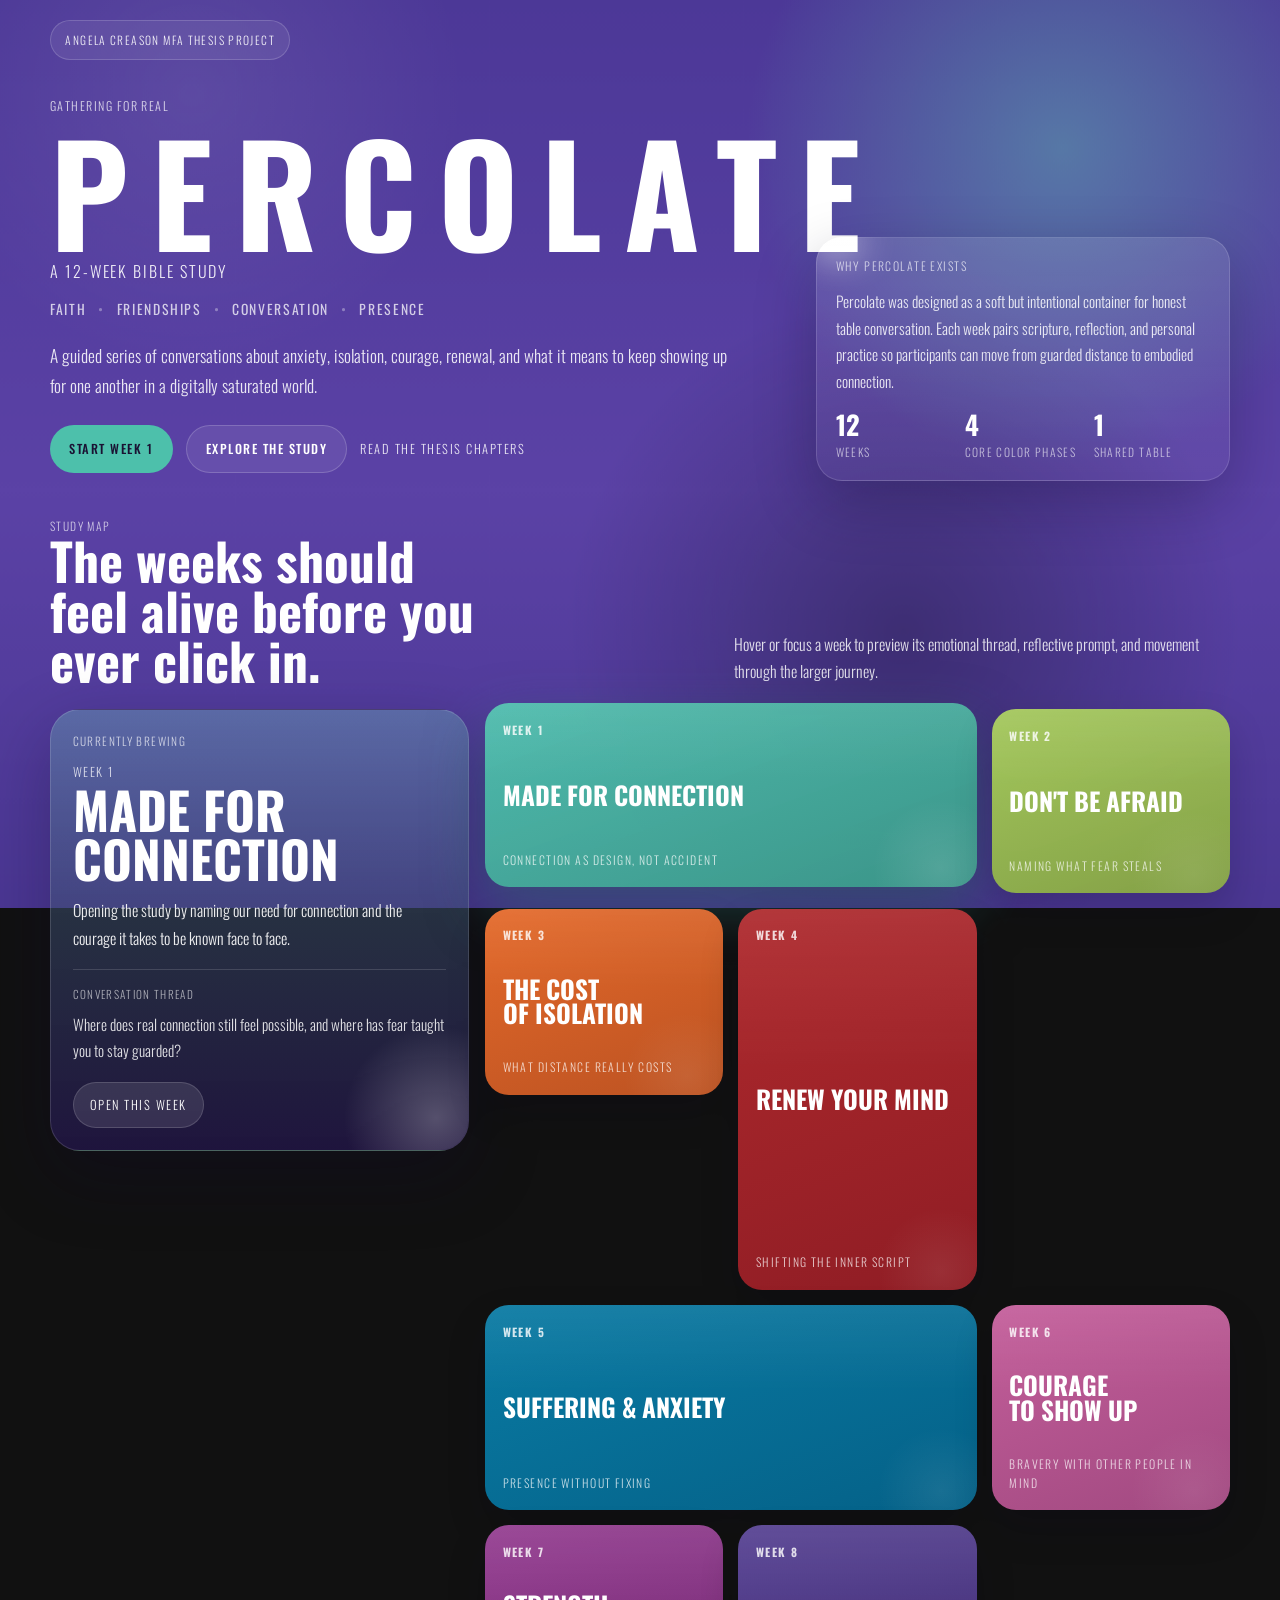
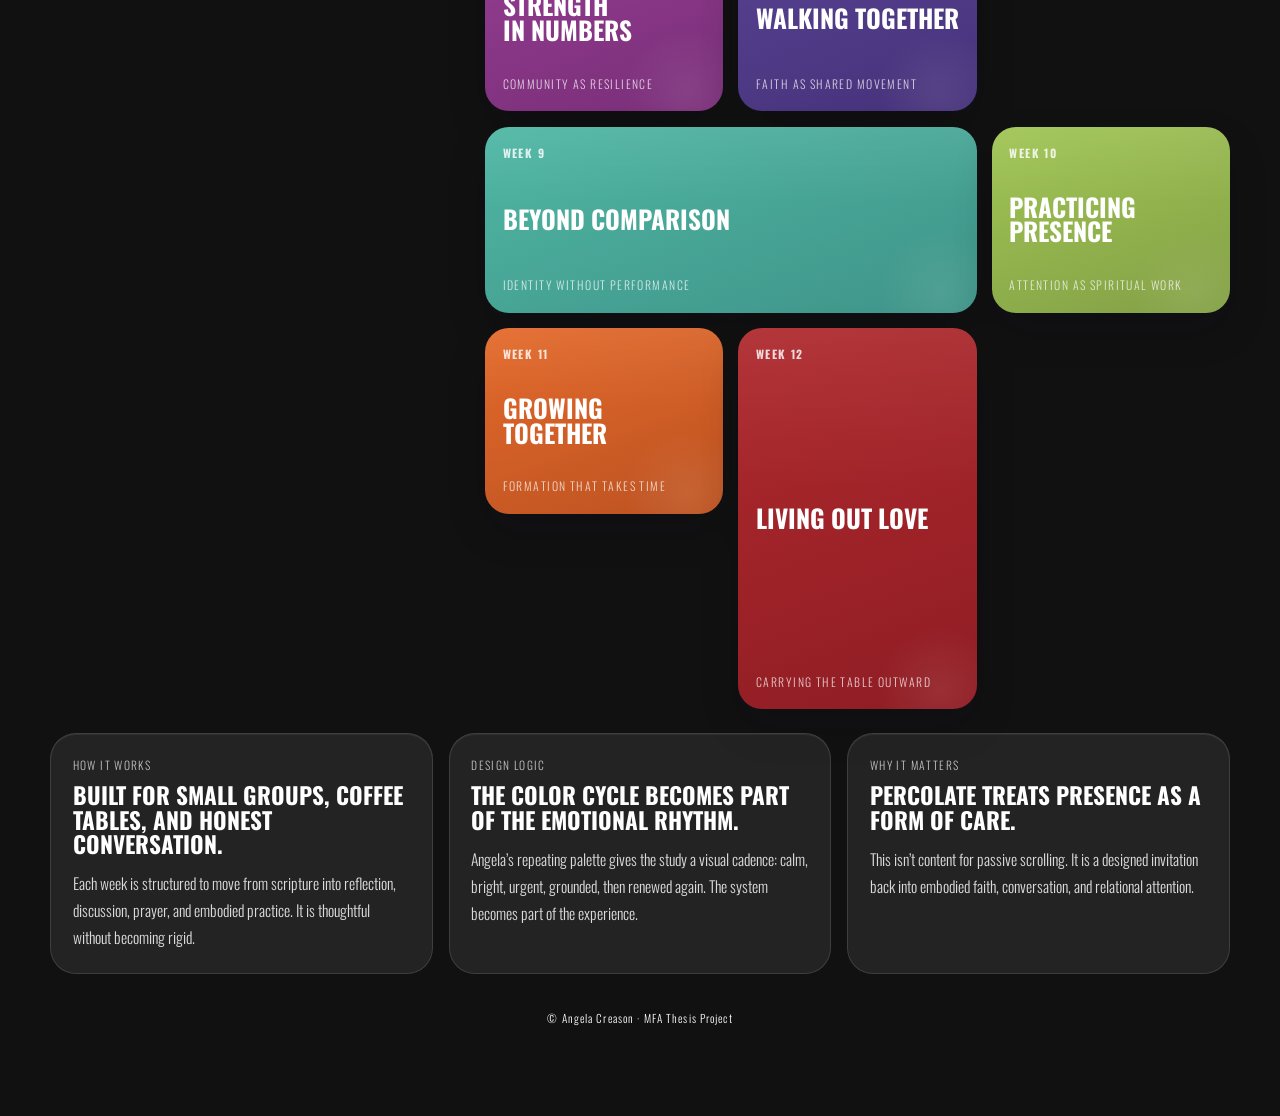
==== index.html @ 7681f669 "Visual upgrade: scroll reveals, radial gradient backgrounds, favicon, cleaner HTML - Replace stagger" ====
<!DOCTYPE html>
<html lang="en">
<head>
  <meta charset="UTF-8">
  <meta name="viewport" content="width=device-width, initial-scale=1.0">
  <title>Percolate — A 12-Week Bible Study</title>
  <link rel="preconnect" href="https://fonts.googleapis.com">
  <link rel="preconnect" href="https://fonts.gstatic.com" crossorigin>
  <link href="https://fonts.googleapis.com/css2?family=Oswald:wght@200..700&display=swap" rel="stylesheet">
  <link rel="icon" href="favicon.svg" type="image/svg+xml">
  <link rel="stylesheet" href="style.css">
  <style>
    .page-bg {
      background: #563f98;
    }
  </style>
</head>
<body class="home-page">

<div class="page-bg" role="presentation"></div>

<div class="content-wrap">

  <header class="home-hero">
    <div class="hero-badge">Angela Creason MFA Thesis Project</div>
    <div class="hero-layout">
      <div class="hero-copy">
        <p class="eyebrow">Gathering for Real</p>
        <h1 class="logo-title">Percolate</h1>
        <p class="subtitle">A 12-Week Bible Study</p>
        <p class="tagline">Faith <span>&bull;</span> Friendships <span>&bull;</span> Conversation <span>&bull;</span> Presence</p>
        <p class="hero-summary">
          A guided series of conversations about anxiety, isolation, courage,
          renewal, and what it means to keep showing up for one another in a
          digitally saturated world.
        </p>
        <div class="hero-actions">
          <a href="week1.html" class="hero-button hero-button--solid">Start Week 1</a>
          <a href="#study-map" class="hero-button hero-button--ghost">Explore the study</a>
          <a href="mfa-research.pdf" class="hero-link">Read the thesis chapters</a>
        </div>
      </div>

      <aside class="hero-sidekick">
        <p class="sidekick-label">Why Percolate exists</p>
        <p class="sidekick-copy">
          Percolate was designed as a soft but intentional container for honest
          table conversation. Each week pairs scripture, reflection, and
          personal practice so participants can move from guarded distance to
          embodied connection.
        </p>
        <div class="sidekick-stats">
          <div>
            <span class="stat-value">12</span>
            <span class="stat-label">weeks</span>
          </div>
          <div>
            <span class="stat-value">4</span>
            <span class="stat-label">core color phases</span>
          </div>
          <div>
            <span class="stat-value">1</span>
            <span class="stat-label">shared table</span>
          </div>
        </div>
      </aside>
    </div>
  </header>

  <main>
    <section class="home-board" id="study-map">
      <div class="board-heading">
        <div>
          <p class="board-kicker">Study map</p>
          <h2>The weeks should feel alive before you ever click in.</h2>
        </div>
        <p class="board-intro">
          Hover or focus a week to preview its emotional thread, reflective
          prompt, and movement through the larger journey.
        </p>
      </div>

      <div class="board-layout">
        <article class="preview-panel" id="preview-panel">
          <p class="preview-label">Currently brewing</p>
          <p class="preview-week" id="preview-week">Week 1</p>
          <h3 id="preview-title">Made for Connection</h3>
          <p class="preview-summary" id="preview-summary">
            Opening the study by naming our need for connection and the courage
            it takes to be known face to face.
          </p>
          <div class="preview-thread">
            <span class="thread-label">Conversation thread</span>
            <p id="preview-thread">
              Where does real connection still feel possible, and where has fear
              taught you to stay guarded?
            </p>
          </div>
          <a href="week1.html" class="preview-link" id="preview-link">Open this week</a>
        </article>

        <nav aria-label="Session navigation">
          <div class="session-grid">
            <a href="week1.html" class="session-card is-active session-card--wide" style="--week-color:#4dc0ab;" data-week="Week 1" data-title="Made for Connection" data-summary="Opening the study by naming our need for connection and the courage it takes to be known face to face." data-thread="Where does real connection still feel possible, and where has fear taught you to stay guarded?">
              <div class="card-inner">
                <span class="week-num">Week 1</span>
                <span class="card-title">Made for Connection</span>
                <span class="card-meta">Connection as design, not accident</span>
              </div>
            </a>
            <a href="week2.html" class="session-card" style="--week-color:#a7d053;" data-week="Week 2" data-title="Don't Be Afraid" data-summary="A study in courage, safety, and what fear keeps us from saying out loud." data-thread="What would shift if fear stopped setting the terms of your relationships?">
              <div class="card-inner">
                <span class="week-num">Week 2</span>
                <span class="card-title">Don't Be Afraid</span>
                <span class="card-meta">Naming what fear steals</span>
              </div>
            </a>
            <a href="week3.html" class="session-card" style="--week-color:#f26a24;" data-week="Week 3" data-title="The Cost of Isolation" data-summary="Looking honestly at loneliness, digital distance, and the habits that make retreat feel easier than trust." data-thread="How has isolation protected you, and how has it quietly diminished you?">
              <div class="card-inner">
                <span class="week-num">Week 3</span>
                <span class="card-title">The Cost of Isolation</span>
                <span class="card-meta">What distance really costs</span>
              </div>
            </a>
            <a href="week4.html" class="session-card session-card--tall" style="--week-color:#b72327;" data-week="Week 4" data-title="Renew Your Mind" data-summary="Turning toward transformation, not by force, but through attention, truth, and new patterns of thought." data-thread="What thought pattern most needs renewal in the way you see God, yourself, or others?">
              <div class="card-inner">
                <span class="week-num">Week 4</span>
                <span class="card-title">Renew Your Mind</span>
                <span class="card-meta">Shifting the inner script</span>
              </div>
            </a>
            <a href="week5.html" class="session-card session-card--wide" style="--week-color:#007daa;" data-week="Week 5" data-title="Suffering &amp; Anxiety" data-summary="Making room for pain, worry, and the need for a faith that can stay present in hard seasons." data-thread="What does compassionate presence look like when anxiety keeps returning?">
              <div class="card-inner">
                <span class="week-num">Week 5</span>
                <span class="card-title">Suffering &amp; Anxiety</span>
                <span class="card-meta">Presence without fixing</span>
              </div>
            </a>
            <a href="week6.html" class="session-card" style="--week-color:#cf5ea1;" data-week="Week 6" data-title="Courage to Show Up" data-summary="An invitation to practice visible courage, mutual care, and small acts of honest participation." data-thread="What changes when showing up becomes the brave thing, not the easy thing?">
              <div class="card-inner">
                <span class="week-num">Week 6</span>
                <span class="card-title">Courage to Show Up</span>
                <span class="card-meta">Bravery with other people in mind</span>
              </div>
            </a>
            <a href="week7.html" class="session-card" style="--week-color:#9a3a96;" data-week="Week 7" data-title="Strength in Numbers" data-summary="Exploring unity, interdependence, and how shared life can become a source of resilience." data-thread="Where have you experienced strength because someone stayed with you?">
              <div class="card-inner">
                <span class="week-num">Week 7</span>
                <span class="card-title">Strength in Numbers</span>
                <span class="card-meta">Community as resilience</span>
              </div>
            </a>
            <a href="week8.html" class="session-card" style="--week-color:#563f98;" data-week="Week 8" data-title="Walking Together" data-summary="Turning shared belief into lived companionship, rhythm, and movement through ordinary life." data-thread="What would it mean to walk with people, not just agree with them?">
              <div class="card-inner">
                <span class="week-num">Week 8</span>
                <span class="card-title">Walking Together</span>
                <span class="card-meta">Faith as shared movement</span>
              </div>
            </a>
            <a href="week9.html" class="session-card session-card--wide" style="--week-color:#4dc0ab;" data-week="Week 9" data-title="Beyond Comparison" data-summary="Returning to identity, worth, and freedom from the pressure to measure your life against everyone else." data-thread="How has comparison distorted the way you see your calling or your relationships?">
              <div class="card-inner">
                <span class="week-num">Week 9</span>
                <span class="card-title">Beyond Comparison</span>
                <span class="card-meta">Identity without performance</span>
              </div>
            </a>
            <a href="week10.html" class="session-card" style="--week-color:#a7d053;" data-week="Week 10" data-title="Practicing Presence" data-summary="Recovering attention, stillness, and awareness in a world trained to keep us scattered." data-thread="What practices help you notice God, yourself, and the people in front of you?">
              <div class="card-inner">
                <span class="week-num">Week 10</span>
                <span class="card-title">Practicing Presence</span>
                <span class="card-meta">Attention as spiritual work</span>
              </div>
            </a>
            <a href="week11.html" class="session-card" style="--week-color:#f26a24;" data-week="Week 11" data-title="Growing Together" data-summary="Letting formation unfold relationally, with enough patience for real change to take root." data-thread="What kind of growth only becomes visible when you stay in community long enough?">
              <div class="card-inner">
                <span class="week-num">Week 11</span>
                <span class="card-title">Growing Together</span>
                <span class="card-meta">Formation that takes time</span>
              </div>
            </a>
            <a href="week12.html" class="session-card session-card--tall" style="--week-color:#b72327;" data-week="Week 12" data-title="Living Out Love" data-summary="Closing the study by asking how love becomes public, embodied, and durable beyond the final session." data-thread="What might living out love require from you after the study ends?">
              <div class="card-inner">
                <span class="week-num">Week 12</span>
                <span class="card-title">Living Out Love</span>
                <span class="card-meta">Carrying the table outward</span>
              </div>
            </a>
          </div>
        </nav>
      </div>
    </section>

    <section class="home-rhythm">
      <article class="rhythm-card">
        <p class="rhythm-kicker">How it works</p>
        <h2>Built for small groups, coffee tables, and honest conversation.</h2>
        <p>
          Each week is structured to move from scripture into reflection,
          discussion, prayer, and embodied practice. It is thoughtful without
          becoming rigid.
        </p>
      </article>
      <article class="rhythm-card">
        <p class="rhythm-kicker">Design logic</p>
        <h2>The color cycle becomes part of the emotional rhythm.</h2>
        <p>
          Angela’s repeating palette gives the study a visual cadence: calm,
          bright, urgent, grounded, then renewed again. The system becomes part
          of the experience.
        </p>
      </article>
      <article class="rhythm-card">
        <p class="rhythm-kicker">Why it matters</p>
        <h2>Percolate treats presence as a form of care.</h2>
        <p>
          This isn’t content for passive scrolling. It is a designed invitation
          back into embodied faith, conversation, and relational attention.
        </p>
      </article>
    </section>
  </main>

  <footer class="site-footer">
    &copy; Angela Creason &middot; MFA Thesis Project
  </footer>

</div>

<script src="script.js"></script>
</body>
</html>
---- style.css ----
/* ============================================
   PERCOLATE BIBLE STUDY — Master Stylesheet
   Mobile-first, responsive design
   Font: Oswald (Google Fonts)
   ============================================ */

/* --- Reset & Base --- */
*, *::before, *::after {
  box-sizing: border-box;
  margin: 0;
  padding: 0;
}

html {
  font-size: 16px;
  scroll-behavior: smooth;
  -webkit-text-size-adjust: 100%;
}

body {
  font-family: 'Oswald', sans-serif;
  font-weight: 300;
  line-height: 1.6;
  color: #fff;
  min-height: 100vh;
  background-color: #111;
  -webkit-font-smoothing: antialiased;
  --active-week-color: #4dc0ab;
}

img {
  max-width: 100%;
  height: auto;
  display: block;
}

a {
  color: inherit;
  text-decoration: none;
}

ul {
  list-style: none;
}

/* --- Fixed Background Layer --- */
.page-bg {
  position: fixed;
  top: 0;
  left: 0;
  width: 100%;
  height: 100%;
  z-index: -1;
  background-size: cover;
  background-position: center;
  background-repeat: no-repeat;
  transition: filter 0.35s ease, transform 0.5s ease;
}

/* --- Content Wrapper (scrolls over bg) --- */
.content-wrap {
  position: relative;
  z-index: 1;
  min-height: 100vh;
}

/* --- Navigation --- */
.top-nav {
  display: flex;
  align-items: center;
  justify-content: space-between;
  padding: 1rem 1.25rem;
  background: rgba(0,0,0,0.35);
  backdrop-filter: blur(6px);
  -webkit-backdrop-filter: blur(6px);
  position: sticky;
  top: 0;
  z-index: 100;
}

.top-nav .nav-brand {
  font-weight: 700;
  font-size: 1.1rem;
  letter-spacing: 0.15em;
  text-transform: uppercase;
}

.top-nav .nav-links {
  display: flex;
  gap: 0.5rem;
  align-items: center;
}

.top-nav .nav-links a {
  font-size: 0.75rem;
  font-weight: 400;
  letter-spacing: 0.1em;
  text-transform: uppercase;
  padding: 0.35rem 0.7rem;
  border-radius: 4px;
  transition: background 0.2s;
}

.top-nav .nav-links a:hover {
  background: rgba(255,255,255,0.15);
}

.nav-arrow {
  display: inline-flex;
  align-items: center;
  justify-content: center;
  width: 32px;
  height: 32px;
  border-radius: 50%;
  background: rgba(255,255,255,0.12);
  font-size: 1rem;
  transition: background 0.2s;
}

.nav-arrow:hover {
  background: rgba(255,255,255,0.25);
}

/* ============================================
   HOME PAGE
   ============================================ */

.home-hero {
  max-width: 1220px;
  margin: 0 auto;
  padding: 1.25rem 1.25rem 0.75rem;
}

.home-page .content-wrap {
  padding-bottom: 4rem;
}

.home-page .page-bg {
  background:
    radial-gradient(circle at 16% 12%, rgba(255,255,255,0.08), transparent 20%),
    radial-gradient(circle at 82% 18%, color-mix(in srgb, var(--active-week-color) 38%, #ffffff 5%), transparent 24%),
    radial-gradient(circle at 70% 70%, rgba(0,0,0,0.28), transparent 30%),
    linear-gradient(180deg, #4c3993 0%, #5a43a2 55%, #4b388f 100%);
  filter: saturate(1.05);
}

.hero-badge,
.eyebrow,
.subtitle,
.tagline,
.hero-link,
.week-num,
.card-meta,
.board-kicker,
.preview-label,
.preview-week,
.thread-label,
.rhythm-kicker,
.hero-button {
  letter-spacing: 0.12em;
  text-transform: uppercase;
}

.hero-badge {
  display: inline-flex;
  align-items: center;
  padding: 0.6rem 0.9rem;
  border: 1px solid rgba(255,255,255,0.18);
  border-radius: 999px;
  background: rgba(255,255,255,0.08);
  font-size: 0.72rem;
  opacity: 0.92;
}

.hero-layout {
  display: grid;
  gap: 1rem;
  margin-top: 1rem;
}

.hero-copy,
.hero-sidekick,
.preview-panel,
.rhythm-card {
  backdrop-filter: blur(18px);
  -webkit-backdrop-filter: blur(18px);
}

.hero-copy {
  padding: 1.25rem 0 0.5rem;
}

.eyebrow {
  font-size: 0.76rem;
  opacity: 0.78;
  margin-bottom: 0.85rem;
}

.home-hero .logo-title {
  font-weight: 700;
  font-size: clamp(4rem, 13vw, 8.6rem);
  letter-spacing: 0.16em;
  text-transform: uppercase;
  line-height: 0.9;
  margin-bottom: 0.4rem;
  text-wrap: balance;
}

.home-hero .subtitle {
  font-weight: 300;
  font-size: 1rem;
  opacity: 0.9;
  margin-bottom: 0.85rem;
}

.home-hero .tagline {
  font-weight: 400;
  font-size: 0.86rem;
  opacity: 0.74;
}

.home-hero .tagline span {
  margin: 0 0.45rem;
  opacity: 0.45;
}

.hero-summary {
  max-width: 43rem;
  margin-top: 1.25rem;
  font-size: 1.08rem;
  line-height: 1.75;
  color: rgba(255,255,255,0.88);
}

.hero-actions {
  display: flex;
  flex-wrap: wrap;
  align-items: center;
  gap: 0.85rem;
  margin-top: 1.5rem;
}

.hero-button {
  display: inline-flex;
  align-items: center;
  justify-content: center;
  min-height: 48px;
  padding: 0.8rem 1.15rem;
  border-radius: 999px;
  border: 1px solid rgba(255,255,255,0.18);
  font-weight: 500;
  font-size: 0.78rem;
  transition: transform 0.22s ease, background-color 0.22s ease, border-color 0.22s ease;
}

.hero-button:hover,
.hero-button:focus-visible {
  transform: translateY(-2px);
}

.hero-button--solid {
  background: var(--active-week-color);
  color: #1a1233;
  border-color: transparent;
}

.hero-button--ghost {
  background: rgba(255,255,255,0.08);
}

.hero-link {
  font-size: 0.78rem;
  opacity: 0.88;
}

.hero-sidekick {
  align-self: end;
  padding: 1.15rem;
  border: 1px solid rgba(255,255,255,0.14);
  border-radius: 26px;
  background: linear-gradient(180deg, rgba(255,255,255,0.1), rgba(255,255,255,0.04));
  box-shadow: 0 22px 60px rgba(15, 10, 38, 0.28);
}

.sidekick-label {
  font-size: 0.74rem;
  letter-spacing: 0.12em;
  text-transform: uppercase;
  opacity: 0.7;
}

.sidekick-copy {
  margin-top: 0.8rem;
  font-size: 0.96rem;
  line-height: 1.72;
  color: rgba(255,255,255,0.86);
}

.sidekick-stats {
  display: grid;
  grid-template-columns: repeat(3, minmax(0, 1fr));
  gap: 0.75rem;
  margin-top: 1.15rem;
}

.stat-value,
.stat-label {
  display: block;
}

.stat-value {
  font-size: 1.65rem;
  font-weight: 700;
  line-height: 1;
}

.stat-label {
  margin-top: 0.25rem;
  font-size: 0.72rem;
  letter-spacing: 0.12em;
  text-transform: uppercase;
  opacity: 0.65;
}

.home-board {
  max-width: 1220px;
  margin: 0 auto;
  padding: 1.5rem 1.25rem 0;
}

.board-heading {
  display: grid;
  gap: 0.8rem;
  align-items: end;
}

.board-kicker,
.rhythm-kicker {
  font-size: 0.72rem;
  opacity: 0.72;
}

.board-heading h2 {
  font-size: clamp(2rem, 5vw, 3.2rem);
  line-height: 0.98;
  max-width: 16ch;
}

.board-intro {
  max-width: 36rem;
  font-size: 1rem;
  line-height: 1.7;
  color: rgba(255,255,255,0.84);
}

.board-layout {
  display: grid;
  gap: 1rem;
  margin-top: 1.5rem;
}

.preview-panel {
  position: relative;
  padding: 1.35rem;
  border: 1px solid rgba(255,255,255,0.14);
  border-radius: 30px;
  background:
    linear-gradient(180deg, color-mix(in srgb, var(--active-week-color) 26%, rgba(255,255,255,0.08)) 0%, rgba(35,22,74,0.78) 100%);
  box-shadow: 0 26px 70px rgba(18, 10, 44, 0.3);
  overflow: hidden;
}

.preview-panel::after {
  content: "";
  position: absolute;
  inset: auto -4rem -4rem auto;
  width: 12rem;
  height: 12rem;
  border-radius: 50%;
  background: radial-gradient(circle, rgba(255,255,255,0.24), transparent 68%);
  pointer-events: none;
}

.preview-label {
  font-size: 0.72rem;
  opacity: 0.72;
}

.preview-week {
  margin-top: 0.75rem;
  font-size: 0.78rem;
  opacity: 0.78;
}

.preview-panel h3 {
  margin-top: 0.18rem;
  font-size: clamp(2rem, 6vw, 3.2rem);
  line-height: 0.95;
  text-transform: uppercase;
}

.preview-summary {
  margin-top: 0.9rem;
  font-size: 1rem;
  line-height: 1.74;
  color: rgba(255,255,255,0.92);
}

.preview-thread {
  margin-top: 1rem;
  padding-top: 1rem;
  border-top: 1px solid rgba(255,255,255,0.14);
}

.thread-label {
  display: block;
  font-size: 0.7rem;
  opacity: 0.62;
}

.preview-thread p {
  margin-top: 0.45rem;
  font-size: 0.95rem;
  line-height: 1.72;
  color: rgba(255,255,255,0.86);
}

.preview-link {
  display: inline-flex;
  align-items: center;
  justify-content: center;
  min-height: 46px;
  margin-top: 1.2rem;
  padding: 0.75rem 1rem;
  border-radius: 999px;
  background: rgba(255,255,255,0.11);
  border: 1px solid rgba(255,255,255,0.15);
  font-size: 0.78rem;
  letter-spacing: 0.12em;
  text-transform: uppercase;
  transition: transform 0.22s ease, background-color 0.22s ease;
}

.preview-link:hover,
.preview-link:focus-visible {
  transform: translateY(-2px);
  background: rgba(255,255,255,0.18);
}

.session-grid {
  display: grid;
  grid-template-columns: 1fr;
  gap: 0.95rem;
}

.session-card {
  position: relative;
  display: flex;
  min-height: 184px;
  overflow: hidden;
  border-radius: 24px;
  color: #fff;
  isolation: isolate;
  box-shadow: 0 18px 38px rgba(12, 8, 30, 0.18);
  transition: transform 0.24s ease, box-shadow 0.24s ease, filter 0.24s ease;
}

.session-card::before {
  content: "";
  position: absolute;
  inset: 0;
  background:
    linear-gradient(180deg, rgba(255,255,255,0.06), transparent 42%),
    linear-gradient(160deg, color-mix(in srgb, var(--week-color) 90%, #ffffff 4%) 0%, color-mix(in srgb, var(--week-color) 76%, #12081b 24%) 100%);
  z-index: -2;
}

.session-card::after {
  content: "";
  position: absolute;
  inset: auto -1.75rem -2.8rem auto;
  width: 8rem;
  height: 8rem;
  border-radius: 50%;
  background: radial-gradient(circle, rgba(255,255,255,0.24), transparent 70%);
  opacity: 0.32;
  transition: transform 0.24s ease, opacity 0.24s ease;
  z-index: -1;
}

.session-card:hover,
.session-card:focus-visible,
.session-card.is-active {
  transform: translateY(-6px);
  box-shadow: 0 24px 56px color-mix(in srgb, var(--week-color) 24%, rgba(12,8,30,0.4));
  filter: saturate(1.06);
}

.session-card:hover::after,
.session-card:focus-visible::after,
.session-card.is-active::after {
  transform: scale(1.08);
  opacity: 0.48;
}

.session-card .card-inner {
  display: flex;
  flex-direction: column;
  justify-content: space-between;
  gap: 2rem;
  width: 100%;
  padding: 1.1rem;
}

.session-card .week-num {
  font-weight: 700;
  font-size: 0.72rem;
  opacity: 0.82;
}

.session-card .card-title {
  font-weight: 700;
  font-size: 1.58rem;
  line-height: 0.98;
  text-transform: uppercase;
  text-wrap: balance;
}

.card-meta {
  font-size: 0.74rem;
  opacity: 0.76;
}

.home-rhythm {
  max-width: 1220px;
  margin: 0 auto;
  padding: 1.5rem 1.25rem 0;
  display: grid;
  gap: 1rem;
}

.rhythm-card {
  padding: 1.35rem;
  border-radius: 26px;
  border: 1px solid rgba(255,255,255,0.12);
  background: rgba(255,255,255,0.08);
  box-shadow: inset 0 1px 0 rgba(255,255,255,0.06);
}

.rhythm-card h2 {
  margin-top: 0.55rem;
  font-size: 1.45rem;
  line-height: 1.06;
  text-transform: uppercase;
}

.rhythm-card p:last-child {
  margin-top: 0.85rem;
  font-size: 0.98rem;
  line-height: 1.72;
  color: rgba(255,255,255,0.84);
}

.home-page .site-footer {
  max-width: 1220px;
  margin: 0 auto;
  padding-top: 2.25rem;
  opacity: 0.58;
}

.home-hero,
.home-board,
.home-rhythm,
.home-page .site-footer {
  opacity: 0;
  transform: translateY(24px);
  animation: homeRise 0.7s ease forwards;
}

.home-board {
  animation-delay: 0.08s;
}

.home-rhythm {
  animation-delay: 0.16s;
}

.home-page .site-footer {
  animation-delay: 0.24s;
}

@keyframes homeRise {
  to {
    opacity: 1;
    transform: translateY(0);
  }
}

/* ============================================
   SESSION PAGES
   ============================================ */

/* Session page nav accent */
.session-page .top-nav {
  border-bottom: 2px solid var(--week-accent, rgba(255,255,255,0.1));
}

/* Session page background — rich radial gradient depth */
.session-page .page-bg {
  background:
    radial-gradient(circle at 20% 15%, rgba(255,255,255,0.1), transparent 25%),
    radial-gradient(circle at 80% 20%, color-mix(in srgb, var(--week-bg) 50%, #ffffff 8%), transparent 28%),
    radial-gradient(circle at 65% 75%, rgba(0,0,0,0.22), transparent 30%),
    radial-gradient(circle at 30% 85%, color-mix(in srgb, var(--week-bg) 40%, #000000 15%), transparent 35%),
    var(--week-bg);
  filter: saturate(1.08);
}

/* Session page shared inline styles (moved from per-page <style>) */
.session-progress {
  height: 3px;
  background: rgba(0,0,0,0.2);
  position: relative;
}

.progress-bar {
  height: 100%;
  border-radius: 0 2px 2px 0;
  transition: width 0.5s ease;
}

.week-badge {
  display: inline-block;
  padding: 0.4rem 1rem;
  border-radius: 50px;
  font-size: 0.7rem;
  font-weight: 500;
  letter-spacing: 0.15em;
  text-transform: uppercase;
  margin-bottom: 0.75rem;
  opacity: 0.9;
}

/* Key verse & reading link accent from custom property */
.session-page .key-verse {
  border-left-color: var(--week-accent);
}

.session-page .reading-link:hover {
  border-color: var(--week-accent);
}

/* Scroll-triggered reveal animation */
.session-page .section-card,
.session-page .key-verse-wrap,
.session-page .dual-section,
.session-page .next-week-cta,
.session-page .esv-copyright {
  opacity: 0;
  transform: translateY(28px);
  transition: opacity 0.55s ease, transform 0.55s ease;
}

.session-page .section-card.is-visible,
.session-page .key-verse-wrap.is-visible,
.session-page .dual-section.is-visible,
.session-page .next-week-cta.is-visible,
.session-page .esv-copyright.is-visible {
  opacity: 1;
  transform: translateY(0);
}

/* Hero still uses initial animation (above fold) */
.session-page .session-hero {
  opacity: 0;
  transform: translateY(20px);
  animation: sectionRise 0.6s ease forwards;
}

@keyframes sectionRise {
  to {
    opacity: 1;
    transform: translateY(0);
  }
}

/* Next Week CTA */
.next-week-cta {
  max-width: 720px;
  margin: 1.5rem auto 0;
  padding: 0 1rem;
}

.next-week-link {
  display: block;
  padding: 1.25rem 1.5rem;
  border: 1px solid rgba(255,255,255,0.2);
  border-radius: 16px;
  background: rgba(0,0,0,0.25);
  backdrop-filter: blur(8px);
  -webkit-backdrop-filter: blur(8px);
  text-align: center;
  transition: transform 0.2s, background 0.2s, border-color 0.2s;
}

.next-week-link:hover {
  transform: translateY(-4px);
  background: rgba(0,0,0,0.4);
  border-color: rgba(255,255,255,0.4);
  box-shadow: 0 12px 36px rgba(0,0,0,0.25);
}

.next-week-label {
  display: block;
  font-size: 0.7rem;
  font-weight: 400;
  letter-spacing: 0.2em;
  text-transform: uppercase;
  opacity: 0.6;
  margin-bottom: 0.3rem;
}

.next-week-title {
  display: block;
  font-size: 1.2rem;
  font-weight: 600;
  letter-spacing: 0.06em;
  text-transform: uppercase;
}

/* Session Hero */
.session-hero {
  padding: 4rem 1.5rem 2.5rem;
  text-align: center;
  position: relative;
}

.session-hero::after {
  content: '';
  position: absolute;
  bottom: 0;
  left: 50%;
  transform: translateX(-50%);
  width: 60px;
  height: 3px;
  border-radius: 2px;
  background: rgba(255,255,255,0.25);
}

.session-hero .week-label {
  font-weight: 400;
  font-size: 0.8rem;
  letter-spacing: 0.25em;
  text-transform: uppercase;
  opacity: 0.75;
  margin-bottom: 0.5rem;
}

.session-hero .session-title {
  font-weight: 700;
  font-size: clamp(2.8rem, 10vw, 5rem);
  line-height: 1.0;
  letter-spacing: 0.06em;
  text-transform: uppercase;
  text-shadow: 0 4px 24px rgba(0,0,0,0.18);
}

/* Card-style sections */
.section-card {
  background: linear-gradient(180deg, rgba(0,0,0,0.35) 0%, rgba(0,0,0,0.45) 100%);
  backdrop-filter: blur(12px);
  -webkit-backdrop-filter: blur(12px);
  border: 1px solid rgba(255,255,255,0.06);
  border-radius: 20px;
  padding: 1.75rem 1.5rem;
  margin: 0 1rem 1rem;
  max-width: 720px;
  margin-left: auto;
  margin-right: auto;
  margin-bottom: 1rem;
  box-shadow: 0 12px 40px rgba(0,0,0,0.12);
}

.section-card h2 {
  font-weight: 600;
  font-size: 0.8rem;
  letter-spacing: 0.2em;
  text-transform: uppercase;
  margin-bottom: 1rem;
  opacity: 0.7;
}

/* Coffee Moment */
.coffee-moment {
  display: flex;
  align-items: flex-start;
  gap: 1rem;
}

.coffee-icon {
  font-size: 2rem;
  flex-shrink: 0;
  line-height: 1;
  animation: steamPulse 3s ease-in-out infinite;
}

@keyframes steamPulse {
  0%, 100% { opacity: 0.85; transform: translateY(0); }
  50% { opacity: 1; transform: translateY(-2px); }
}

.coffee-moment p {
  font-weight: 300;
  font-size: 0.95rem;
  line-height: 1.6;
}

/* Key Verse — speech bubble (matching Angela's green bubble design) */
.key-verse-wrap {
  display: flex;
  justify-content: flex-end;
  margin: 0 1rem 1.5rem;
  max-width: 720px;
  margin-left: auto;
  margin-right: auto;
  padding-right: 0.5rem;
}

.key-verse {
  background: linear-gradient(145deg, rgba(255,255,255,0.18) 0%, rgba(255,255,255,0.08) 100%);
  border: 1px solid rgba(255,255,255,0.15);
  border-radius: 24px 24px 24px 4px;
  padding: 1.5rem 1.75rem;
  position: relative;
  max-width: 85%;
  text-align: left;
  box-shadow: 0 8px 32px rgba(0,0,0,0.15);
}

.key-verse::after {
  content: '';
  position: absolute;
  bottom: -14px;
  left: 1.5rem;
  width: 0;
  height: 0;
  border-left: 16px solid transparent;
  border-right: 4px solid transparent;
  border-top: 16px solid rgba(255,255,255,0.14);
}

.key-verse blockquote {
  font-weight: 300;
  font-size: 1.1rem;
  font-style: italic;
  line-height: 1.5;
  margin-bottom: 0.5rem;
}

.key-verse cite {
  display: block;
  font-weight: 500;
  font-size: 0.8rem;
  letter-spacing: 0.1em;
  opacity: 0.75;
  font-style: normal;
}

/* Reflection */
.reflection-text {
  font-weight: 300;
  font-size: 0.95rem;
  line-height: 1.75;
}

/* Discussion Questions */
.discussion-list {
  list-style: none;
  padding: 0;
}

.discussion-list li {
  font-weight: 300;
  font-size: 0.95rem;
  line-height: 1.6;
  padding: 0.6rem 0;
  border-bottom: 1px solid rgba(255,255,255,0.1);
  padding-left: 1.5rem;
  position: relative;
}

.discussion-list li:last-child {
  border-bottom: none;
}

.discussion-list li::before {
  content: '';
  position: absolute;
  left: 0;
  top: 0.8rem;
  width: 6px;
  height: 6px;
  border-radius: 50%;
  background: rgba(255,255,255,0.4);
}

/* Prayer & Practice — side by side */
.dual-section {
  display: flex;
  flex-direction: column;
  gap: 1rem;
  margin: 0 1rem 1rem;
  max-width: 720px;
  margin-left: auto;
  margin-right: auto;
}

.dual-card {
  background: linear-gradient(180deg, rgba(0,0,0,0.3) 0%, rgba(0,0,0,0.42) 100%);
  backdrop-filter: blur(12px);
  -webkit-backdrop-filter: blur(12px);
  border: 1px solid rgba(255,255,255,0.06);
  border-radius: 20px;
  padding: 1.5rem;
  flex: 1;
  box-shadow: 0 8px 28px rgba(0,0,0,0.1);
}

.dual-card h2 {
  font-weight: 600;
  font-size: 0.8rem;
  letter-spacing: 0.2em;
  text-transform: uppercase;
  margin-bottom: 0.75rem;
  opacity: 0.7;
}

.dual-card p {
  font-weight: 300;
  font-size: 0.95rem;
  line-height: 1.6;
}

/* Additional Reading */
.reading-links {
  display: flex;
  flex-wrap: wrap;
  gap: 0.5rem;
}

.reading-link {
  display: inline-block;
  background: rgba(255,255,255,0.08);
  border: 1px solid rgba(255,255,255,0.15);
  border-radius: 50px;
  padding: 0.5rem 1rem;
  font-weight: 400;
  font-size: 0.8rem;
  letter-spacing: 0.03em;
  cursor: pointer;
  transition: all 0.25s ease;
  color: #fff;
  font-family: 'Oswald', sans-serif;
}

.reading-link:hover {
  background: rgba(255,255,255,0.18);
  border-color: rgba(255,255,255,0.35);
  transform: translateY(-2px);
  box-shadow: 0 4px 12px rgba(0,0,0,0.15);
}

/* ESV Copyright */
.esv-copyright {
  text-align: center;
  padding: 2rem 1.5rem 3rem;
  max-width: 600px;
  margin: 0 auto;
}

.esv-copyright p {
  font-weight: 300;
  font-size: 0.65rem;
  line-height: 1.6;
  opacity: 0.45;
}

/* Footer */
.site-footer {
  text-align: center;
  padding: 1.5rem;
  opacity: 0.4;
  font-size: 0.7rem;
  font-weight: 300;
  letter-spacing: 0.1em;
}

/* ============================================
   SCRIPTURE MODAL
   ============================================ */

.modal-overlay {
  display: none;
  position: fixed;
  top: 0;
  left: 0;
  width: 100%;
  height: 100%;
  background: rgba(0,0,0,0.7);
  backdrop-filter: blur(4px);
  -webkit-backdrop-filter: blur(4px);
  z-index: 1000;
  align-items: center;
  justify-content: center;
  padding: 1rem;
}

.modal-overlay.active {
  display: flex;
}

.modal-content {
  background: #1a1a2e;
  border-radius: 16px;
  padding: 2rem 1.5rem;
  max-width: 500px;
  width: 100%;
  max-height: 80vh;
  overflow-y: auto;
  position: relative;
  animation: modalIn 0.25s ease-out;
}

@keyframes modalIn {
  from {
    opacity: 0;
    transform: translateY(20px) scale(0.97);
  }
  to {
    opacity: 1;
    transform: translateY(0) scale(1);
  }
}

.modal-close {
  position: absolute;
  top: 0.75rem;
  right: 0.75rem;
  width: 32px;
  height: 32px;
  border-radius: 50%;
  border: none;
  background: rgba(255,255,255,0.1);
  color: #fff;
  font-size: 1.1rem;
  cursor: pointer;
  display: flex;
  align-items: center;
  justify-content: center;
  transition: background 0.2s;
}

.modal-close:hover {
  background: rgba(255,255,255,0.25);
}

.modal-reference {
  font-weight: 600;
  font-size: 1.2rem;
  margin-bottom: 1rem;
  padding-right: 2rem;
}

.modal-body {
  font-weight: 300;
  font-size: 0.95rem;
  line-height: 1.7;
  opacity: 0.8;
  margin-bottom: 1.5rem;
}

.modal-esv-link {
  display: inline-block;
  background: rgba(255,255,255,0.12);
  border: 1px solid rgba(255,255,255,0.25);
  border-radius: 8px;
  padding: 0.6rem 1.2rem;
  font-weight: 500;
  font-size: 0.85rem;
  letter-spacing: 0.05em;
  transition: background 0.2s;
}

.modal-esv-link:hover {
  background: rgba(255,255,255,0.22);
}

/* ============================================
   RESPONSIVE — Tablet & Desktop
   ============================================ */

@media (min-width: 600px) {
  .dual-section {
    flex-direction: row;
  }

  .session-hero .session-title {
    font-size: 3.5rem;
  }

  .session-grid {
    grid-template-columns: repeat(2, minmax(0, 1fr));
  }

  .hero-layout {
    grid-template-columns: minmax(0, 1.45fr) minmax(280px, 0.8fr);
    align-items: end;
  }

  .board-heading {
    grid-template-columns: minmax(0, 1.15fr) minmax(260px, 0.85fr);
  }

  .home-rhythm {
    grid-template-columns: repeat(3, minmax(0, 1fr));
  }
}

@media (min-width: 900px) {
  .session-hero .session-title {
    font-size: 4.2rem;
  }

  .section-card {
    padding: 2rem 2.5rem;
  }

  .board-layout {
    grid-template-columns: minmax(280px, 0.72fr) minmax(0, 1.28fr);
    align-items: start;
  }

  .preview-panel {
    position: sticky;
    top: 1.5rem;
  }

  .session-grid {
    grid-template-columns: repeat(3, minmax(0, 1fr));
    grid-auto-rows: minmax(180px, auto);
  }

  .session-card--wide {
    grid-column: span 2;
  }

  .session-card--tall {
    grid-row: span 2;
    min-height: 100%;
  }
}

@media (prefers-reduced-motion: reduce) {
  .page-bg,
  .session-card,
  .session-card::after,
  .hero-button,
  .preview-link,
  .home-hero,
  .home-board,
  .home-rhythm,
  .home-page .site-footer,
  .session-page .session-hero,
  .session-page .section-card,
  .session-page .key-verse-wrap,
  .session-page .dual-section,
  .session-page .next-week-cta,
  .session-page .esv-copyright {
    transition: none;
    animation: none;
    transform: none;
  }

  .home-hero,
  .home-board,
  .home-rhythm,
  .home-page .site-footer,
  .session-page .section-card,
  .session-page .key-verse-wrap,
  .session-page .dual-section,
  .session-page .next-week-cta,
  .session-page .esv-copyright {
    opacity: 1;
  }
}

/* ============================================
   UTILITY CLASSES
   ============================================ */

.sr-only {
  position: absolute;
  width: 1px;
  height: 1px;
  padding: 0;
  margin: -1px;
  overflow: hidden;
  clip: rect(0,0,0,0);
  white-space: nowrap;
  border: 0;
}

/* Polka dot pattern overlay for Week 3 */
.bg-polka::before {
  content: '';
  position: fixed;
  top: 0;
  left: 0;
  width: 100%;
  height: 100%;
  z-index: -1;
  background-image: radial-gradient(circle, rgba(255,255,255,0.08) 8px, transparent 8px);
  background-size: 40px 40px;
  pointer-events: none;
}
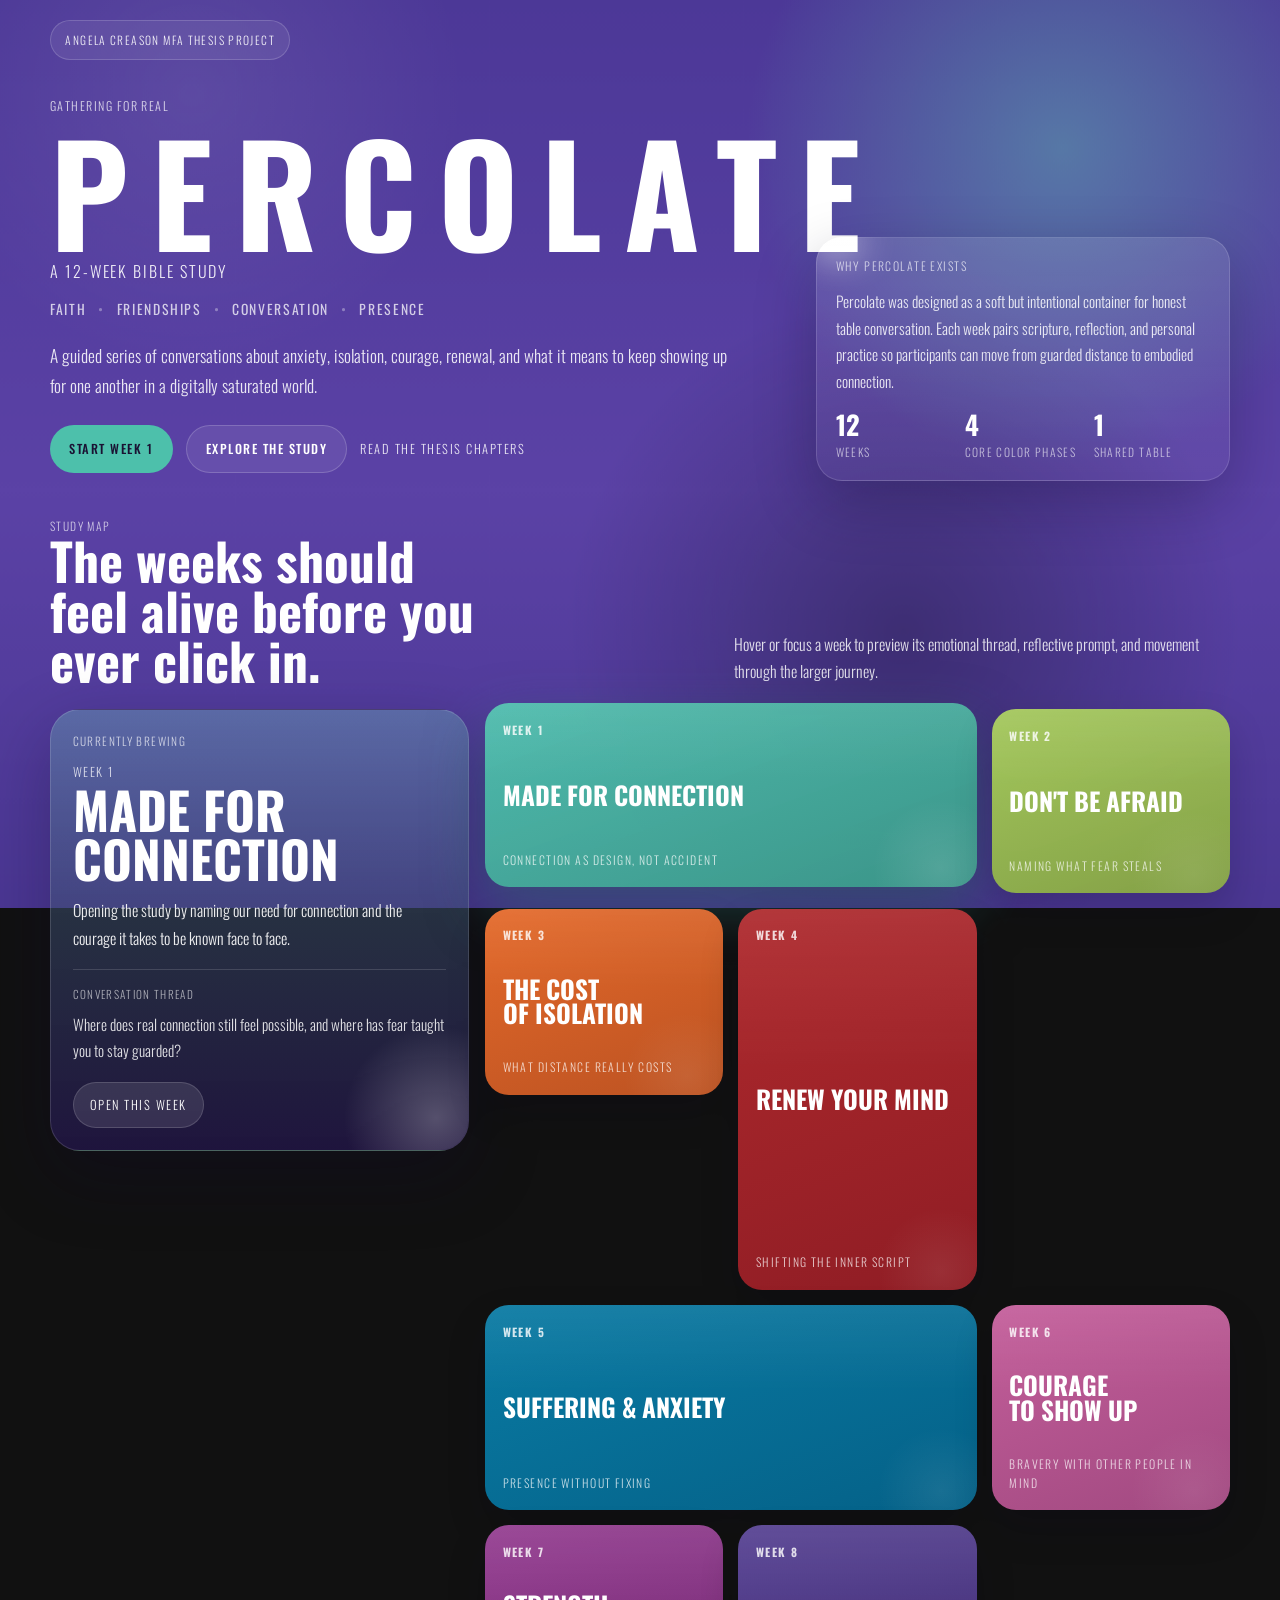
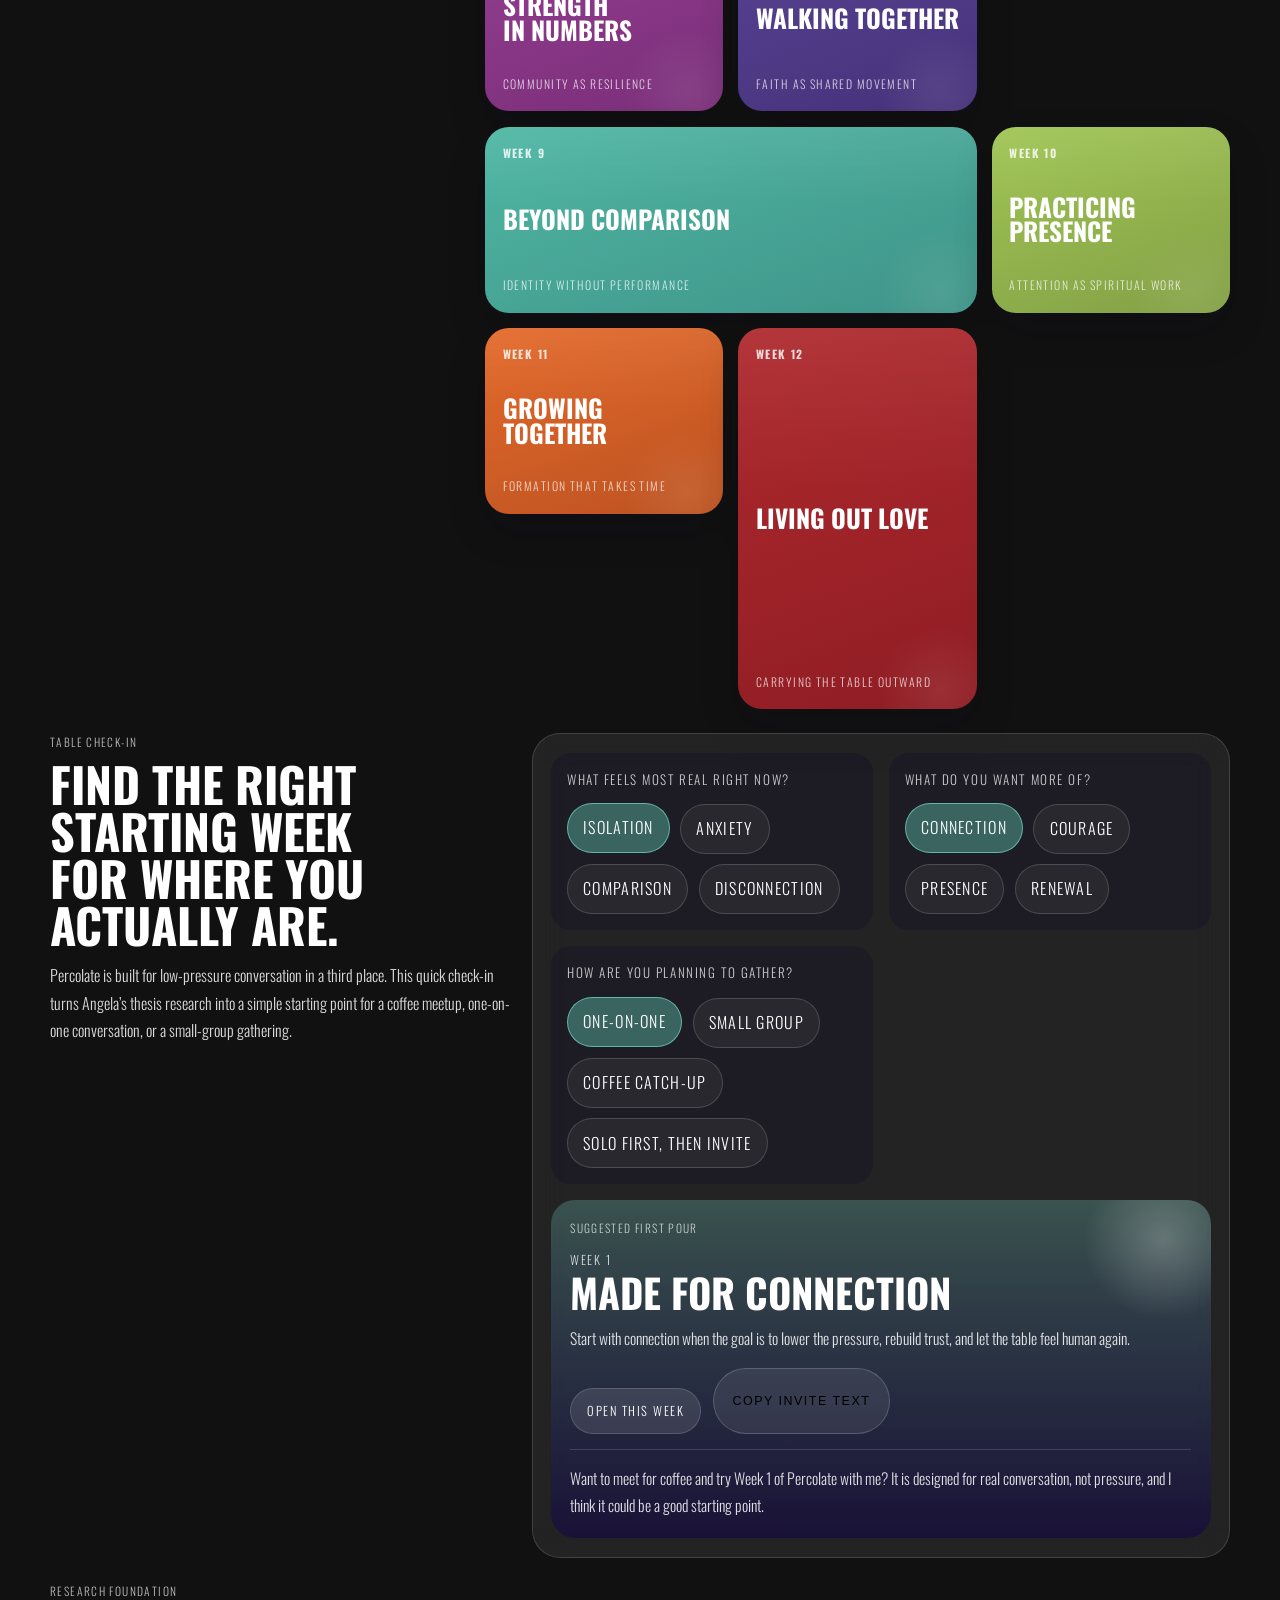
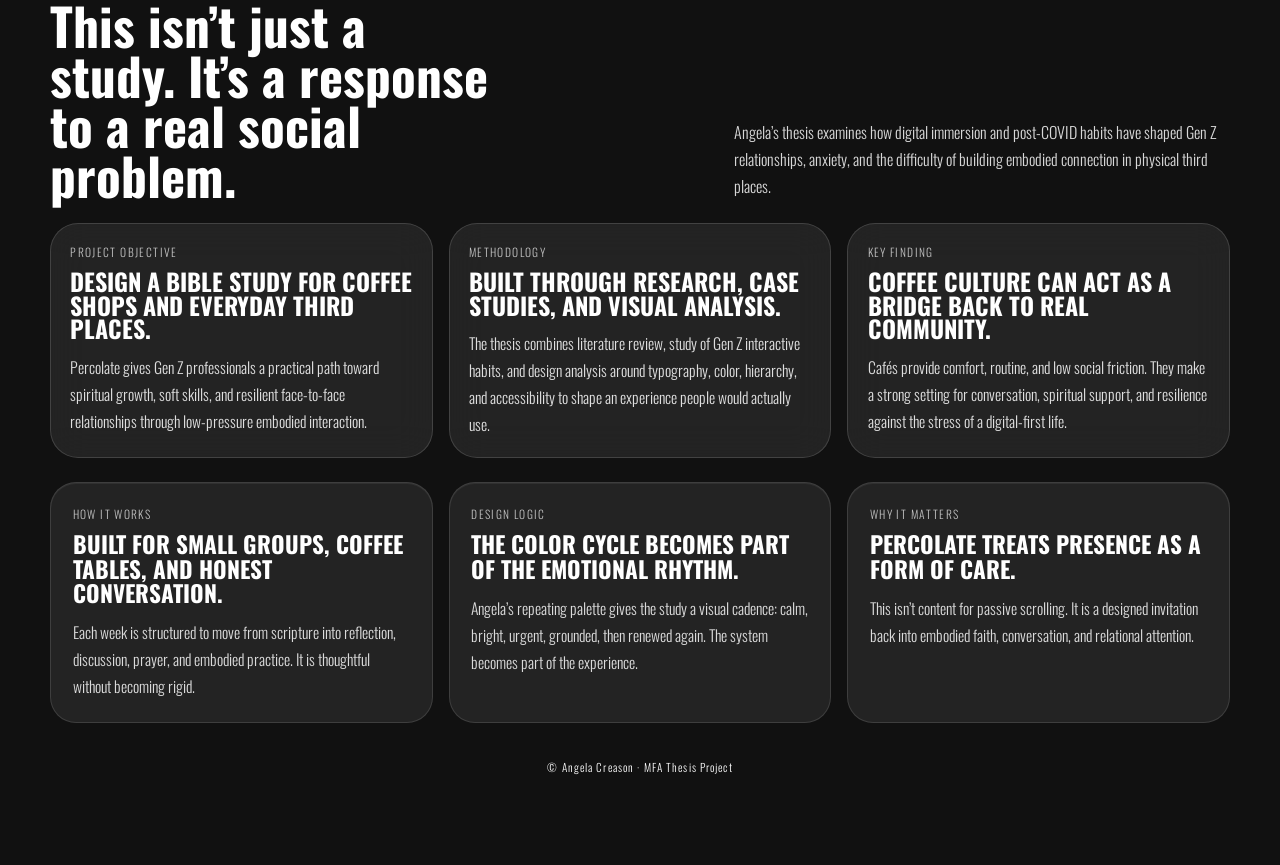
==== commit 1de618a7: "Add thesis-guided homepage check-in experience" ====
--- a/index.html
+++ b/index.html
@@ -190,6 +190,112 @@
       </div>
     </section>
 
+    <section class="table-checkin" id="table-checkin">
+      <div class="checkin-copy">
+        <p class="rhythm-kicker">Table check-in</p>
+        <h2>Find the right starting week for where you actually are.</h2>
+        <p>
+          Percolate is built for low-pressure conversation in a third place.
+          This quick check-in turns Angela’s thesis research into a simple
+          starting point for a coffee meetup, one-on-one conversation, or a
+          small-group gathering.
+        </p>
+      </div>
+
+      <div class="checkin-panel" id="checkin-panel">
+        <div class="checkin-question" data-question="friction">
+          <p class="checkin-label">What feels most real right now?</p>
+          <div class="checkin-options">
+            <button type="button" class="checkin-option" data-value="isolation">Isolation</button>
+            <button type="button" class="checkin-option" data-value="anxiety">Anxiety</button>
+            <button type="button" class="checkin-option" data-value="comparison">Comparison</button>
+            <button type="button" class="checkin-option" data-value="disconnection">Disconnection</button>
+          </div>
+        </div>
+
+        <div class="checkin-question" data-question="desire">
+          <p class="checkin-label">What do you want more of?</p>
+          <div class="checkin-options">
+            <button type="button" class="checkin-option" data-value="connection">Connection</button>
+            <button type="button" class="checkin-option" data-value="courage">Courage</button>
+            <button type="button" class="checkin-option" data-value="presence">Presence</button>
+            <button type="button" class="checkin-option" data-value="renewal">Renewal</button>
+          </div>
+        </div>
+
+        <div class="checkin-question" data-question="format">
+          <p class="checkin-label">How are you planning to gather?</p>
+          <div class="checkin-options">
+            <button type="button" class="checkin-option" data-value="one-on-one">One-on-one</button>
+            <button type="button" class="checkin-option" data-value="small-group">Small group</button>
+            <button type="button" class="checkin-option" data-value="coffee-catchup">Coffee catch-up</button>
+            <button type="button" class="checkin-option" data-value="solo-prep">Solo first, then invite</button>
+          </div>
+        </div>
+
+        <article class="checkin-result" id="checkin-result" aria-live="polite">
+          <p class="checkin-result-kicker">Suggested first pour</p>
+          <p class="checkin-result-week" id="checkin-week">Week 1</p>
+          <h3 id="checkin-title">Made for Connection</h3>
+          <p class="checkin-result-body" id="checkin-body">
+            Start with connection when the goal is to rebuild trust, lower the
+            pressure, and let the table feel human again.
+          </p>
+          <div class="checkin-result-actions">
+            <a href="week1.html" class="preview-link" id="checkin-link">Open this week</a>
+            <button type="button" class="hero-button hero-button--ghost" id="copy-invite">Copy invite text</button>
+          </div>
+          <p class="invite-preview" id="invite-preview">
+            Want to grab coffee and try the first Percolate session with me this week? It’s built for honest conversation, not pressure.
+          </p>
+        </article>
+      </div>
+    </section>
+
+    <section class="thesis-foundation">
+      <div class="board-heading">
+        <div>
+          <p class="board-kicker">Research foundation</p>
+          <h2>This isn’t just a study. It’s a response to a real social problem.</h2>
+        </div>
+        <p class="board-intro">
+          Angela’s thesis examines how digital immersion and post-COVID habits
+          have shaped Gen Z relationships, anxiety, and the difficulty of
+          building embodied connection in physical third places.
+        </p>
+      </div>
+
+      <div class="foundation-grid">
+        <article class="foundation-card">
+          <p class="rhythm-kicker">Project objective</p>
+          <h3>Design a Bible study for coffee shops and everyday third places.</h3>
+          <p>
+            Percolate gives Gen Z professionals a practical path toward
+            spiritual growth, soft skills, and resilient face-to-face
+            relationships through low-pressure embodied interaction.
+          </p>
+        </article>
+        <article class="foundation-card">
+          <p class="rhythm-kicker">Methodology</p>
+          <h3>Built through research, case studies, and visual analysis.</h3>
+          <p>
+            The thesis combines literature review, study of Gen Z interactive
+            habits, and design analysis around typography, color, hierarchy,
+            and accessibility to shape an experience people would actually use.
+          </p>
+        </article>
+        <article class="foundation-card">
+          <p class="rhythm-kicker">Key finding</p>
+          <h3>Coffee culture can act as a bridge back to real community.</h3>
+          <p>
+            Cafés provide comfort, routine, and low social friction. They make
+            a strong setting for conversation, spiritual support, and
+            resilience against the stress of a digital-first life.
+          </p>
+        </article>
+      </div>
+    </section>
+
     <section class="home-rhythm">
       <article class="rhythm-card">
         <p class="rhythm-kicker">How it works</p>
--- a/style.css
+++ b/style.css
@@ -539,6 +539,184 @@
   gap: 1rem;
 }
 
+.table-checkin,
+.thesis-foundation {
+  max-width: 1220px;
+  margin: 0 auto;
+  padding: 1.5rem 1.25rem 0;
+}
+
+.table-checkin {
+  display: grid;
+  gap: 1rem;
+}
+
+.checkin-copy h2,
+.foundation-card h3 {
+  line-height: 0.98;
+  text-transform: uppercase;
+}
+
+.checkin-copy h2 {
+  margin-top: 0.5rem;
+  font-size: clamp(2rem, 5vw, 3rem);
+  max-width: 14ch;
+}
+
+.checkin-copy p:last-child {
+  max-width: 44rem;
+  margin-top: 0.9rem;
+  font-size: 1rem;
+  line-height: 1.72;
+  color: rgba(255,255,255,0.84);
+}
+
+.checkin-panel,
+.foundation-card {
+  border: 1px solid rgba(255,255,255,0.14);
+  border-radius: 28px;
+  background: rgba(255,255,255,0.08);
+  backdrop-filter: blur(18px);
+  -webkit-backdrop-filter: blur(18px);
+}
+
+.checkin-panel {
+  display: grid;
+  gap: 1rem;
+  padding: 1.15rem;
+}
+
+.checkin-question {
+  padding: 1rem;
+  border-radius: 20px;
+  background: rgba(16, 10, 39, 0.28);
+}
+
+.checkin-label {
+  font-size: 0.82rem;
+  letter-spacing: 0.12em;
+  text-transform: uppercase;
+  opacity: 0.76;
+}
+
+.checkin-options {
+  display: flex;
+  flex-wrap: wrap;
+  gap: 0.65rem;
+  margin-top: 0.9rem;
+}
+
+.checkin-option {
+  min-height: 44px;
+  padding: 0.7rem 0.95rem;
+  border: 1px solid rgba(255,255,255,0.16);
+  border-radius: 999px;
+  background: rgba(255,255,255,0.06);
+  color: #fff;
+  font: inherit;
+  letter-spacing: 0.08em;
+  text-transform: uppercase;
+  cursor: pointer;
+  transition: transform 0.22s ease, border-color 0.22s ease, background-color 0.22s ease;
+}
+
+.checkin-option:hover,
+.checkin-option:focus-visible,
+.checkin-option.is-selected {
+  transform: translateY(-1px);
+  border-color: color-mix(in srgb, var(--active-week-color) 65%, #ffffff 15%);
+  background: color-mix(in srgb, var(--active-week-color) 38%, rgba(255,255,255,0.08));
+}
+
+.checkin-result {
+  position: relative;
+  overflow: hidden;
+  padding: 1.2rem;
+  border-radius: 24px;
+  background:
+    linear-gradient(180deg, color-mix(in srgb, var(--active-week-color) 22%, rgba(255,255,255,0.08)) 0%, rgba(24,15,58,0.88) 100%);
+}
+
+.checkin-result::after {
+  content: "";
+  position: absolute;
+  top: -2.5rem;
+  right: -2rem;
+  width: 10rem;
+  height: 10rem;
+  border-radius: 50%;
+  background: radial-gradient(circle, rgba(255,255,255,0.24), transparent 70%);
+  pointer-events: none;
+}
+
+.checkin-result-kicker,
+.checkin-result-week {
+  letter-spacing: 0.12em;
+  text-transform: uppercase;
+}
+
+.checkin-result-kicker {
+  font-size: 0.72rem;
+  opacity: 0.72;
+}
+
+.checkin-result-week {
+  margin-top: 0.75rem;
+  font-size: 0.78rem;
+  opacity: 0.8;
+}
+
+.checkin-result h3 {
+  margin-top: 0.2rem;
+  font-size: clamp(1.8rem, 4vw, 2.5rem);
+  line-height: 0.95;
+  text-transform: uppercase;
+}
+
+.checkin-result-body,
+.invite-preview,
+.foundation-card p:last-child {
+  font-size: 0.98rem;
+  line-height: 1.72;
+  color: rgba(255,255,255,0.86);
+}
+
+.checkin-result-body {
+  margin-top: 0.9rem;
+}
+
+.checkin-result-actions {
+  display: flex;
+  flex-wrap: wrap;
+  gap: 0.75rem;
+  margin-top: 1rem;
+}
+
+.invite-preview {
+  margin-top: 0.95rem;
+  padding-top: 0.95rem;
+  border-top: 1px solid rgba(255,255,255,0.14);
+}
+
+.foundation-grid {
+  display: grid;
+  gap: 1rem;
+  margin-top: 1.4rem;
+}
+
+.foundation-card {
+  padding: 1.2rem;
+}
+
+.foundation-card h3 {
+  margin-top: 0.55rem;
+  font-size: 1.5rem;
+}
+
+.foundation-card p:last-child {
+  margin-top: 0.8rem;
+}
+
 .rhythm-card {
   padding: 1.35rem;
   border-radius: 26px;
@@ -1020,8 +1198,9 @@
 }
 
 .modal-content {
-  background: #1a1a2e;
-  border-radius: 16px;
+  background: linear-gradient(180deg, #1e1a36 0%, #1a1a2e 100%);
+  border: 1px solid rgba(255,255,255,0.1);
+  border-radius: 20px;
   padding: 2rem 1.5rem;
   max-width: 500px;
   width: 100%;
@@ -1029,6 +1208,7 @@
   overflow-y: auto;
   position: relative;
   animation: modalIn 0.25s ease-out;
+  box-shadow: 0 24px 64px rgba(0,0,0,0.5);
 }
 
 @keyframes modalIn {
@@ -1104,10 +1284,6 @@
     flex-direction: row;
   }
 
-  .session-hero .session-title {
-    font-size: 3.5rem;
-  }
-
   .session-grid {
     grid-template-columns: repeat(2, minmax(0, 1fr));
   }
@@ -1121,16 +1297,18 @@
     grid-template-columns: minmax(0, 1.15fr) minmax(260px, 0.85fr);
   }
 
+  .checkin-panel,
+  .foundation-grid,
   .home-rhythm {
     grid-template-columns: repeat(3, minmax(0, 1fr));
   }
+
+  .checkin-copy {
+    max-width: 52rem;
+  }
 }
 
 @media (min-width: 900px) {
-  .session-hero .session-title {
-    font-size: 4.2rem;
-  }
-
   .section-card {
     padding: 2rem 2.5rem;
   }
@@ -1138,6 +1316,20 @@
   .board-layout {
     grid-template-columns: minmax(280px, 0.72fr) minmax(0, 1.28fr);
     align-items: start;
+  }
+
+  .table-checkin {
+    grid-template-columns: minmax(320px, 0.8fr) minmax(0, 1.2fr);
+    align-items: start;
+  }
+
+  .checkin-panel {
+    grid-template-columns: repeat(2, minmax(0, 1fr));
+    align-items: start;
+  }
+
+  .checkin-result {
+    grid-column: span 2;
   }
 
   .preview-panel {
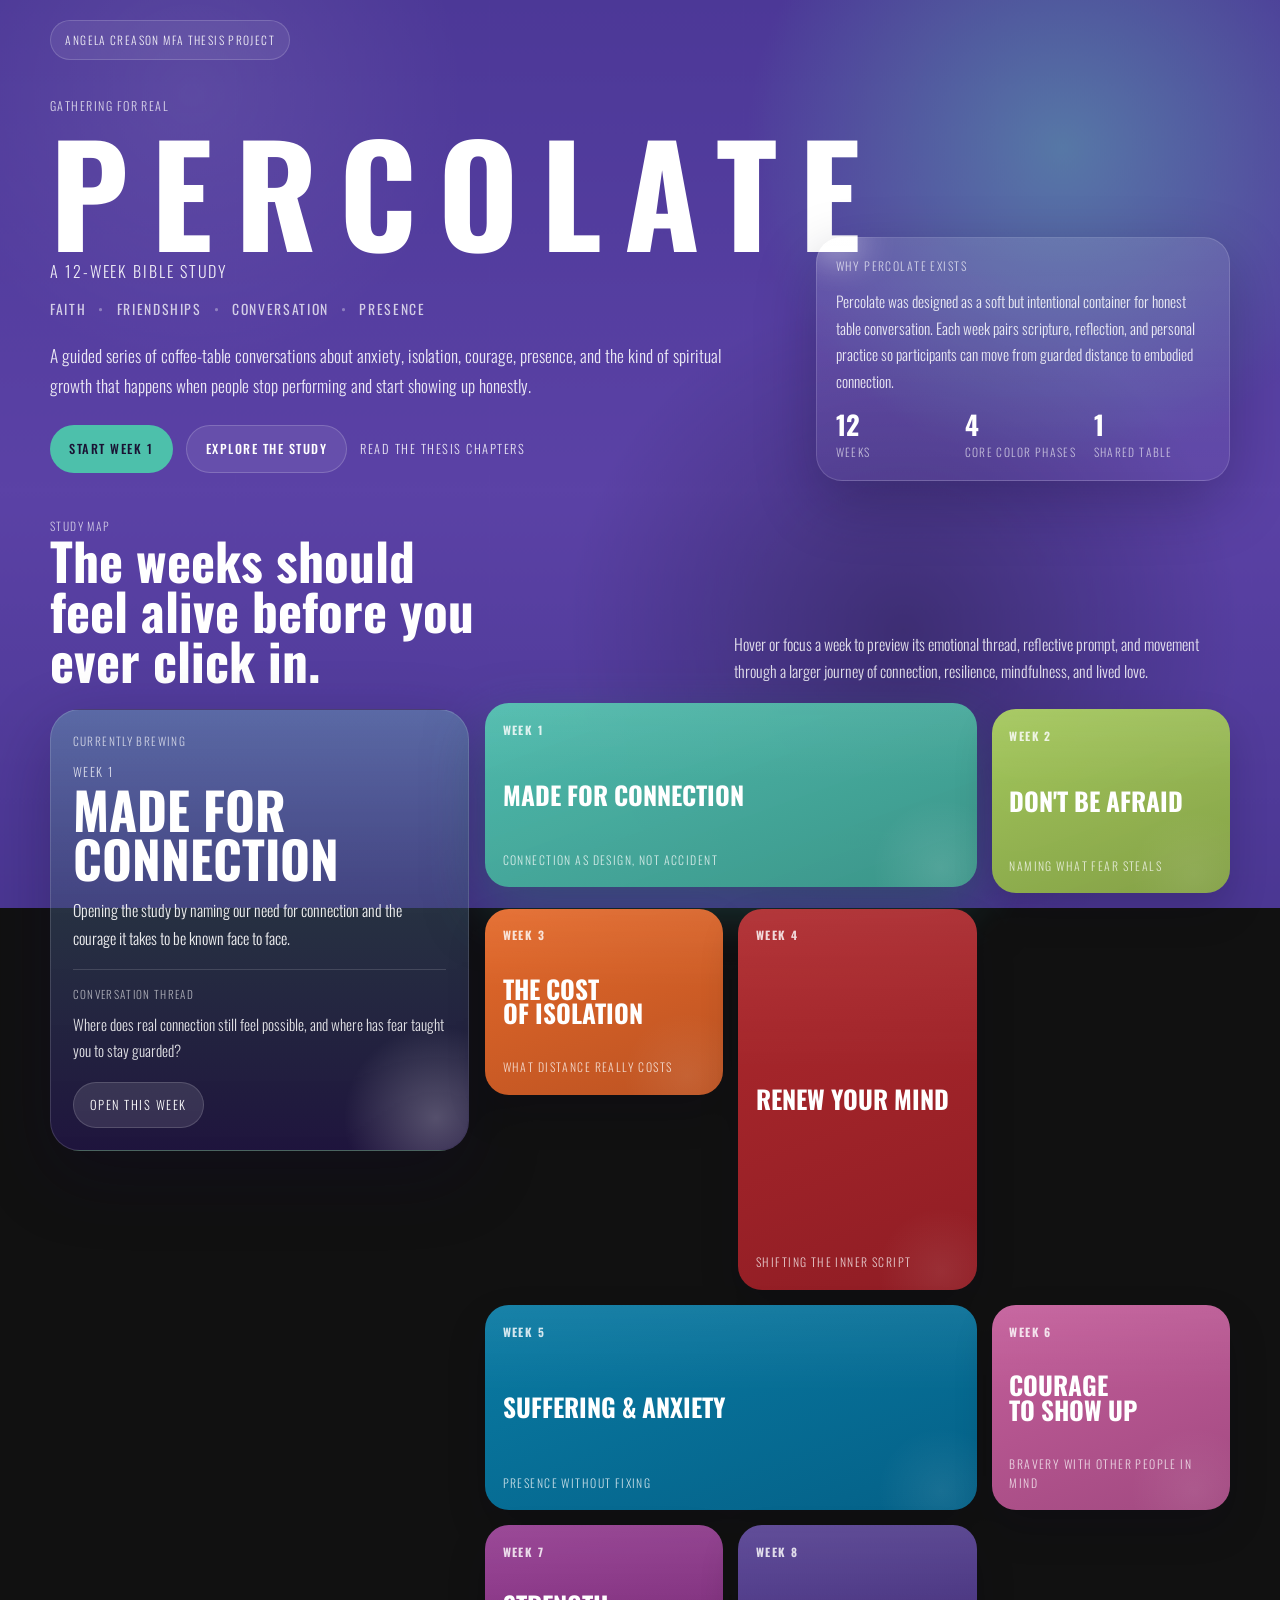
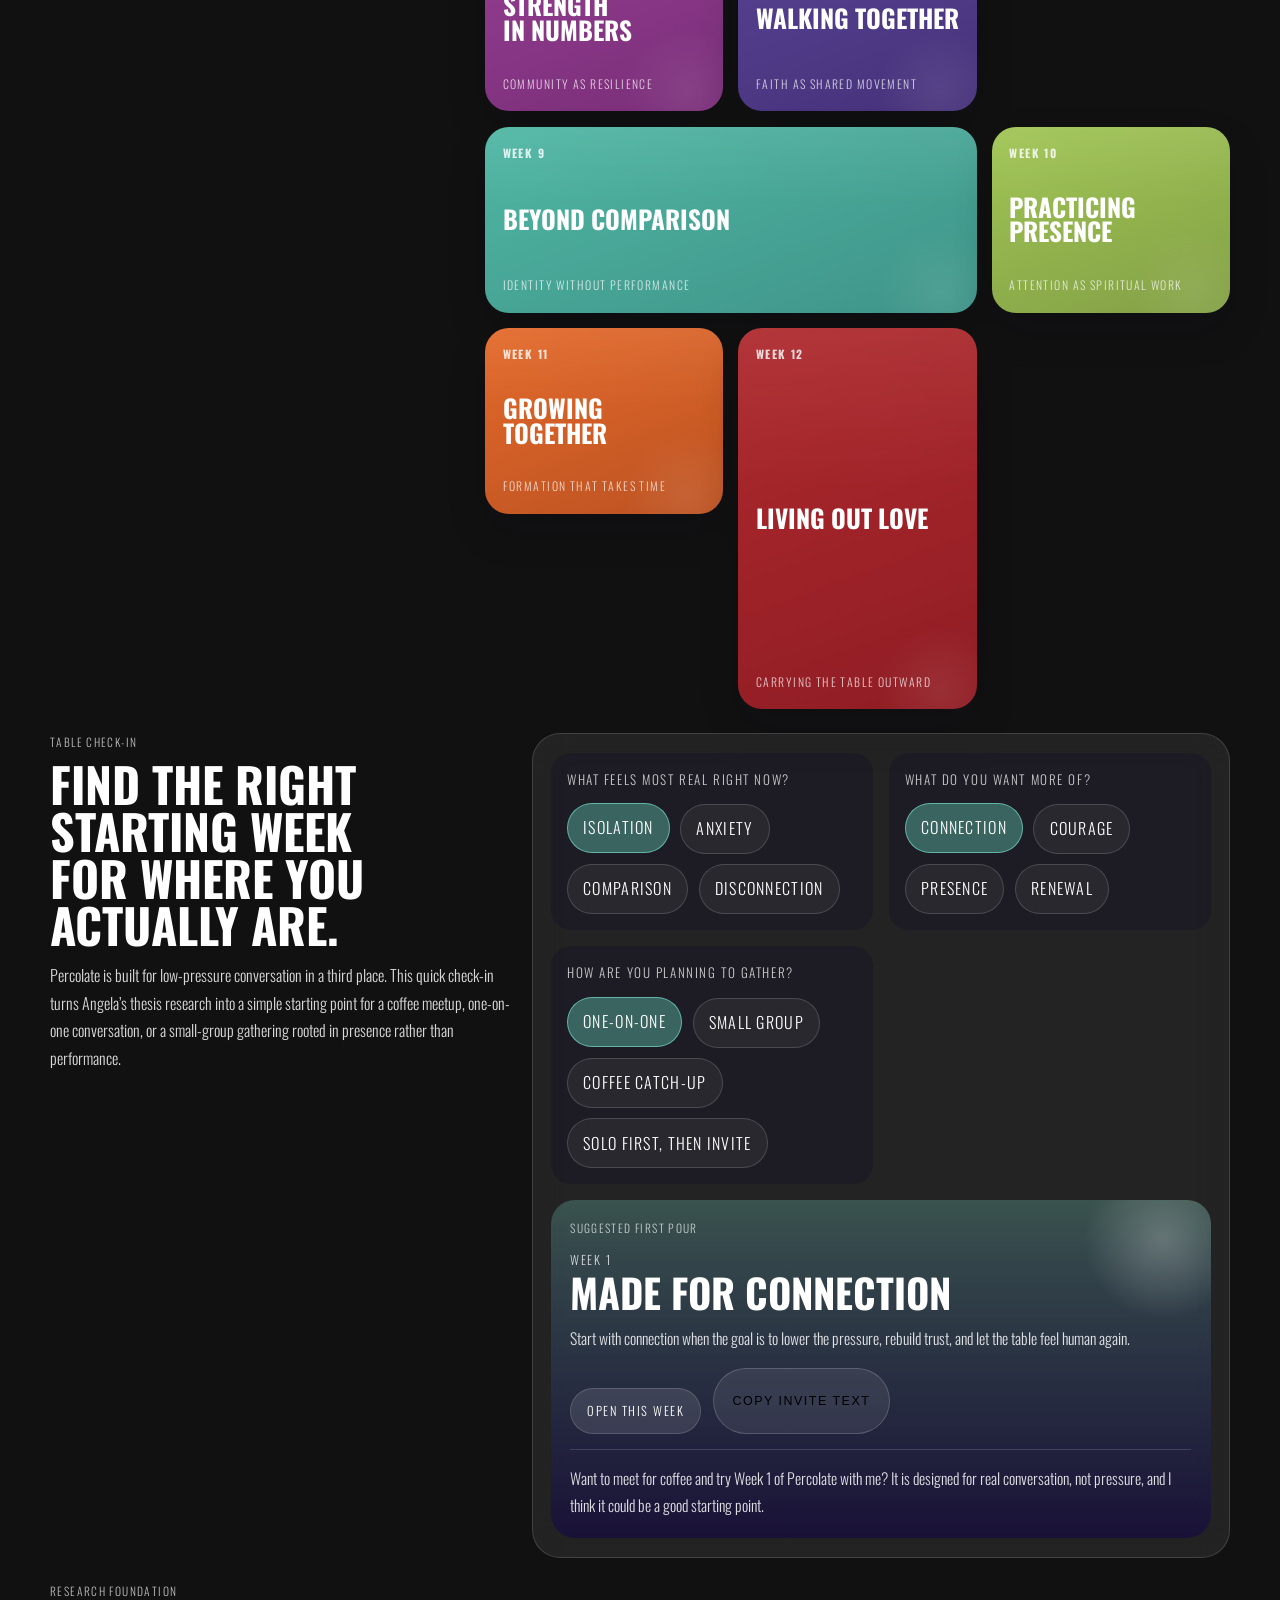
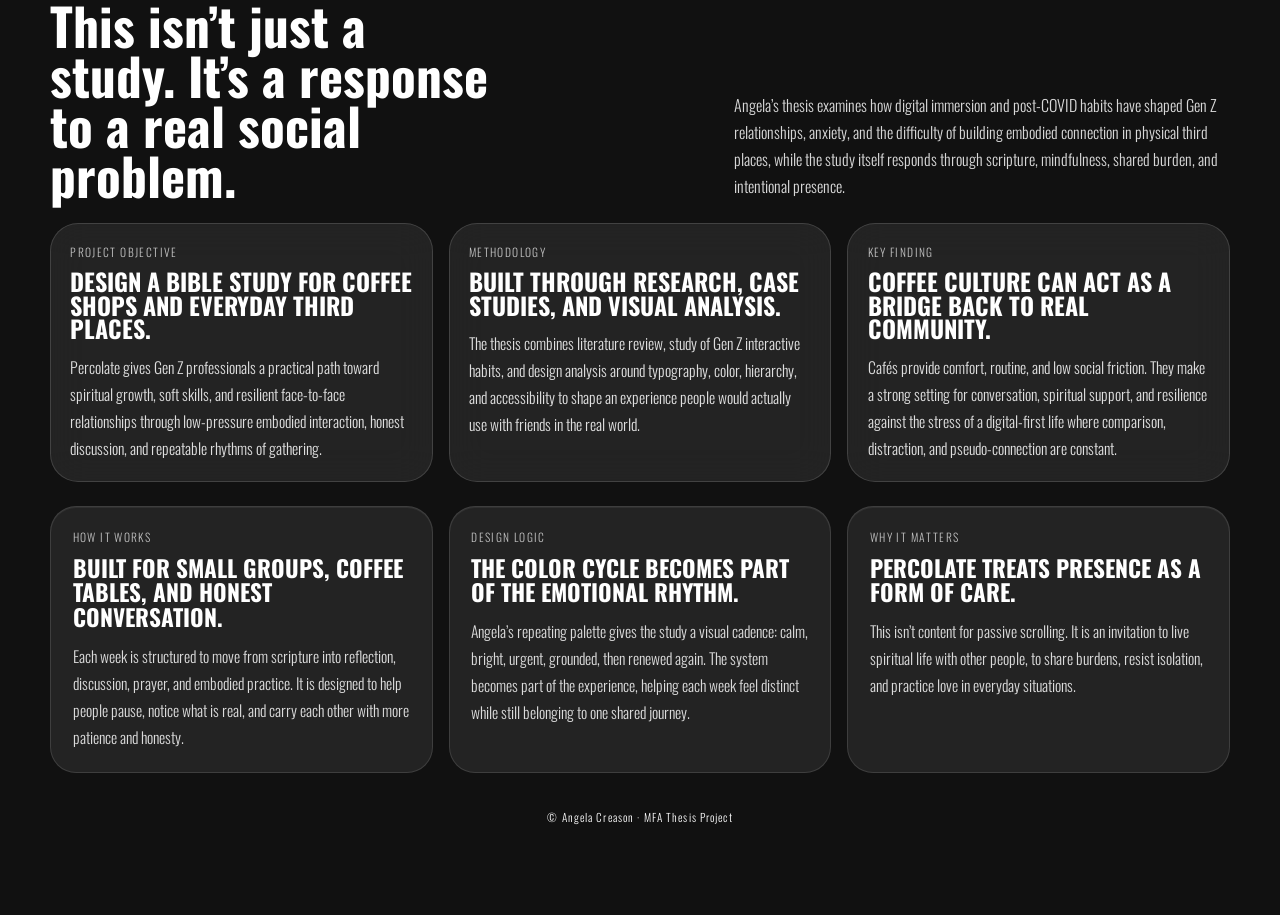
==== commit d30377cd: "Strengthen homepage story with study themes" ====
--- a/index.html
+++ b/index.html
@@ -30,9 +30,9 @@
         <p class="subtitle">A 12-Week Bible Study</p>
         <p class="tagline">Faith <span>&bull;</span> Friendships <span>&bull;</span> Conversation <span>&bull;</span> Presence</p>
         <p class="hero-summary">
-          A guided series of conversations about anxiety, isolation, courage,
-          renewal, and what it means to keep showing up for one another in a
-          digitally saturated world.
+          A guided series of coffee-table conversations about anxiety,
+          isolation, courage, presence, and the kind of spiritual growth that
+          happens when people stop performing and start showing up honestly.
         </p>
         <div class="hero-actions">
           <a href="week1.html" class="hero-button hero-button--solid">Start Week 1</a>
@@ -76,7 +76,8 @@
         </div>
         <p class="board-intro">
           Hover or focus a week to preview its emotional thread, reflective
-          prompt, and movement through the larger journey.
+          prompt, and movement through a larger journey of connection,
+          resilience, mindfulness, and lived love.
         </p>
       </div>
 
@@ -86,8 +87,8 @@
           <p class="preview-week" id="preview-week">Week 1</p>
           <h3 id="preview-title">Made for Connection</h3>
           <p class="preview-summary" id="preview-summary">
-            Opening the study by naming our need for connection and the courage
-            it takes to be known face to face.
+            Opening the study by naming our need for connection, the ache of
+            isolation, and the courage it takes to be known face to face.
           </p>
           <div class="preview-thread">
             <span class="thread-label">Conversation thread</span>
@@ -198,7 +199,7 @@
           Percolate is built for low-pressure conversation in a third place.
           This quick check-in turns Angela’s thesis research into a simple
           starting point for a coffee meetup, one-on-one conversation, or a
-          small-group gathering.
+          small-group gathering rooted in presence rather than performance.
         </p>
       </div>
 
@@ -239,7 +240,7 @@
           <h3 id="checkin-title">Made for Connection</h3>
           <p class="checkin-result-body" id="checkin-body">
             Start with connection when the goal is to rebuild trust, lower the
-            pressure, and let the table feel human again.
+            pressure, and help people feel seen instead of managed.
           </p>
           <div class="checkin-result-actions">
             <a href="week1.html" class="preview-link" id="checkin-link">Open this week</a>
@@ -261,7 +262,9 @@
         <p class="board-intro">
           Angela’s thesis examines how digital immersion and post-COVID habits
           have shaped Gen Z relationships, anxiety, and the difficulty of
-          building embodied connection in physical third places.
+          building embodied connection in physical third places, while the
+          study itself responds through scripture, mindfulness, shared burden,
+          and intentional presence.
         </p>
       </div>
 
@@ -272,7 +275,8 @@
           <p>
             Percolate gives Gen Z professionals a practical path toward
             spiritual growth, soft skills, and resilient face-to-face
-            relationships through low-pressure embodied interaction.
+            relationships through low-pressure embodied interaction, honest
+            discussion, and repeatable rhythms of gathering.
           </p>
         </article>
         <article class="foundation-card">
@@ -281,7 +285,8 @@
           <p>
             The thesis combines literature review, study of Gen Z interactive
             habits, and design analysis around typography, color, hierarchy,
-            and accessibility to shape an experience people would actually use.
+            and accessibility to shape an experience people would actually use
+            with friends in the real world.
           </p>
         </article>
         <article class="foundation-card">
@@ -290,7 +295,8 @@
           <p>
             Cafés provide comfort, routine, and low social friction. They make
             a strong setting for conversation, spiritual support, and
-            resilience against the stress of a digital-first life.
+            resilience against the stress of a digital-first life where
+            comparison, distraction, and pseudo-connection are constant.
           </p>
         </article>
       </div>
@@ -302,8 +308,9 @@
         <h2>Built for small groups, coffee tables, and honest conversation.</h2>
         <p>
           Each week is structured to move from scripture into reflection,
-          discussion, prayer, and embodied practice. It is thoughtful without
-          becoming rigid.
+          discussion, prayer, and embodied practice. It is designed to help
+          people pause, notice what is real, and carry each other with more
+          patience and honesty.
         </p>
       </article>
       <article class="rhythm-card">
@@ -312,15 +319,17 @@
         <p>
           Angela’s repeating palette gives the study a visual cadence: calm,
           bright, urgent, grounded, then renewed again. The system becomes part
-          of the experience.
+          of the experience, helping each week feel distinct while still
+          belonging to one shared journey.
         </p>
       </article>
       <article class="rhythm-card">
         <p class="rhythm-kicker">Why it matters</p>
         <h2>Percolate treats presence as a form of care.</h2>
         <p>
-          This isn’t content for passive scrolling. It is a designed invitation
-          back into embodied faith, conversation, and relational attention.
+          This isn’t content for passive scrolling. It is an invitation to live
+          spiritual life with other people, to share burdens, resist isolation,
+          and practice love in everyday situations.
         </p>
       </article>
     </section>
--- a/style.css
+++ b/style.css
@@ -948,7 +948,7 @@
   background: linear-gradient(180deg, rgba(0,0,0,0.35) 0%, rgba(0,0,0,0.45) 100%);
   backdrop-filter: blur(12px);
   -webkit-backdrop-filter: blur(12px);
-  border: 1px solid rgba(255,255,255,0.06);
+  border: 1px solid rgba(255,255,255,0.08);
   border-radius: 20px;
   padding: 1.75rem 1.5rem;
   margin: 0 1rem 1rem;
@@ -957,6 +957,11 @@
   margin-right: auto;
   margin-bottom: 1rem;
   box-shadow: 0 12px 40px rgba(0,0,0,0.12);
+  transition: opacity 0.55s ease, transform 0.55s ease, border-color 0.3s ease;
+}
+
+.section-card:hover {
+  border-color: rgba(255,255,255,0.14);
 }
 
 .section-card h2 {
@@ -1075,11 +1080,12 @@
   content: '';
   position: absolute;
   left: 0;
-  top: 0.8rem;
+  top: 0.85rem;
   width: 6px;
   height: 6px;
   border-radius: 50%;
-  background: rgba(255,255,255,0.4);
+  background: var(--week-accent, rgba(255,255,255,0.4));
+  box-shadow: 0 0 8px var(--week-accent, transparent);
 }
 
 /* Prayer & Practice — side by side */
@@ -1097,11 +1103,18 @@
   background: linear-gradient(180deg, rgba(0,0,0,0.3) 0%, rgba(0,0,0,0.42) 100%);
   backdrop-filter: blur(12px);
   -webkit-backdrop-filter: blur(12px);
-  border: 1px solid rgba(255,255,255,0.06);
+  border: 1px solid rgba(255,255,255,0.08);
   border-radius: 20px;
   padding: 1.5rem;
   flex: 1;
   box-shadow: 0 8px 28px rgba(0,0,0,0.1);
+  transition: transform 0.25s ease, border-color 0.25s ease, box-shadow 0.25s ease;
+}
+
+.dual-card:hover {
+  transform: translateY(-3px);
+  border-color: rgba(255,255,255,0.16);
+  box-shadow: 0 14px 40px rgba(0,0,0,0.18);
 }
 
 .dual-card h2 {
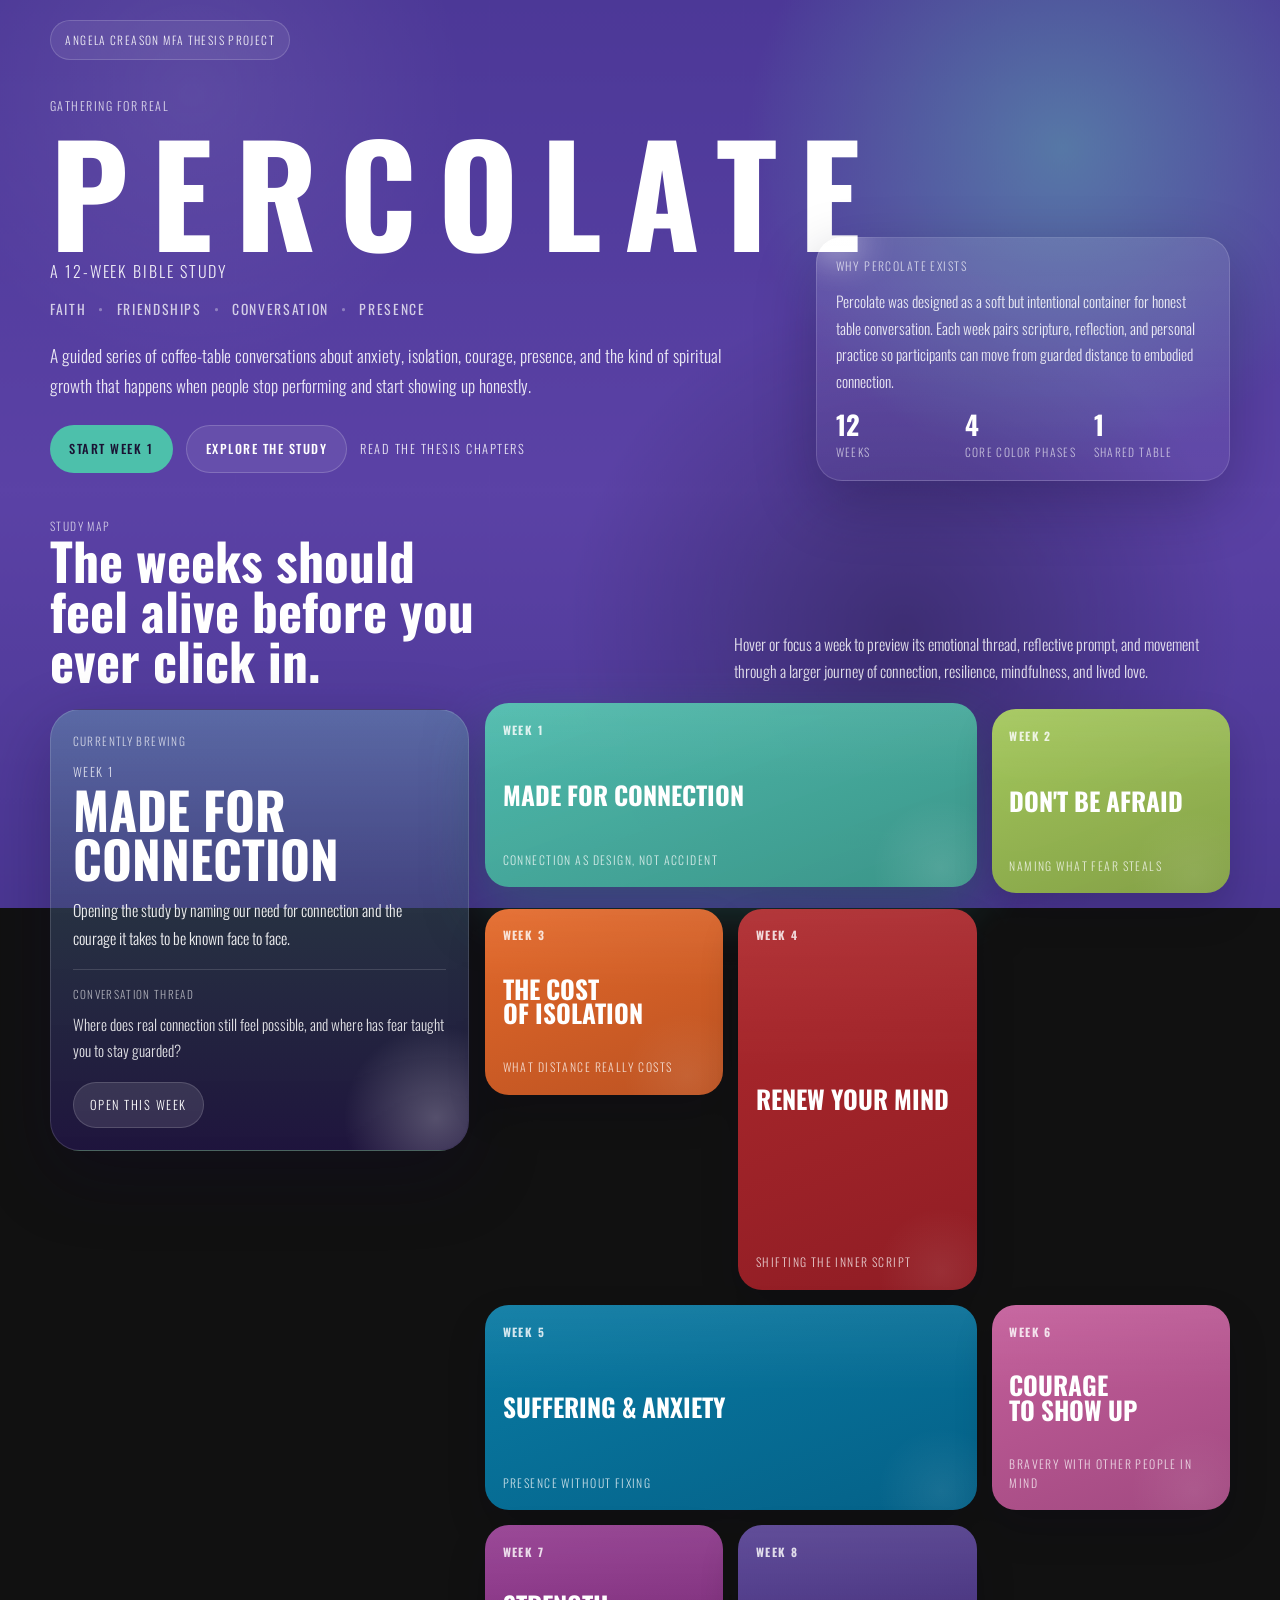
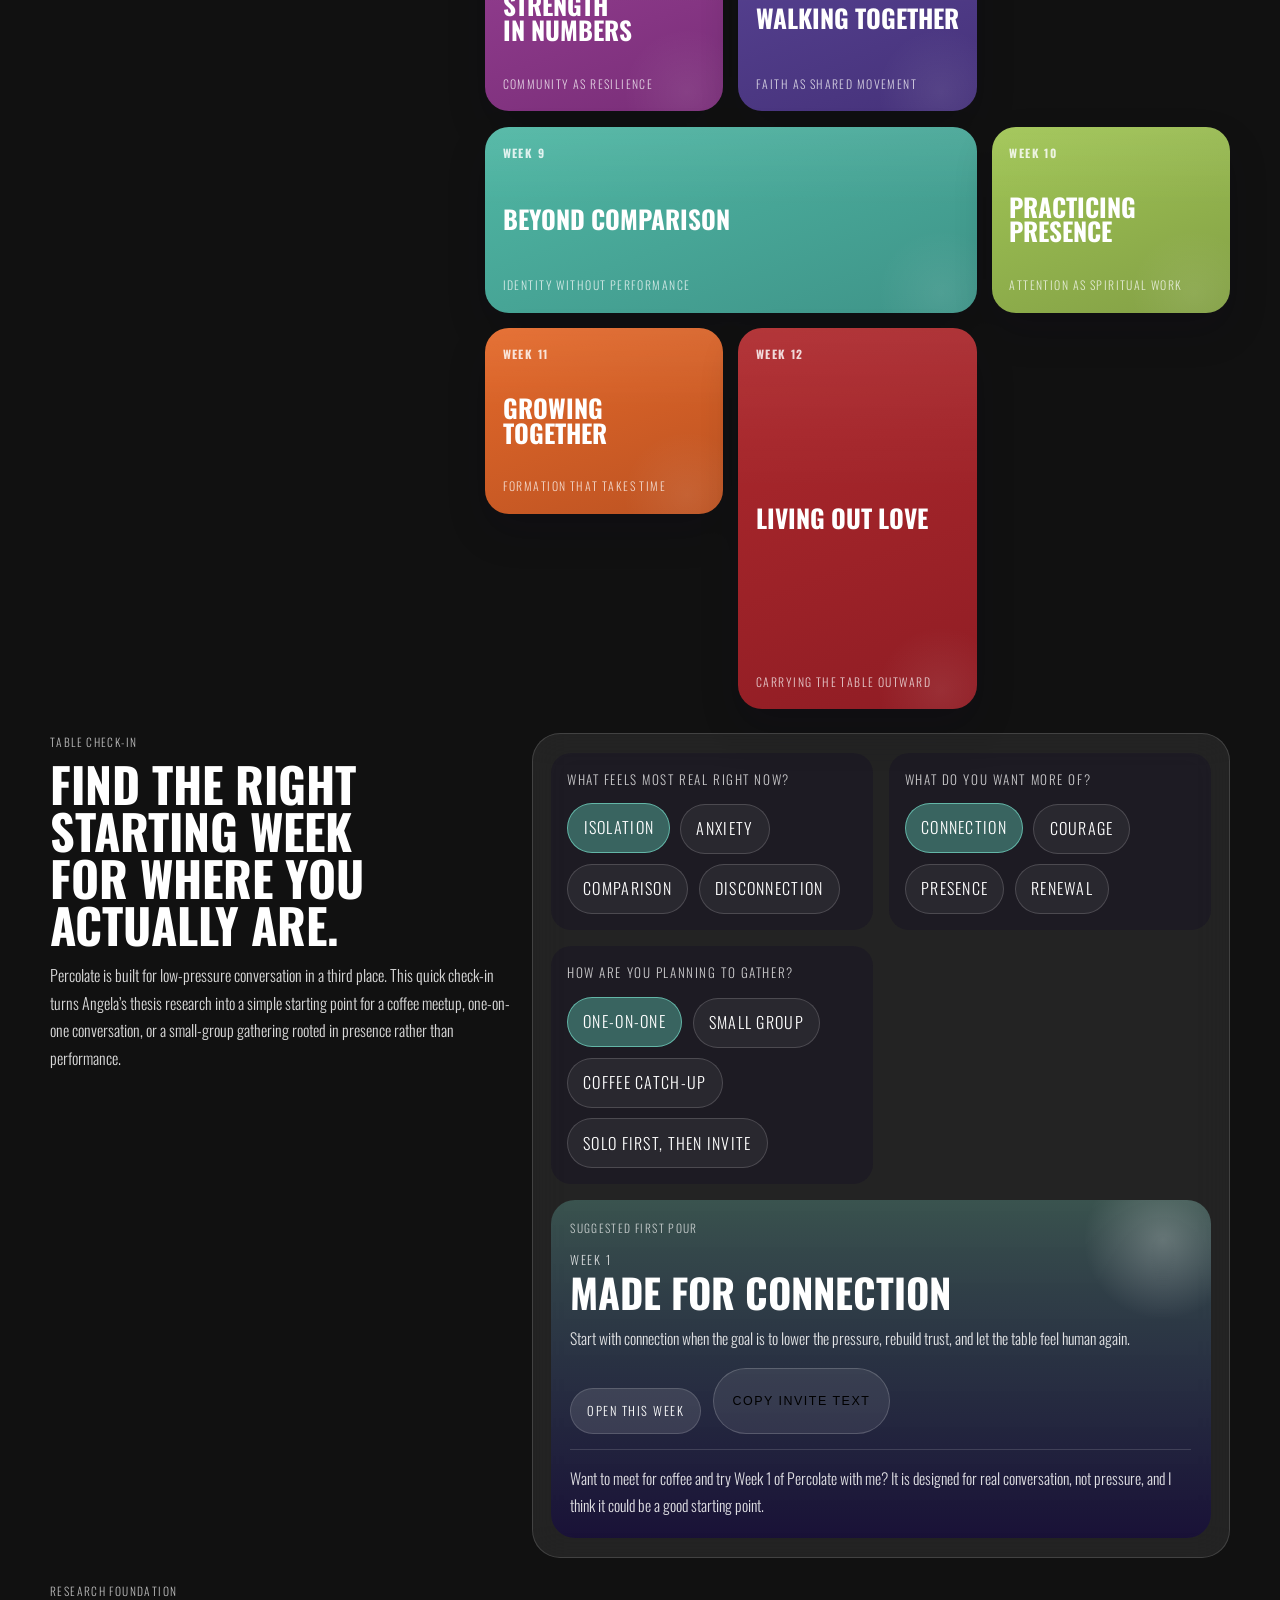
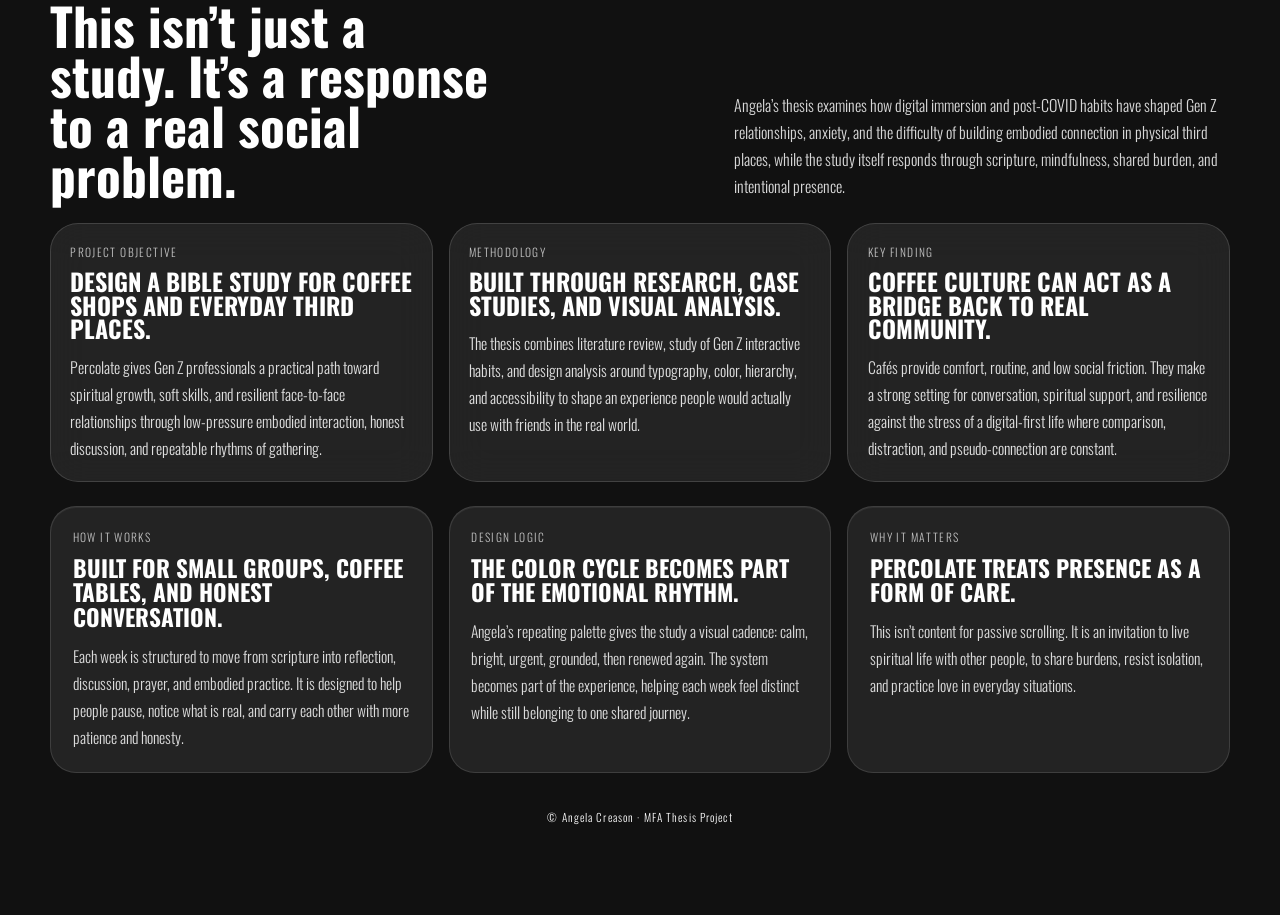
==== commit 97dd36ca: "Hand-lettered titles, polka dots, PDF-matched section treatments - Add Caveat (Google Fonts) for han" ====
--- a/index.html
+++ b/index.html
@@ -6,7 +6,7 @@
   <title>Percolate — A 12-Week Bible Study</title>
   <link rel="preconnect" href="https://fonts.googleapis.com">
   <link rel="preconnect" href="https://fonts.gstatic.com" crossorigin>
-  <link href="https://fonts.googleapis.com/css2?family=Oswald:wght@200..700&display=swap" rel="stylesheet">
+  <link href="https://fonts.googleapis.com/css2?family=Caveat:wght@400..700&family=Oswald:wght@200..700&display=swap" rel="stylesheet">
   <link rel="icon" href="favicon.svg" type="image/svg+xml">
   <link rel="stylesheet" href="style.css">
   <style>
--- a/style.css
+++ b/style.css
@@ -799,12 +799,19 @@
   height: 3px;
   background: rgba(0,0,0,0.2);
   position: relative;
+  overflow: hidden;
 }
 
 .progress-bar {
   height: 100%;
   border-radius: 0 2px 2px 0;
-  transition: width 0.5s ease;
+  transform-origin: left;
+  animation: progressFill 0.8s ease-out forwards;
+}
+
+@keyframes progressFill {
+  from { transform: scaleX(0); }
+  to { transform: scaleX(1); }
 }
 
 .week-badge {
@@ -935,11 +942,12 @@
 }
 
 .session-hero .session-title {
+  font-family: 'Caveat', cursive;
   font-weight: 700;
-  font-size: clamp(2.8rem, 10vw, 5rem);
-  line-height: 1.0;
-  letter-spacing: 0.06em;
-  text-transform: uppercase;
+  font-size: clamp(3.2rem, 12vw, 6rem);
+  line-height: 0.95;
+  letter-spacing: 0.02em;
+  text-transform: none;
   text-shadow: 0 4px 24px rgba(0,0,0,0.18);
 }
 
@@ -973,7 +981,12 @@
   opacity: 0.7;
 }
 
-/* Coffee Moment */
+/* Coffee Moment — warm treatment matching Angela's PDF */
+.section-card[aria-label="Coffee Moment"] {
+  background: linear-gradient(180deg, rgba(255,245,230,0.08) 0%, rgba(0,0,0,0.35) 100%);
+  border-color: rgba(255,235,200,0.1);
+}
+
 .coffee-moment {
   display: flex;
   align-items: flex-start;
@@ -998,7 +1011,7 @@
   line-height: 1.6;
 }
 
-/* Key Verse — speech bubble (matching Angela's green bubble design) */
+/* Key Verse — speech bubble */
 .key-verse-wrap {
   display: flex;
   justify-content: flex-end;
@@ -1010,14 +1023,24 @@
 }
 
 .key-verse {
-  background: linear-gradient(145deg, rgba(255,255,255,0.18) 0%, rgba(255,255,255,0.08) 100%);
+  background: linear-gradient(145deg, rgba(255,255,255,0.18) 0%, rgba(255,255,255,0.06) 100%);
   border: 1px solid rgba(255,255,255,0.15);
   border-radius: 24px 24px 24px 4px;
   padding: 1.5rem 1.75rem;
   position: relative;
   max-width: 85%;
   text-align: left;
-  box-shadow: 0 8px 32px rgba(0,0,0,0.15);
+  box-shadow:
+    0 8px 32px rgba(0,0,0,0.15),
+    inset 0 1px 0 rgba(255,255,255,0.12);
+  transition: transform 0.3s ease, box-shadow 0.3s ease;
+}
+
+.key-verse:hover {
+  transform: translateY(-2px);
+  box-shadow:
+    0 14px 40px rgba(0,0,0,0.2),
+    inset 0 1px 0 rgba(255,255,255,0.12);
 }
 
 .key-verse::after {
@@ -1056,7 +1079,12 @@
   line-height: 1.75;
 }
 
-/* Discussion Questions */
+/* Discussion Questions — darker treatment matching Angela's PDF */
+.section-card[aria-label="Discussion Questions"] {
+  background: linear-gradient(180deg, rgba(0,0,0,0.5) 0%, rgba(0,0,0,0.6) 100%);
+  border-color: rgba(255,255,255,0.1);
+}
+
 .discussion-list {
   list-style: none;
   padding: 0;
@@ -1154,11 +1182,17 @@
   font-family: 'Oswald', sans-serif;
 }
 
-.reading-link:hover {
+.reading-link:hover,
+.reading-link:focus-visible {
   background: rgba(255,255,255,0.18);
   border-color: rgba(255,255,255,0.35);
   transform: translateY(-2px);
   box-shadow: 0 4px 12px rgba(0,0,0,0.15);
+}
+
+.reading-link:focus-visible {
+  outline: 2px solid var(--week-accent, rgba(255,255,255,0.5));
+  outline-offset: 2px;
 }
 
 /* ESV Copyright */
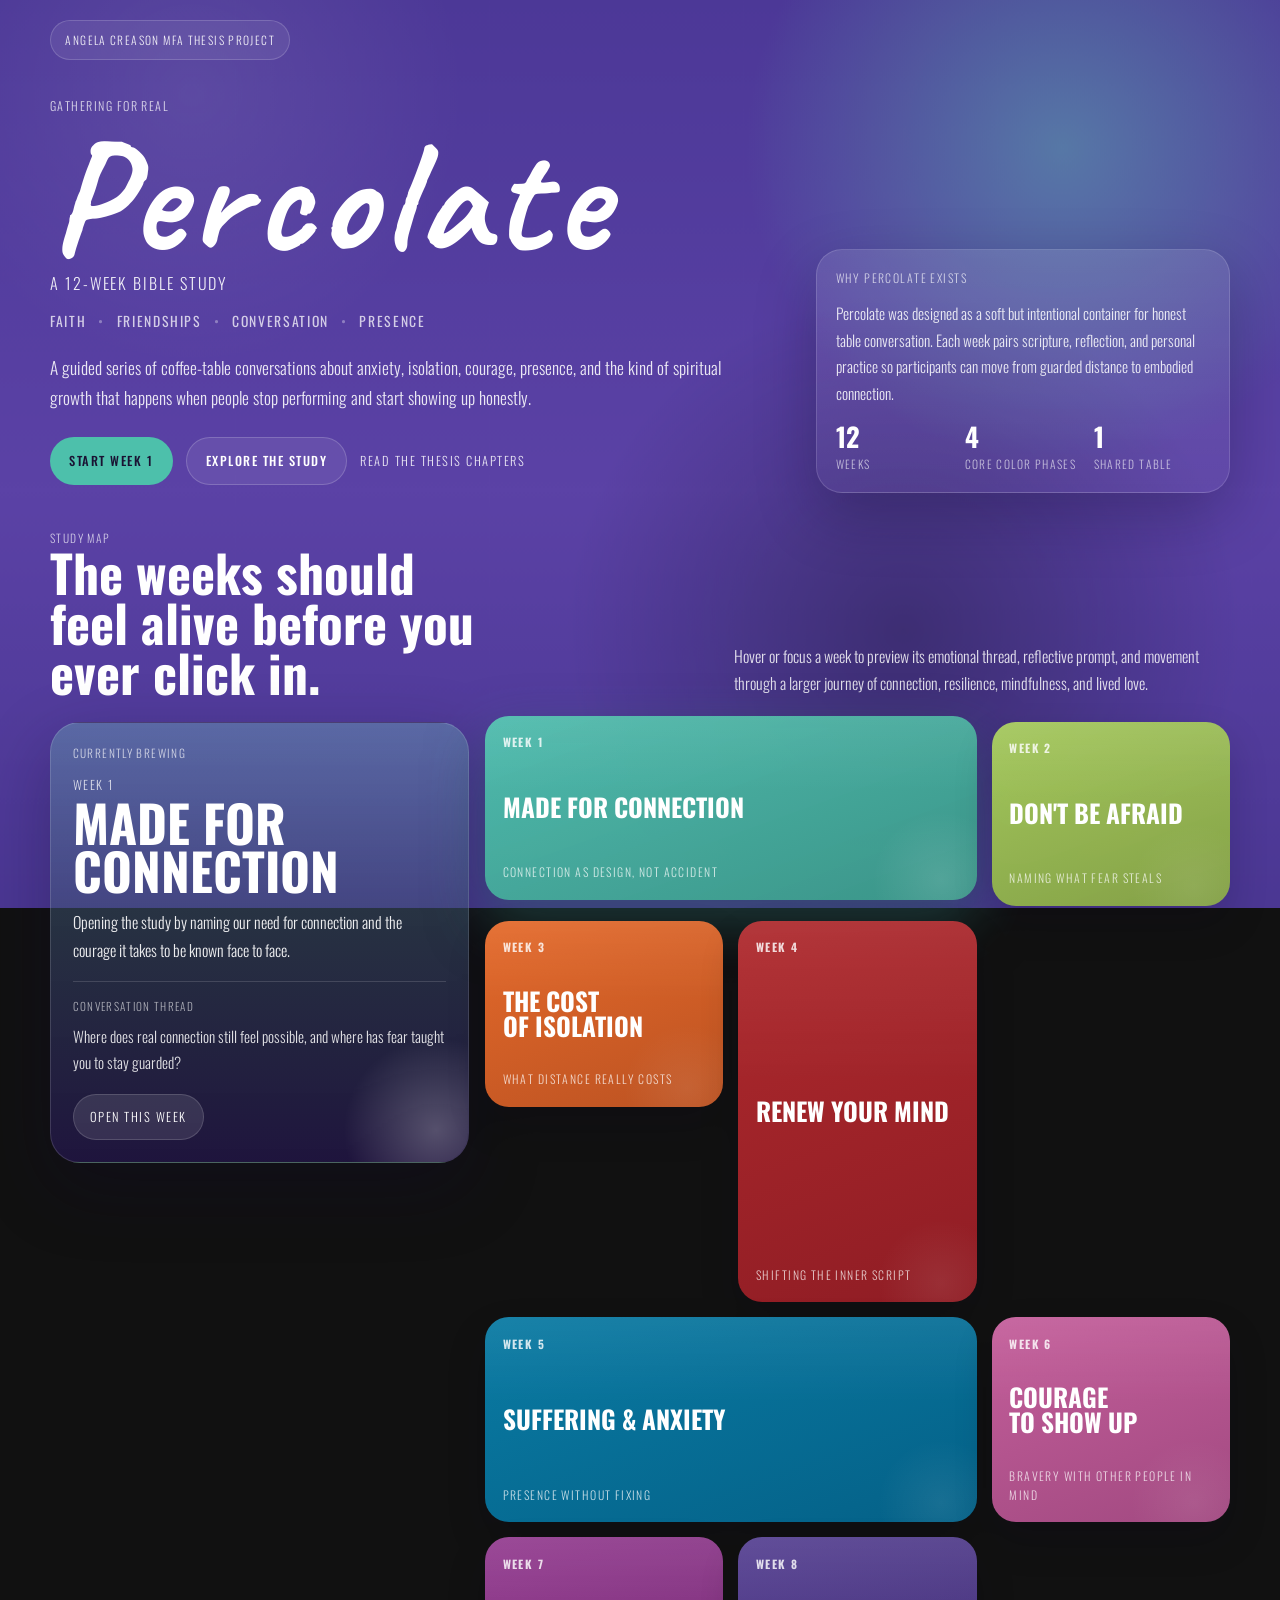
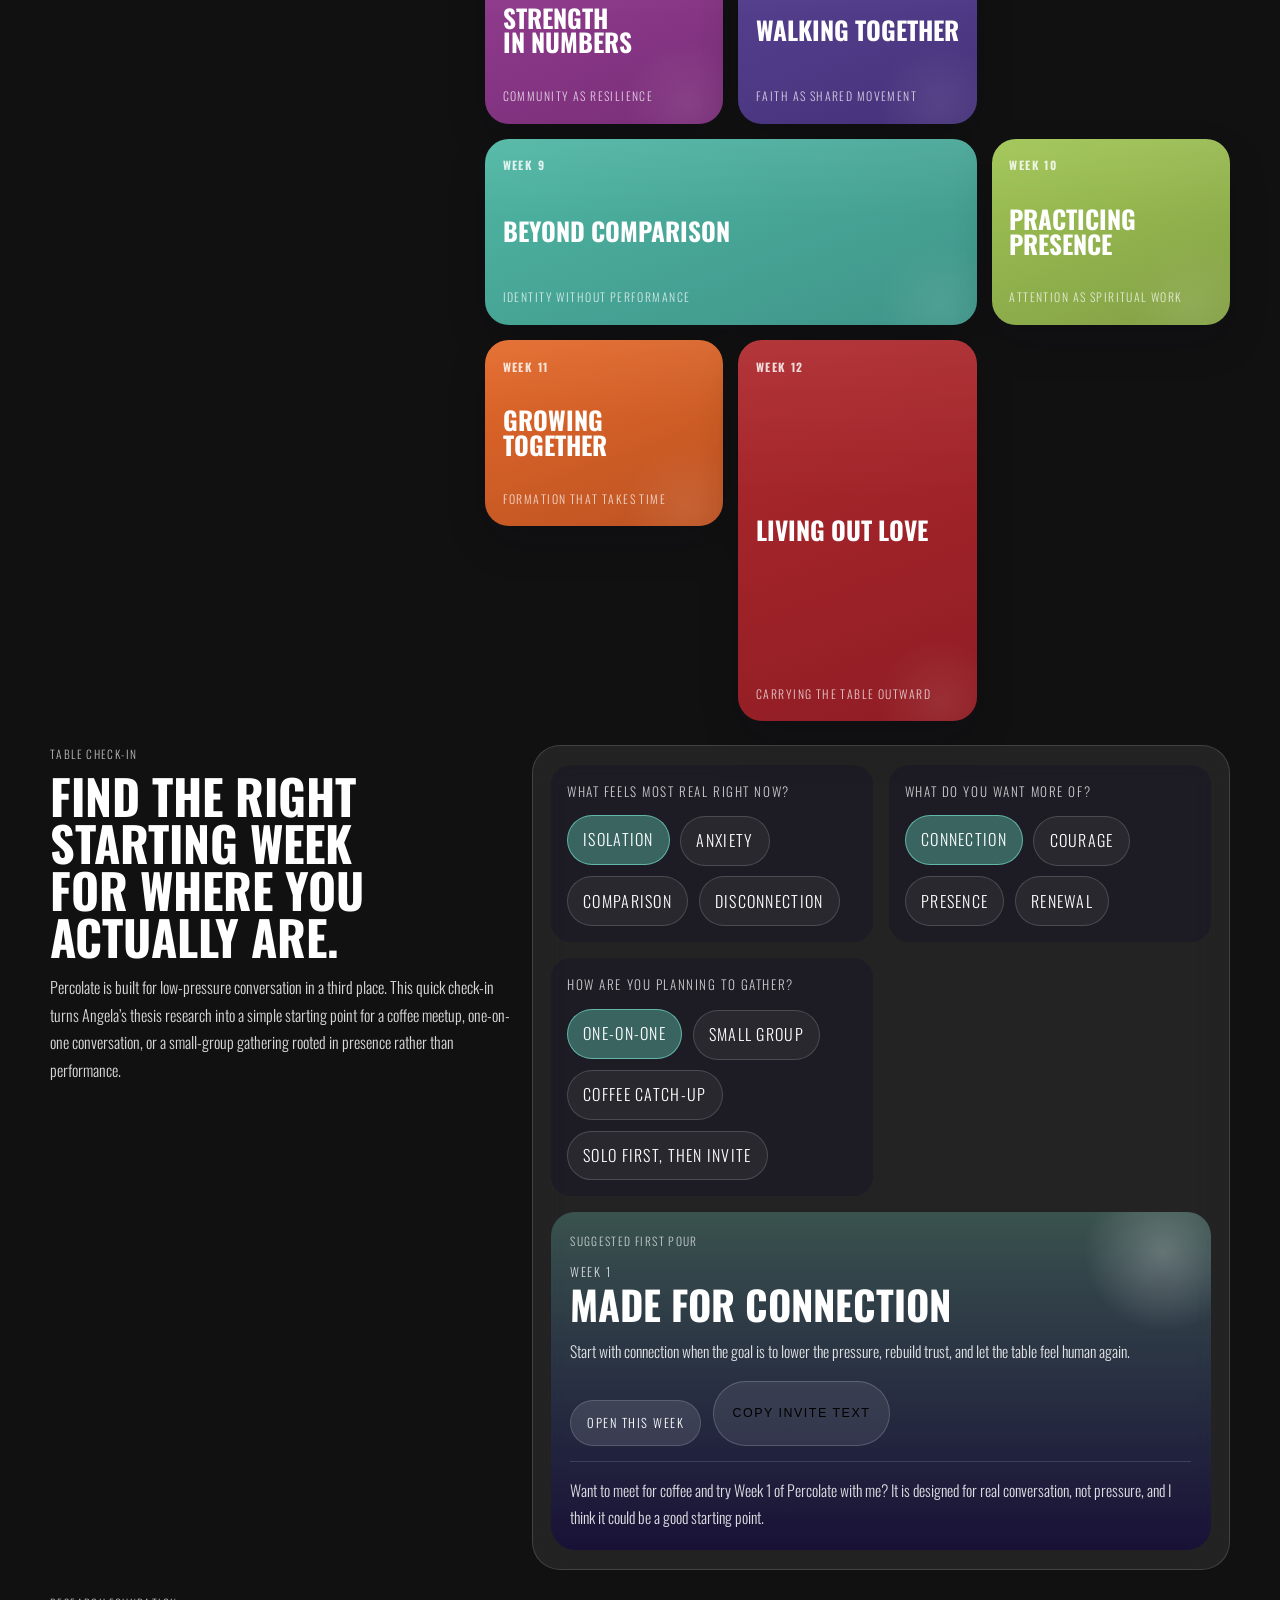
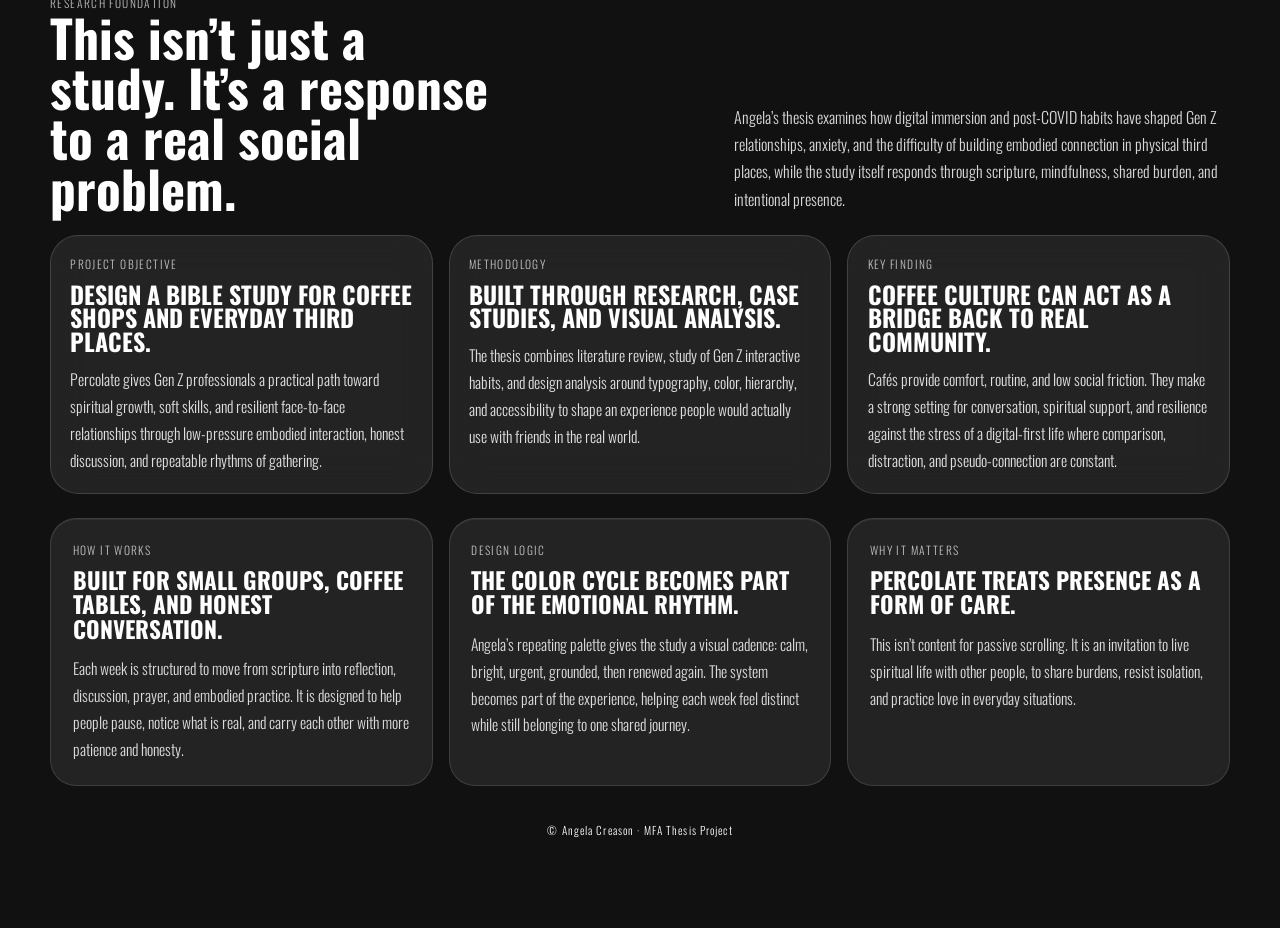
==== commit b19846e1: "Polish: view transitions, print stylesheet, meta descriptions, mobile spacing - Add View Transitions" ====
--- a/index.html
+++ b/index.html
@@ -3,6 +3,7 @@
 <head>
   <meta charset="UTF-8">
   <meta name="viewport" content="width=device-width, initial-scale=1.0">
+  <meta name="description" content="Percolate is a 12-week Bible study designed for coffee tables, small groups, and honest conversation about anxiety, isolation, courage, and presence.">
   <title>Percolate — A 12-Week Bible Study</title>
   <link rel="preconnect" href="https://fonts.googleapis.com">
   <link rel="preconnect" href="https://fonts.gstatic.com" crossorigin>
--- a/style.css
+++ b/style.css
@@ -15,6 +15,17 @@
   font-size: 16px;
   scroll-behavior: smooth;
   -webkit-text-size-adjust: 100%;
+}
+
+/* View Transitions API — smooth cross-page fade (Chrome/Edge 111+) */
+@view-transition {
+  navigation: auto;
+}
+
+::view-transition-old(root),
+::view-transition-new(root) {
+  animation-duration: 0.25s;
+  animation-timing-function: ease-in-out;
 }
 
 body {
@@ -197,11 +208,12 @@
 }
 
 .home-hero .logo-title {
+  font-family: 'Caveat', cursive;
   font-weight: 700;
-  font-size: clamp(4rem, 13vw, 8.6rem);
-  letter-spacing: 0.16em;
-  text-transform: uppercase;
-  line-height: 0.9;
+  font-size: clamp(4.5rem, 15vw, 10rem);
+  letter-spacing: 0.04em;
+  text-transform: none;
+  line-height: 0.85;
   margin-bottom: 0.4rem;
   text-wrap: balance;
 }
@@ -1056,10 +1068,11 @@
 }
 
 .key-verse blockquote {
-  font-weight: 300;
-  font-size: 1.1rem;
-  font-style: italic;
-  line-height: 1.5;
+  font-family: 'Caveat', cursive;
+  font-weight: 500;
+  font-size: 1.35rem;
+  font-style: normal;
+  line-height: 1.45;
   margin-bottom: 0.5rem;
 }
 
@@ -1323,9 +1336,42 @@
 }
 
 /* ============================================
-   RESPONSIVE — Tablet & Desktop
+   RESPONSIVE
    ============================================ */
 
+/* Small phones */
+@media (max-width: 380px) {
+  .session-hero {
+    padding: 2.5rem 1rem 2rem;
+  }
+
+  .section-card {
+    margin-left: 0.5rem;
+    margin-right: 0.5rem;
+    padding: 1.25rem 1rem;
+  }
+
+  .dual-section {
+    margin-left: 0.5rem;
+    margin-right: 0.5rem;
+  }
+
+  .key-verse-wrap {
+    margin-left: 0.5rem;
+    margin-right: 0.5rem;
+  }
+
+  .key-verse {
+    max-width: 95%;
+    padding: 1.25rem;
+  }
+
+  .next-week-cta {
+    padding: 0 0.5rem;
+  }
+}
+
+/* Tablet & Desktop */
 @media (min-width: 600px) {
   .dual-section {
     flex-direction: row;
@@ -1434,6 +1480,96 @@
 }
 
 /* ============================================
+   PRINT
+   ============================================ */
+
+@media print {
+  .page-bg,
+  .top-nav,
+  .session-progress,
+  .next-week-cta,
+  .modal-overlay,
+  .esv-copyright,
+  .site-footer {
+    display: none !important;
+  }
+
+  body,
+  .session-page {
+    background: #fff !important;
+    color: #222 !important;
+  }
+
+  .session-page::before {
+    display: none !important;
+  }
+
+  .content-wrap {
+    max-width: 100%;
+  }
+
+  .session-hero {
+    padding-top: 1rem;
+  }
+
+  .session-hero .session-title {
+    color: #222;
+    text-shadow: none;
+    font-size: 2.4rem;
+  }
+
+  .session-hero::after {
+    background: #ccc;
+  }
+
+  .section-card,
+  .dual-card {
+    background: #f8f8f8 !important;
+    border: 1px solid #ddd !important;
+    box-shadow: none !important;
+    color: #222 !important;
+    backdrop-filter: none !important;
+    -webkit-backdrop-filter: none !important;
+    break-inside: avoid;
+  }
+
+  .key-verse {
+    background: #f0f0f0 !important;
+    border: 1px solid #ccc !important;
+    box-shadow: none !important;
+    color: #222 !important;
+  }
+
+  .key-verse::after {
+    display: none !important;
+  }
+
+  .reading-link {
+    color: #222 !important;
+    border-color: #aaa !important;
+    background: transparent !important;
+  }
+
+  .week-badge {
+    color: #fff;
+  }
+
+  a {
+    color: #222 !important;
+  }
+
+  .section-card h2,
+  .dual-card h2 {
+    color: #444 !important;
+  }
+
+  .discussion-list li::before {
+    background: #666 !important;
+    box-shadow: none !important;
+  }
+}
+
+/* ============================================
    UTILITY CLASSES
    ============================================ */
 
@@ -1447,6 +1583,22 @@
   clip: rect(0,0,0,0);
   white-space: nowrap;
   border: 0;
+}
+
+/* Grain texture overlay — print-quality feel */
+.session-page::before {
+  content: '';
+  position: fixed;
+  top: 0;
+  left: 0;
+  width: 100%;
+  height: 100%;
+  z-index: 0;
+  pointer-events: none;
+  opacity: 0.035;
+  background-image: url("data:image/svg+xml,%3Csvg viewBox='0 0 256 256' xmlns='http://www.w3.org/2000/svg'%3E%3Cfilter id='n'%3E%3CfeTurbulence type='fractalNoise' baseFrequency='0.85' numOctaves='4' stitchTiles='stitch'/%3E%3C/filter%3E%3Crect width='100%25' height='100%25' filter='url(%23n)'/%3E%3C/svg%3E");
+  background-repeat: repeat;
+  background-size: 256px 256px;
 }
 
 /* Polka dot pattern overlay for Week 3 */
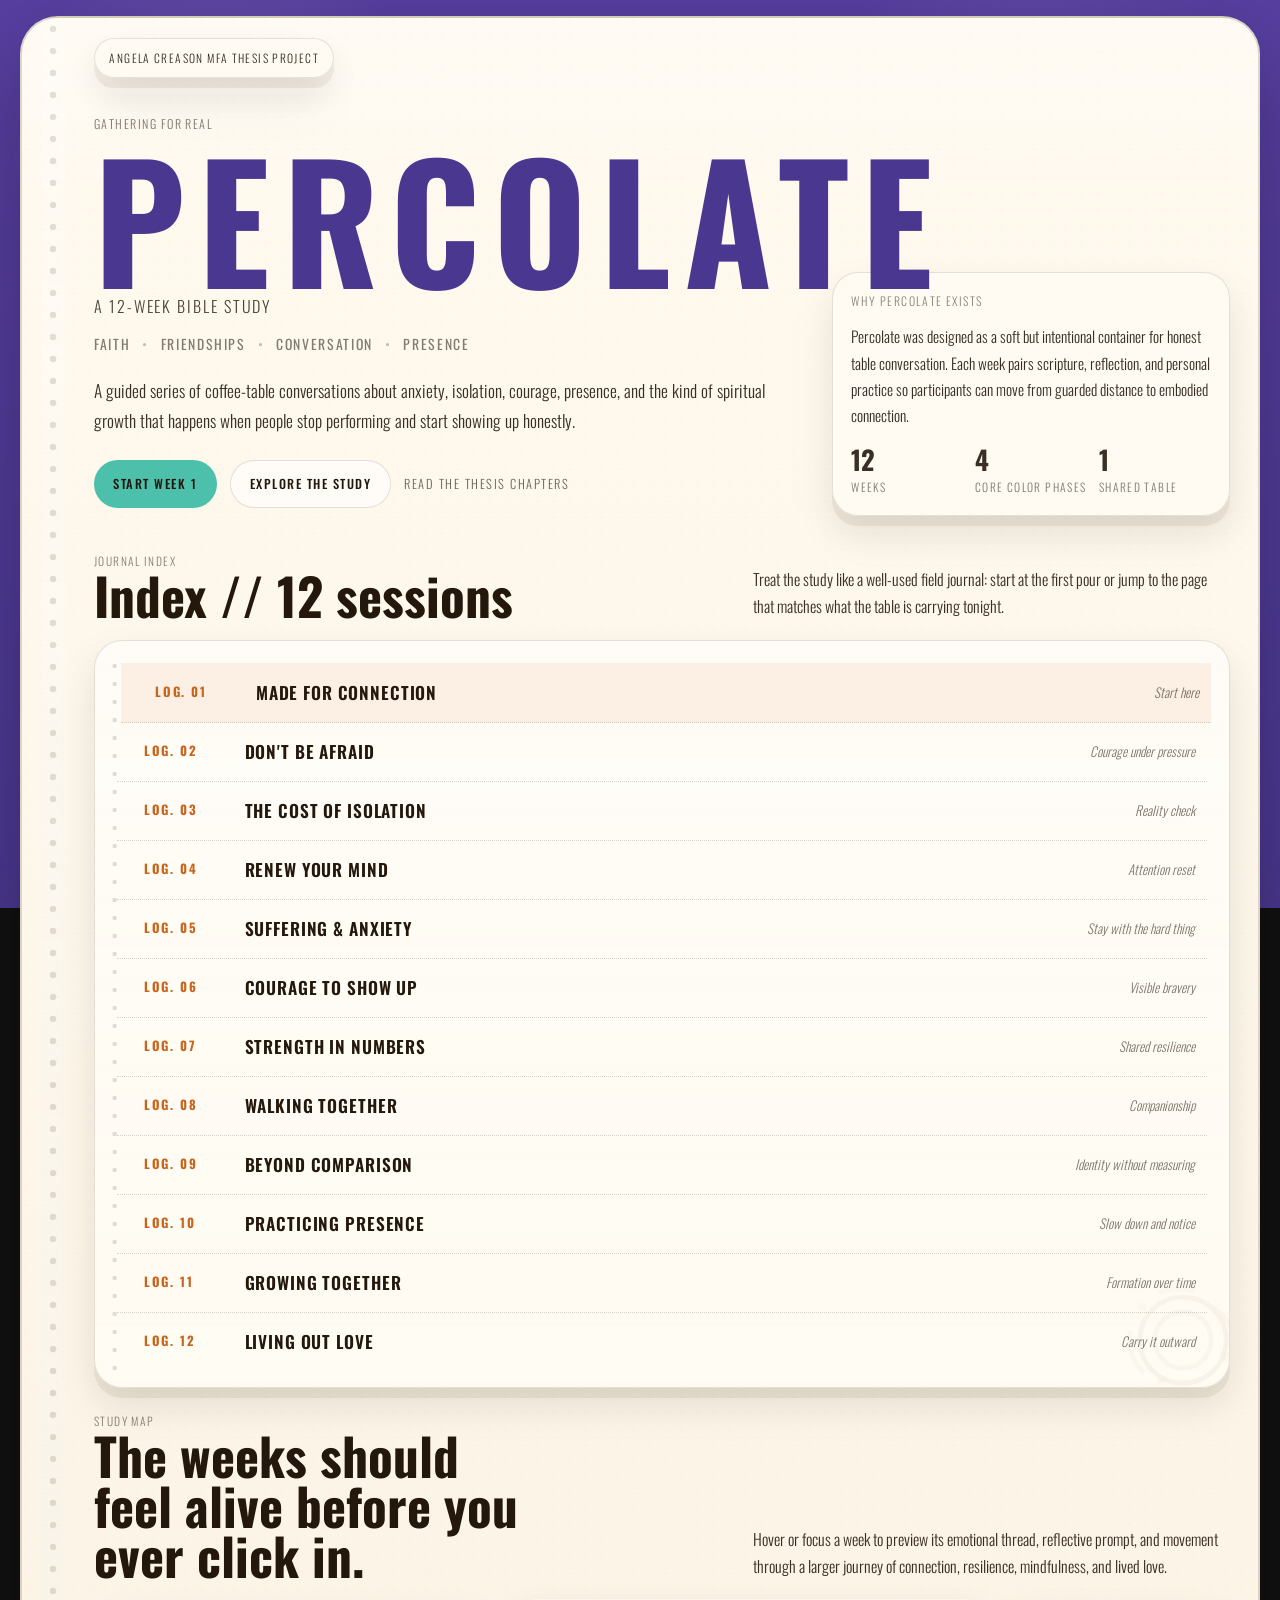
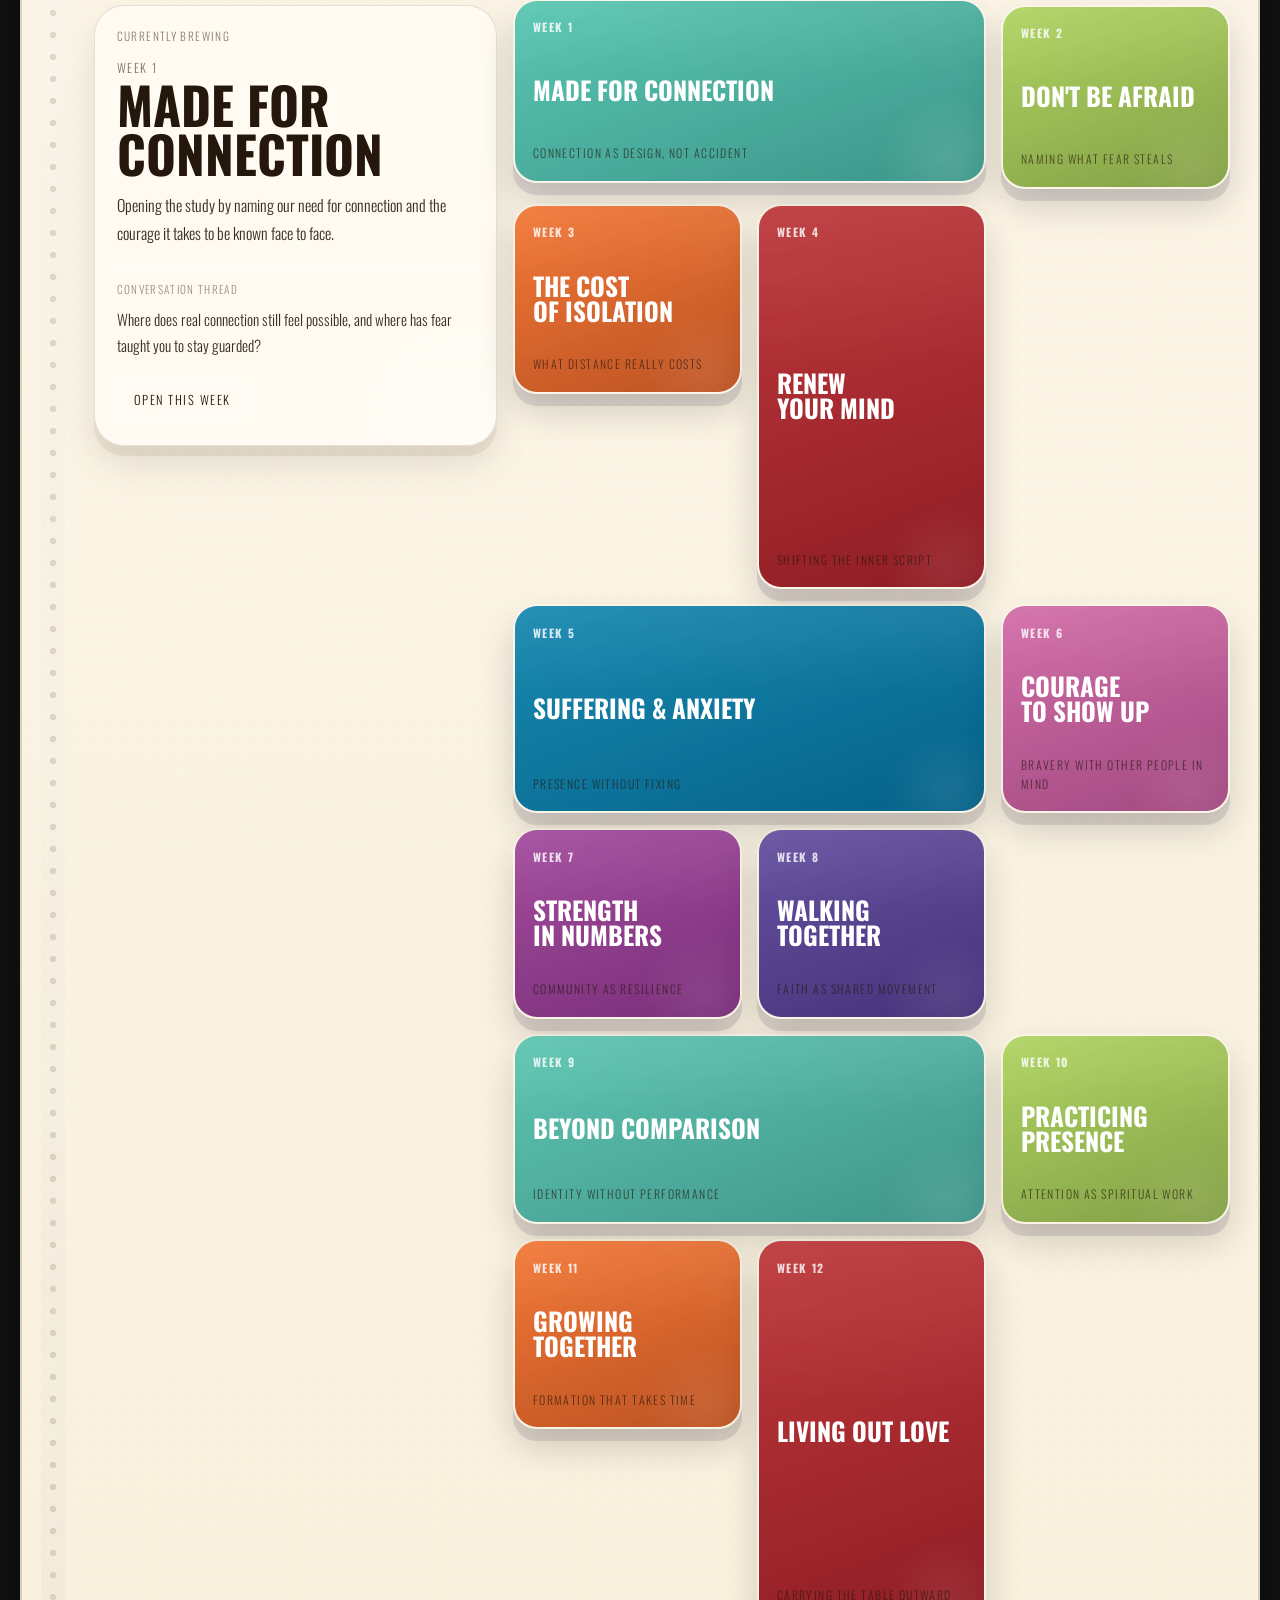
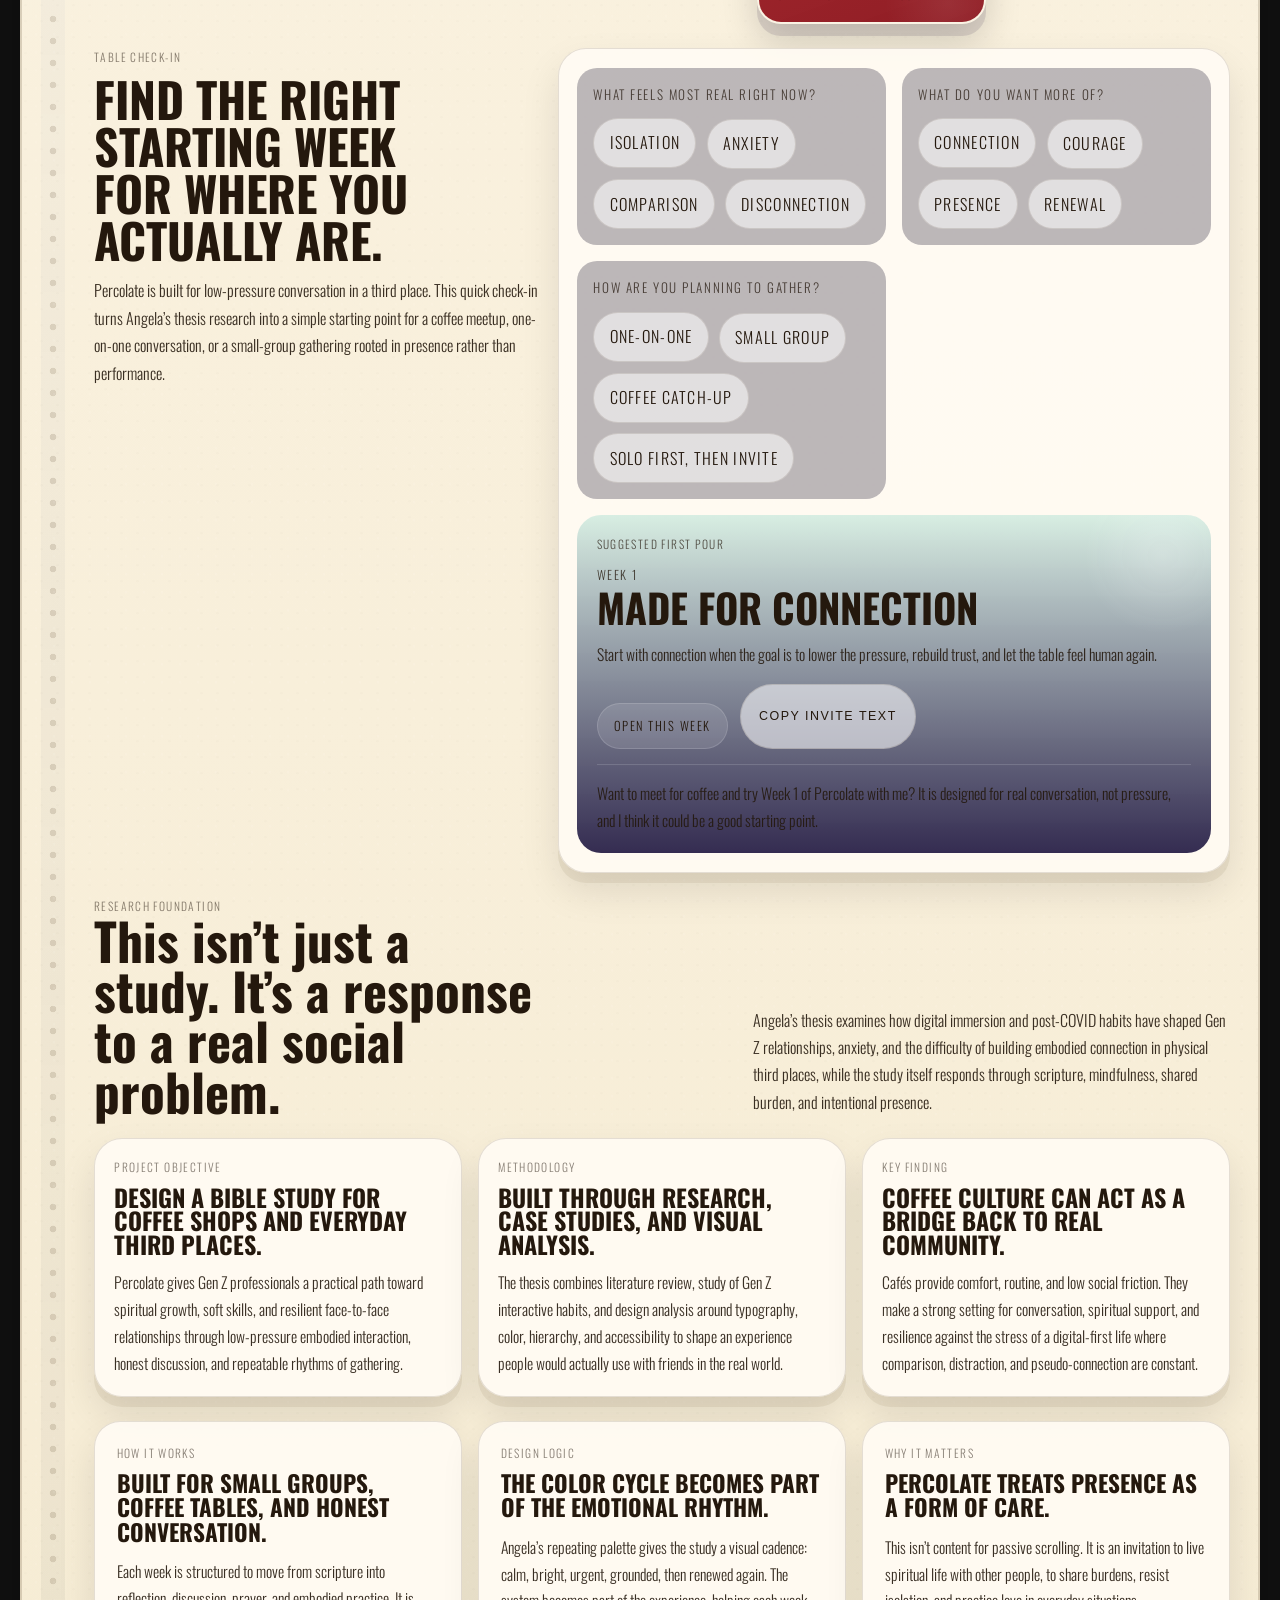
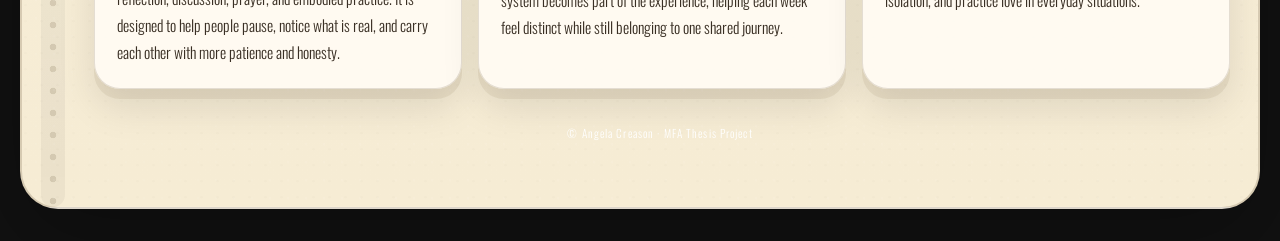
==== commit bc12afbd: "Add card images, coffee stain SVG, homepage enhancements, and readability polish Co-Authored-By: Cla" ====
--- a/index.html
+++ b/index.html
@@ -5,6 +5,10 @@
   <meta name="viewport" content="width=device-width, initial-scale=1.0">
   <meta name="description" content="Percolate is a 12-week Bible study designed for coffee tables, small groups, and honest conversation about anxiety, isolation, courage, and presence.">
   <title>Percolate — A 12-Week Bible Study</title>
+  <meta property="og:title" content="Percolate — A 12-Week Bible Study">
+  <meta property="og:description" content="A guided series of conversations about anxiety, isolation, courage, and what it means to keep showing up for one another.">
+  <meta property="og:type" content="website">
+  <meta name="theme-color" content="#563f98">
   <link rel="preconnect" href="https://fonts.googleapis.com">
   <link rel="preconnect" href="https://fonts.gstatic.com" crossorigin>
   <link href="https://fonts.googleapis.com/css2?family=Caveat:wght@400..700&family=Oswald:wght@200..700&display=swap" rel="stylesheet">
@@ -69,6 +73,83 @@
   </header>
 
   <main>
+    <section class="notebook-index" id="journal-index">
+      <div class="board-heading">
+        <div>
+          <p class="board-kicker">Journal index</p>
+          <h2>Index // 12 sessions</h2>
+        </div>
+        <p class="board-intro">
+          Treat the study like a well-used field journal: start at the first
+          pour or jump to the page that matches what the table is carrying
+          tonight.
+        </p>
+      </div>
+
+      <div class="index-list" aria-label="Percolate session index">
+        <a href="week1.html" class="index-item index-item--active">
+          <span class="log-no">Log. 01</span>
+          <span class="log-title">Made for Connection</span>
+          <span class="log-note">Start here</span>
+        </a>
+        <a href="week2.html" class="index-item">
+          <span class="log-no">Log. 02</span>
+          <span class="log-title">Don't Be Afraid</span>
+          <span class="log-note">Courage under pressure</span>
+        </a>
+        <a href="week3.html" class="index-item">
+          <span class="log-no">Log. 03</span>
+          <span class="log-title">The Cost of Isolation</span>
+          <span class="log-note">Reality check</span>
+        </a>
+        <a href="week4.html" class="index-item">
+          <span class="log-no">Log. 04</span>
+          <span class="log-title">Renew Your Mind</span>
+          <span class="log-note">Attention reset</span>
+        </a>
+        <a href="week5.html" class="index-item">
+          <span class="log-no">Log. 05</span>
+          <span class="log-title">Suffering &amp; Anxiety</span>
+          <span class="log-note">Stay with the hard thing</span>
+        </a>
+        <a href="week6.html" class="index-item">
+          <span class="log-no">Log. 06</span>
+          <span class="log-title">Courage to Show Up</span>
+          <span class="log-note">Visible bravery</span>
+        </a>
+        <a href="week7.html" class="index-item">
+          <span class="log-no">Log. 07</span>
+          <span class="log-title">Strength in Numbers</span>
+          <span class="log-note">Shared resilience</span>
+        </a>
+        <a href="week8.html" class="index-item">
+          <span class="log-no">Log. 08</span>
+          <span class="log-title">Walking Together</span>
+          <span class="log-note">Companionship</span>
+        </a>
+        <a href="week9.html" class="index-item">
+          <span class="log-no">Log. 09</span>
+          <span class="log-title">Beyond Comparison</span>
+          <span class="log-note">Identity without measuring</span>
+        </a>
+        <a href="week10.html" class="index-item">
+          <span class="log-no">Log. 10</span>
+          <span class="log-title">Practicing Presence</span>
+          <span class="log-note">Slow down and notice</span>
+        </a>
+        <a href="week11.html" class="index-item">
+          <span class="log-no">Log. 11</span>
+          <span class="log-title">Growing Together</span>
+          <span class="log-note">Formation over time</span>
+        </a>
+        <a href="week12.html" class="index-item">
+          <span class="log-no">Log. 12</span>
+          <span class="log-title">Living Out Love</span>
+          <span class="log-note">Carry it outward</span>
+        </a>
+      </div>
+    </section>
+
     <section class="home-board" id="study-map">
       <div class="board-heading">
         <div>
--- a/style.css
+++ b/style.css
@@ -90,10 +90,10 @@
 }
 
 .top-nav .nav-brand {
+  font-family: 'Caveat', cursive;
   font-weight: 700;
-  font-size: 1.1rem;
-  letter-spacing: 0.15em;
-  text-transform: uppercase;
+  font-size: 1.4rem;
+  letter-spacing: 0.04em;
 }
 
 .top-nav .nav-links {
@@ -1231,6 +1231,1056 @@
   font-size: 0.7rem;
   font-weight: 300;
   letter-spacing: 0.1em;
+}
+
+/* ============================================
+   SESSION PAGES — POSTER NOTEBOOK OVERRIDE
+   ============================================ */
+
+.session-page {
+  --paper: #f6ecd4;
+  --paper-bright: #fff9ef;
+  --paper-shadow: #d8c08b;
+  --ink: #23170c;
+  --ink-soft: rgba(35, 23, 12, 0.72);
+  --paper-line: rgba(70, 48, 24, 0.18);
+  --cream-ink: #f8ef9d;
+  --page-shift: 0px;
+  color: var(--ink);
+  background:
+    radial-gradient(circle at top, rgba(255,255,255,0.08), transparent 45%),
+    color-mix(in srgb, var(--week-bg) 84%, #120c13 16%);
+}
+
+.session-page .page-bg {
+  transform: scale(1.04) translate3d(0, calc(var(--page-shift) * -1), 0);
+  transition: transform 0.45s ease;
+  filter: saturate(1.12) contrast(1.04);
+}
+
+.session-page .page-bg::before,
+.session-page .page-bg::after {
+  content: "";
+  position: absolute;
+  inset: 0;
+  pointer-events: none;
+}
+
+.session-page .page-bg::before {
+  background:
+    linear-gradient(180deg, rgba(255,255,255,0.05), rgba(0,0,0,0.08)),
+    radial-gradient(circle at 18% 20%, rgba(255,255,255,0.14), transparent 24%),
+    radial-gradient(circle at 82% 18%, rgba(255,255,255,0.11), transparent 20%);
+}
+
+.session-page .page-bg::after {
+  opacity: 0.28;
+  background:
+    radial-gradient(circle at 12% 16%, rgba(255,255,255,0.28) 0 2px, transparent 2.4px),
+    radial-gradient(circle at 74% 68%, rgba(0,0,0,0.22) 0 1.4px, transparent 1.8px);
+  background-size: 18px 18px, 22px 22px;
+}
+
+.session-page.pattern-dots .page-bg {
+  background:
+    radial-gradient(circle, color-mix(in srgb, var(--week-accent) 34%, #ffffff 8%) 0 18%, transparent 19%) 0 0 / 34px 34px,
+    radial-gradient(circle, rgba(0,0,0,0.16) 0 12%, transparent 13%) 17px 17px / 34px 34px,
+    linear-gradient(180deg, color-mix(in srgb, var(--week-bg) 92%, #ffffff 4%) 0%, color-mix(in srgb, var(--week-bg) 88%, #130d12 12%) 100%);
+}
+
+.session-page.pattern-grid .page-bg {
+  background:
+    linear-gradient(90deg, rgba(255,255,255,0.14) 0 7px, transparent 7px 100%) 0 0 / 30px 30px,
+    linear-gradient(rgba(0,0,0,0.16) 0 7px, transparent 7px 100%) 0 0 / 30px 30px,
+    linear-gradient(180deg, color-mix(in srgb, var(--week-bg) 90%, #ffffff 5%) 0%, color-mix(in srgb, var(--week-bg) 86%, #130d12 14%) 100%);
+}
+
+.session-page.pattern-waves .page-bg {
+  background:
+    radial-gradient(circle at 0 100%, transparent 24px, rgba(255,255,255,0.18) 24px 28px, transparent 28px) 0 0 / 54px 28px,
+    radial-gradient(circle at 27px 0, transparent 24px, rgba(0,0,0,0.18) 24px 28px, transparent 28px) 0 14px / 54px 28px,
+    linear-gradient(180deg, color-mix(in srgb, var(--week-bg) 92%, #ffffff 3%) 0%, color-mix(in srgb, var(--week-bg) 86%, #140c12 14%) 100%);
+}
+
+.session-page.pattern-burst .page-bg {
+  background:
+    repeating-conic-gradient(from 0deg at 50% 50%, rgba(255,255,255,0.15) 0 14deg, transparent 14deg 28deg),
+    linear-gradient(180deg, color-mix(in srgb, var(--week-bg) 92%, #ffffff 4%) 0%, color-mix(in srgb, var(--week-bg) 86%, #120d12 14%) 100%);
+}
+
+.session-page .content-wrap {
+  position: relative;
+  max-width: 1120px;
+  margin: 1rem auto 2.5rem;
+  padding: 0 0 2rem;
+  background:
+    linear-gradient(180deg, rgba(255,255,255,0.4) 0%, rgba(255,255,255,0.08) 3%, transparent 3.5%),
+    linear-gradient(180deg, var(--paper-bright) 0%, var(--paper) 100%);
+  border: 2px solid rgba(67, 46, 21, 0.2);
+  border-radius: 34px;
+  box-shadow:
+    0 28px 90px rgba(0,0,0,0.3),
+    inset 0 1px 0 rgba(255,255,255,0.6);
+  overflow: hidden;
+}
+
+.session-page .content-wrap::before,
+.session-page .content-wrap::after {
+  content: "";
+  position: absolute;
+  pointer-events: none;
+}
+
+.session-page .content-wrap::before {
+  top: 0;
+  bottom: 0;
+  left: 1.2rem;
+  width: 1.5rem;
+  border-radius: 999px;
+  background:
+    radial-gradient(circle, rgba(72, 50, 24, 0.18) 0 3px, transparent 3.6px) center top / 12px 22px repeat-y,
+    linear-gradient(180deg, rgba(255,255,255,0.38), rgba(0,0,0,0.05));
+  opacity: 0.8;
+}
+
+.session-page .content-wrap::after {
+  inset: 0;
+  opacity: 0.18;
+  background:
+    radial-gradient(circle at 20% 22%, rgba(0,0,0,0.1) 0 1.1px, transparent 1.5px),
+    radial-gradient(circle at 72% 66%, rgba(255,255,255,0.45) 0 1.1px, transparent 1.5px);
+  background-size: 16px 16px, 18px 18px;
+}
+
+.session-page .top-nav {
+  padding: 1rem 1.25rem 1rem 3.9rem;
+  color: var(--ink);
+  background: rgba(252, 244, 226, 0.88);
+  border-bottom: 2px dashed rgba(72, 50, 24, 0.16);
+  backdrop-filter: blur(4px);
+  -webkit-backdrop-filter: blur(4px);
+}
+
+.session-page .top-nav .nav-links a,
+.session-page .top-nav .nav-brand,
+.session-page .nav-arrow {
+  color: var(--ink);
+}
+
+.session-page .top-nav .nav-links a:hover,
+.session-page .nav-arrow:hover {
+  background: rgba(54, 35, 17, 0.08);
+}
+
+.session-page .session-progress {
+  height: 7px;
+  background: rgba(61, 41, 20, 0.12);
+}
+
+.session-page .progress-bar {
+  border-radius: 999px;
+  box-shadow: 0 0 0 1px rgba(255,255,255,0.26);
+}
+
+.session-page .session-hero {
+  max-width: 980px;
+  margin: 0 auto;
+  padding: 2rem 1.5rem 1.1rem 4.3rem;
+  text-align: left;
+}
+
+.session-page .session-hero::after {
+  display: none;
+}
+
+.session-page .week-badge {
+  color: var(--paper-bright);
+  border: 2px solid rgba(35, 23, 12, 0.2);
+  box-shadow: 4px 4px 0 rgba(67, 46, 21, 0.12);
+}
+
+.session-page .session-hero .week-label {
+  color: var(--ink-soft);
+  margin-bottom: 0.8rem;
+}
+
+.session-page .session-hero .session-title {
+  position: relative;
+  display: inline-block;
+  padding: 0.95rem 1.55rem 1.2rem;
+  color: var(--cream-ink);
+  background: linear-gradient(180deg, color-mix(in srgb, var(--week-accent) 84%, #ffffff 4%) 0%, color-mix(in srgb, var(--week-accent) 92%, #000000 8%) 100%);
+  border: 6px solid #efe07f;
+  border-radius: 999px;
+  box-shadow:
+    0 14px 0 rgba(93, 66, 34, 0.12),
+    0 18px 38px rgba(0,0,0,0.16);
+  font-family: 'Oswald', sans-serif;
+  font-weight: 700;
+  font-size: clamp(2.8rem, 8vw, 5.7rem);
+  line-height: 0.9;
+  letter-spacing: 0.01em;
+  text-transform: none;
+  transform: rotate(-2.4deg);
+  animation: titleBob 4.8s ease-in-out infinite;
+}
+
+.session-page .session-hero .session-title::before,
+.session-page .session-hero .session-title::after {
+  content: "";
+  position: absolute;
+  background: inherit;
+}
+
+.session-page .session-hero .session-title::before {
+  left: 1.8rem;
+  bottom: -1.25rem;
+  width: 2.8rem;
+  height: 2rem;
+  border-left: 6px solid #efe07f;
+  border-bottom: 6px solid #efe07f;
+  border-bottom-left-radius: 1.8rem;
+  transform: skewX(-36deg);
+}
+
+.session-page .session-hero .session-title::after {
+  left: 48%;
+  bottom: -2rem;
+  width: 1.35rem;
+  height: 1.35rem;
+  border-radius: 50%;
+  border: 4px solid #efe07f;
+  transform: translateX(-50%);
+}
+
+@keyframes titleBob {
+  0%, 100% { transform: rotate(-2.4deg) translateY(0); }
+  50% { transform: rotate(-1.4deg) translateY(-4px); }
+}
+
+.session-page .section-card,
+.session-page .dual-card,
+.session-page .key-verse {
+  color: var(--ink);
+  backdrop-filter: none;
+  -webkit-backdrop-filter: none;
+  box-shadow:
+    0 12px 0 rgba(90, 66, 36, 0.08),
+    0 18px 36px rgba(0,0,0,0.12);
+}
+
+.session-page .section-card,
+.session-page .dual-card {
+  position: relative;
+  background: rgba(255, 250, 240, 0.96);
+  border: 2px solid rgba(73, 50, 24, 0.18);
+  overflow: hidden;
+}
+
+.session-page .section-card::before,
+.session-page .dual-card::before {
+  content: "";
+  position: absolute;
+  top: 1rem;
+  bottom: 1rem;
+  left: 0.9rem;
+  width: 0.45rem;
+  border-radius: 999px;
+  background:
+    radial-gradient(circle, rgba(65, 44, 20, 0.22) 0 2px, transparent 2.4px) center top / 8px 18px repeat-y;
+  opacity: 0.75;
+}
+
+.session-page .section-card h2,
+.session-page .dual-card h2 {
+  color: color-mix(in srgb, var(--week-accent) 78%, #6d4b1b 22%);
+  opacity: 1;
+  font-weight: 700;
+  font-size: 0.92rem;
+  letter-spacing: 0.14em;
+}
+
+.session-page .section-card h2,
+.session-page .section-card p,
+.session-page .section-card ul,
+.session-page .dual-card h2,
+.session-page .dual-card p {
+  position: relative;
+  z-index: 1;
+}
+
+.session-page .section-card h2,
+.session-page .section-card p,
+.session-page .section-card ul,
+.session-page .reading-links,
+.session-page .dual-card h2,
+.session-page .dual-card p {
+  margin-left: 1.05rem;
+}
+
+.session-page .section-card[aria-label="Coffee Moment"] {
+  transform: rotate(-1.15deg);
+  background:
+    radial-gradient(circle at 88% 18%, rgba(255, 209, 102, 0.28), transparent 16%),
+    rgba(255, 250, 240, 0.96);
+}
+
+.session-page .coffee-moment {
+  align-items: center;
+}
+
+.session-page .coffee-icon {
+  font-size: 2.7rem;
+  color: var(--week-accent);
+  text-shadow: 0 4px 12px rgba(0,0,0,0.08);
+}
+
+.session-page .coffee-moment p,
+.session-page .reflection-text,
+.session-page .discussion-list li,
+.session-page .dual-card p,
+.session-page .reading-link,
+.session-page .esv-copyright p {
+  color: var(--ink);
+}
+
+.session-page .key-verse-wrap {
+  justify-content: flex-start;
+  padding-right: 0;
+}
+
+.session-page .key-verse {
+  max-width: min(560px, 100%);
+  padding: 1.2rem 1.55rem 1.15rem;
+  background: rgba(255, 251, 244, 0.98);
+  border: 6px solid var(--week-accent);
+  border-radius: 999px;
+  transform: rotate(1.35deg);
+}
+
+.session-page .key-verse::after {
+  left: 2rem;
+  bottom: -1.4rem;
+  width: 3rem;
+  height: 2.1rem;
+  border-left: 6px solid var(--week-accent);
+  border-bottom: 6px solid var(--week-accent);
+  border-bottom-left-radius: 2rem;
+  border-top: 0;
+  border-right: 0;
+  background: rgba(255, 251, 244, 0.98);
+  transform: skewX(-34deg);
+}
+
+.session-page .key-verse blockquote {
+  font-family: 'Oswald', sans-serif;
+  font-size: clamp(1.3rem, 3vw, 2rem);
+  font-weight: 600;
+  line-height: 1.12;
+  letter-spacing: 0.01em;
+}
+
+.session-page .key-verse cite {
+  margin-top: 0.55rem;
+  color: var(--ink-soft);
+}
+
+.session-page .section-card[aria-label="Reflection"] {
+  transform: rotate(0.55deg);
+}
+
+.session-page .section-card[aria-label="Discussion Questions"] {
+  border: 6px solid var(--week-accent);
+  border-radius: 52px;
+  background: rgba(255, 251, 244, 0.98);
+  transform: rotate(-1deg);
+}
+
+.session-page .section-card[aria-label="Discussion Questions"]::after {
+  content: "";
+  position: absolute;
+  left: 1.9rem;
+  bottom: -1.25rem;
+  width: 3.1rem;
+  height: 2.1rem;
+  background: rgba(255, 251, 244, 0.98);
+  border-left: 6px solid var(--week-accent);
+  border-bottom: 6px solid var(--week-accent);
+  border-bottom-left-radius: 2rem;
+  transform: skewX(-34deg);
+}
+
+.session-page .discussion-list li {
+  border-bottom-color: rgba(73, 50, 24, 0.12);
+  font-size: 1.05rem;
+  font-weight: 400;
+}
+
+.session-page .discussion-list li::before {
+  top: 0.9rem;
+  width: 0.52rem;
+  height: 0.52rem;
+  box-shadow: none;
+}
+
+.session-page .dual-section {
+  gap: 1.1rem;
+}
+
+.session-page .dual-card {
+  background: rgba(255, 250, 241, 0.96);
+}
+
+.session-page .dual-card[aria-label="Prayer"] {
+  transform: rotate(1deg);
+}
+
+.session-page .dual-card[aria-label="Personal Practice"] {
+  transform: rotate(-1.2deg);
+  background:
+    linear-gradient(180deg, rgba(255,255,255,0.38), transparent 28%),
+    rgba(255, 248, 230, 0.98);
+}
+
+.session-page .dual-card[aria-label="Personal Practice"] p {
+  font-family: 'Caveat', cursive;
+  font-size: 1.95rem;
+  line-height: 1.05;
+  letter-spacing: 0.01em;
+}
+
+.session-page .reading-link {
+  background: rgba(255,255,255,0.7);
+  border-color: rgba(73, 50, 24, 0.18);
+  color: var(--ink);
+}
+
+.session-page .reading-link:hover,
+.session-page .reading-link:focus-visible {
+  background: color-mix(in srgb, var(--week-bg) 16%, #ffffff 84%);
+}
+
+.session-page .next-week-link {
+  color: var(--ink);
+  background: rgba(255, 247, 230, 0.92);
+  border-width: 2px;
+  border-radius: 26px;
+  box-shadow:
+    0 10px 0 rgba(90, 66, 36, 0.08),
+    0 16px 32px rgba(0,0,0,0.12);
+}
+
+.session-page .next-week-label {
+  color: var(--ink-soft);
+}
+
+.session-page .next-week-title {
+  color: color-mix(in srgb, var(--week-accent) 82%, #2c2012 18%);
+}
+
+.session-page .esv-copyright {
+  padding-bottom: 2.25rem;
+}
+
+.session-page .site-footer {
+  color: rgba(35, 23, 12, 0.58);
+  opacity: 1;
+}
+
+.bookmark-fab {
+  position: fixed;
+  right: 1rem;
+  bottom: 1rem;
+  z-index: 220;
+  display: inline-flex;
+  align-items: flex-start;
+  justify-content: center;
+  width: 74px;
+  height: 88px;
+  padding-top: 1rem;
+  clip-path: polygon(0 0, 100% 0, 100% 100%, 50% 76%, 0 100%);
+  background: linear-gradient(180deg, color-mix(in srgb, var(--week-accent, #4dc0ab) 92%, #ffffff 4%) 0%, color-mix(in srgb, var(--week-accent, #4dc0ab) 88%, #000000 12%) 100%);
+  color: #fff8db;
+  border: 2px solid rgba(35, 23, 12, 0.16);
+  box-shadow: 0 18px 40px rgba(0,0,0,0.26);
+  font-size: 0.7rem;
+  font-weight: 700;
+  letter-spacing: 0.16em;
+  text-transform: uppercase;
+  transition: transform 0.22s ease, box-shadow 0.22s ease;
+}
+
+.bookmark-fab:hover,
+.bookmark-fab:focus-visible {
+  transform: translateY(-4px) rotate(-2deg);
+  box-shadow: 0 24px 48px rgba(0,0,0,0.3);
+}
+
+.bookmark-fab span {
+  pointer-events: none;
+}
+
+@media (min-width: 860px) {
+  .session-page .session-hero {
+    padding-left: 5.5rem;
+    padding-right: 4rem;
+  }
+
+  .session-page .section-card[aria-label="Coffee Moment"],
+  .session-page .section-card[aria-label="Reflection"],
+  .session-page .section-card[aria-label="Additional Reading"] {
+    margin-left: 5.5rem;
+    margin-right: 34%;
+  }
+
+  .session-page .key-verse-wrap,
+  .session-page .section-card[aria-label="Discussion Questions"],
+  .session-page .dual-section,
+  .session-page .next-week-cta {
+    margin-left: 32%;
+    margin-right: 2rem;
+  }
+}
+
+@media (max-width: 720px) {
+  .session-page .content-wrap {
+    margin: 0;
+    border-radius: 0;
+    border-left: 0;
+    border-right: 0;
+  }
+
+  .session-page .content-wrap::before {
+    left: 0.85rem;
+  }
+
+  .session-page .top-nav {
+    padding-left: 3.25rem;
+  }
+
+  .session-page .session-hero {
+    padding-left: 3.4rem;
+    padding-right: 1.1rem;
+  }
+
+  .session-page .section-card,
+  .session-page .dual-section,
+  .session-page .key-verse-wrap {
+    margin-left: 0.8rem;
+    margin-right: 0.8rem;
+  }
+
+  .session-page .section-card h2,
+  .session-page .section-card p,
+  .session-page .section-card ul,
+  .session-page .reading-links,
+  .session-page .dual-card h2,
+  .session-page .dual-card p {
+    margin-left: 0.8rem;
+  }
+
+  .session-page .key-verse {
+    max-width: 100%;
+  }
+
+  .bookmark-fab {
+    width: 66px;
+    height: 80px;
+    right: 0.75rem;
+    bottom: 0.75rem;
+    padding-top: 0.9rem;
+    font-size: 0.62rem;
+  }
+}
+
+@media (prefers-reduced-motion: reduce) {
+  .session-page .page-bg,
+  .session-page .session-hero .session-title,
+  .bookmark-fab {
+    transition: none;
+    animation: none;
+    transform: none;
+  }
+}
+
+/* ============================================
+   SESSION PAGES — REAL CARD STAGE OVERRIDE
+   ============================================ */
+
+.session-page.has-study-card .content-wrap {
+  background: #f3f0ec;
+}
+
+.session-page.has-study-card .content-wrap::before,
+.session-page.has-study-card .content-wrap::after {
+  display: none;
+}
+
+.session-page.has-study-card .session-hero {
+  display: none;
+}
+
+.study-card-stage {
+  position: relative;
+  z-index: 1;
+  max-width: 1080px;
+  margin: 1.25rem auto 1.75rem;
+  padding: 0 1rem;
+  text-align: center;
+}
+
+.study-card-shell {
+  position: relative;
+  display: inline-block;
+  width: min(100%, 940px);
+  padding: 1.1rem;
+  background: #ffffff;
+  border-radius: 8px;
+  box-shadow:
+    0 18px 60px rgba(0,0,0,0.18),
+    0 0 0 1px rgba(0,0,0,0.06);
+}
+
+.study-card-shell::after {
+  content: "";
+  position: absolute;
+  right: -1.4rem;
+  bottom: -1.4rem;
+  width: 8.5rem;
+  height: 8.5rem;
+  background: url('coffee-stain.svg') no-repeat center / contain;
+  opacity: 0.38;
+  pointer-events: none;
+}
+
+.study-card-image {
+  width: 100%;
+  height: auto;
+  border-radius: 2px;
+  transform-origin: center;
+  clip-path: inset(10% 8% 11% 8%);
+  animation: posterFloat 7s ease-in-out infinite;
+}
+
+.study-card-caption {
+  margin-top: 0.8rem;
+  color: rgba(35, 23, 12, 0.56);
+  font-size: 0.76rem;
+  letter-spacing: 0.12em;
+  text-transform: uppercase;
+}
+
+@keyframes posterFloat {
+  0%, 100% {
+    transform: scale(1.18) translateY(0) rotate(-0.35deg);
+  }
+  50% {
+    transform: scale(1.18) translateY(-6px) rotate(0.35deg);
+  }
+}
+
+.session-page.has-study-card .section-card,
+.session-page.has-study-card .dual-card,
+.session-page.has-study-card .key-verse {
+  transform: none;
+  border-width: 1px;
+  border-color: rgba(73, 50, 24, 0.16);
+  border-radius: 18px;
+  box-shadow:
+    0 8px 24px rgba(0,0,0,0.08),
+    inset 0 1px 0 rgba(255,255,255,0.38);
+}
+
+.session-page.has-study-card .section-card::before,
+.session-page.has-study-card .section-card[aria-label="Discussion Questions"]::after,
+.session-page.has-study-card .key-verse::after {
+  display: none;
+}
+
+.session-page.has-study-card .section-card,
+.session-page.has-study-card .key-verse-wrap,
+.session-page.has-study-card .dual-section,
+.session-page.has-study-card .next-week-cta,
+.session-page.has-study-card .esv-copyright {
+  max-width: 920px;
+  margin-left: auto;
+  margin-right: auto;
+}
+
+.session-page.has-study-card .section-card,
+.session-page.has-study-card .dual-section {
+  margin-bottom: 1rem;
+}
+
+.session-page.has-study-card .section-card h2,
+.session-page.has-study-card .section-card p,
+.session-page.has-study-card .section-card ul,
+.session-page.has-study-card .reading-links,
+.session-page.has-study-card .dual-card h2,
+.session-page.has-study-card .dual-card p {
+  margin-left: 0;
+}
+
+.session-page.has-study-card .section-card[aria-label="Coffee Moment"],
+.session-page.has-study-card .section-card[aria-label="Reflection"],
+.session-page.has-study-card .section-card[aria-label="Discussion Questions"],
+.session-page.has-study-card .section-card[aria-label="Additional Reading"] {
+  margin-left: auto;
+  margin-right: auto;
+}
+
+.session-page.has-study-card .key-verse-wrap {
+  justify-content: center;
+  margin-bottom: 1rem;
+}
+
+.session-page.has-study-card .key-verse {
+  max-width: 920px;
+  width: 100%;
+  padding: 1.25rem 1.4rem;
+  border-left: 6px solid var(--week-accent);
+  background: rgba(255, 250, 241, 0.97);
+}
+
+.session-page.has-study-card .key-verse blockquote {
+  font-size: 1.15rem;
+  line-height: 1.3;
+}
+
+.session-page.has-study-card .reading-links {
+  gap: 0.65rem;
+}
+
+.session-page.has-study-card .bookmark-fab {
+  right: 1.2rem;
+  bottom: 1.2rem;
+}
+
+@media (max-width: 720px) {
+  .study-card-shell {
+    padding: 0.7rem;
+  }
+
+  .study-card-caption {
+    padding: 0 1rem;
+  }
+
+  .session-page.has-study-card .section-card,
+  .session-page.has-study-card .key-verse-wrap,
+  .session-page.has-study-card .dual-section,
+  .session-page.has-study-card .next-week-cta {
+    margin-left: 0.8rem;
+    margin-right: 0.8rem;
+  }
+}
+
+@media (prefers-reduced-motion: reduce) {
+  .study-card-image {
+    animation: none;
+    transform: none;
+  }
+}
+
+/* ============================================
+   HOME PAGE — NOTEBOOK HUB OVERRIDE
+   ============================================ */
+
+.home-page {
+  --hub-paper: #f6ecd4;
+  --hub-paper-bright: #fff9ef;
+  --hub-ink: #24180d;
+}
+
+.home-page .page-bg {
+  background:
+    radial-gradient(circle at 18% 16%, rgba(255,255,255,0.1), transparent 16%),
+    radial-gradient(circle at 80% 18%, rgba(255,255,255,0.08), transparent 18%),
+    linear-gradient(180deg, #58419f 0%, #4a388b 100%);
+}
+
+.home-page .content-wrap {
+  position: relative;
+  max-width: 1240px;
+  margin: 1rem auto 2rem;
+  padding-bottom: 2.5rem;
+  background:
+    linear-gradient(180deg, rgba(255,255,255,0.34) 0%, rgba(255,255,255,0.08) 3%, transparent 3.5%),
+    linear-gradient(180deg, var(--hub-paper-bright) 0%, var(--hub-paper) 100%);
+  border: 2px solid rgba(67, 46, 21, 0.18);
+  border-radius: 38px;
+  box-shadow:
+    0 28px 90px rgba(0,0,0,0.28),
+    inset 0 1px 0 rgba(255,255,255,0.6);
+  overflow: hidden;
+}
+
+.home-page .content-wrap::before,
+.home-page .content-wrap::after {
+  content: "";
+  position: absolute;
+  pointer-events: none;
+}
+
+.home-page .content-wrap::before {
+  top: 0;
+  bottom: 0;
+  left: 1.2rem;
+  width: 1.5rem;
+  border-radius: 999px;
+  opacity: 0.82;
+  background:
+    radial-gradient(circle, rgba(72, 50, 24, 0.18) 0 3px, transparent 3.6px) center top / 12px 22px repeat-y,
+    linear-gradient(180deg, rgba(255,255,255,0.38), rgba(0,0,0,0.05));
+}
+
+.home-page .content-wrap::after {
+  inset: 0;
+  opacity: 0.16;
+  background:
+    radial-gradient(circle at 22% 20%, rgba(0,0,0,0.08) 0 1.1px, transparent 1.5px),
+    radial-gradient(circle at 78% 68%, rgba(255,255,255,0.42) 0 1.1px, transparent 1.5px);
+  background-size: 16px 16px, 18px 18px;
+}
+
+.home-page .home-hero,
+.home-page .notebook-index,
+.home-page .home-board,
+.home-page .table-checkin,
+.home-page .thesis-foundation,
+.home-page .home-rhythm,
+.home-page .site-footer {
+  position: relative;
+  z-index: 1;
+  padding-left: 4rem;
+}
+
+.home-page .hero-badge,
+.home-page .hero-sidekick,
+.home-page .preview-panel,
+.home-page .rhythm-card,
+.home-page .checkin-panel,
+.home-page .foundation-card {
+  color: var(--hub-ink);
+  background: rgba(255, 251, 243, 0.92);
+  border-color: rgba(67, 46, 21, 0.14);
+  box-shadow:
+    0 10px 0 rgba(90, 66, 36, 0.08),
+    0 18px 38px rgba(0,0,0,0.1);
+  backdrop-filter: none;
+  -webkit-backdrop-filter: none;
+}
+
+.home-page .hero-summary,
+.home-page .board-intro,
+.home-page .preview-summary,
+.home-page .preview-thread p,
+.home-page .checkin-copy p:last-child,
+.home-page .checkin-result-body,
+.home-page .invite-preview,
+.home-page .foundation-card p:last-child,
+.home-page .rhythm-card p:last-child,
+.home-page .sidekick-copy {
+  color: rgba(36, 24, 13, 0.9);
+}
+
+.home-page .hero-badge,
+.home-page .hero-button--ghost,
+.home-page .preview-link,
+.home-page .checkin-option,
+.home-page .reading-link {
+  color: var(--hub-ink);
+}
+
+.home-page .hero-button--ghost,
+.home-page .checkin-option {
+  background: rgba(255,255,255,0.56);
+  border-color: rgba(67, 46, 21, 0.14);
+}
+
+.home-page .hero-button--solid {
+  color: #1f160c;
+}
+
+.home-page .hero-link,
+.home-page .eyebrow,
+.home-page .tagline,
+.home-page .board-kicker,
+.home-page .rhythm-kicker,
+.home-page .thread-label,
+.home-page .preview-label,
+.home-page .preview-week,
+.home-page .sidekick-label {
+  color: rgba(36, 24, 13, 0.76);
+}
+
+.home-page .logo-title {
+  color: #4a378f;
+  font-family: 'Oswald', sans-serif;
+  font-weight: 700;
+  letter-spacing: 0.08em;
+  text-transform: uppercase;
+  line-height: 0.88;
+}
+
+.home-page .subtitle,
+.home-page .card-meta,
+.home-page .stat-value,
+.home-page .stat-label {
+  color: rgba(36, 24, 13, 0.9);
+}
+
+.home-page .board-heading h2,
+.home-page .checkin-copy h2,
+.home-page .foundation-card h3,
+.home-page .rhythm-card h2,
+.home-page .preview-panel h3 {
+  color: var(--hub-ink);
+}
+
+.home-page .session-card {
+  border: 2px solid rgba(255,255,255,0.18);
+  box-shadow:
+    0 12px 0 rgba(41, 26, 70, 0.12),
+    0 18px 36px rgba(0,0,0,0.16);
+}
+
+.notebook-index {
+  position: relative;
+  max-width: 1220px;
+  margin: 0 auto;
+  padding: 1.5rem 1.25rem 0;
+}
+
+.index-list {
+  position: relative;
+  margin-top: 1.25rem;
+  padding: 1.4rem 1.35rem 1rem;
+  border: 1px solid rgba(67, 46, 21, 0.14);
+  border-radius: 28px;
+  background:
+    linear-gradient(180deg, rgba(255,255,255,0.34), rgba(255,255,255,0.08)),
+    rgba(255, 251, 243, 0.94);
+  box-shadow:
+    0 10px 0 rgba(90, 66, 36, 0.08),
+    0 18px 38px rgba(0,0,0,0.1);
+  overflow: hidden;
+}
+
+.index-list::before {
+  content: "";
+  position: absolute;
+  top: 1rem;
+  bottom: 1rem;
+  left: 1rem;
+  width: 0.45rem;
+  border-radius: 999px;
+  background:
+    radial-gradient(circle, rgba(65, 44, 20, 0.22) 0 2px, transparent 2.4px) center top / 8px 18px repeat-y;
+  opacity: 0.72;
+}
+
+.index-list::after {
+  content: "";
+  position: absolute;
+  right: -1.6rem;
+  bottom: -1.6rem;
+  width: 9rem;
+  height: 9rem;
+  background: url('coffee-stain.svg') no-repeat center / contain;
+  opacity: 0.26;
+  pointer-events: none;
+}
+
+.index-item {
+  position: relative;
+  z-index: 1;
+  display: grid;
+  grid-template-columns: 5.5rem minmax(0, 1fr) auto;
+  align-items: center;
+  gap: 0.8rem;
+  padding: 0.95rem 0.8rem 0.95rem 1.7rem;
+  border-bottom: 1px dotted rgba(67, 46, 21, 0.2);
+  color: #24180d;
+  transition: transform 0.22s ease, background-color 0.22s ease, padding-left 0.22s ease;
+}
+
+.index-item:last-child {
+  border-bottom: 0;
+}
+
+.index-item:hover,
+.index-item:focus-visible,
+.index-item--active {
+  background: rgba(210, 105, 30, 0.08);
+  padding-left: 2.15rem;
+  transform: translateX(4px);
+}
+
+.log-no,
+.log-title,
+.log-note {
+  display: block;
+}
+
+.log-no {
+  color: #c8651d;
+  font-size: 0.8rem;
+  font-weight: 700;
+  letter-spacing: 0.14em;
+  text-transform: uppercase;
+}
+
+.log-title {
+  font-size: 1.08rem;
+  font-weight: 600;
+  letter-spacing: 0.05em;
+  text-transform: uppercase;
+}
+
+.log-note {
+  color: rgba(36, 24, 13, 0.58);
+  font-size: 0.82rem;
+  font-style: italic;
+  text-align: right;
+}
+
+@media (max-width: 720px) {
+  .home-page .content-wrap {
+    margin: 0;
+    border-radius: 0;
+    border-left: 0;
+    border-right: 0;
+  }
+
+  .home-page .content-wrap::before {
+    left: 0.85rem;
+  }
+
+  .home-page .home-hero,
+  .home-page .notebook-index,
+  .home-page .home-board,
+  .home-page .table-checkin,
+  .home-page .thesis-foundation,
+  .home-page .home-rhythm,
+  .home-page .site-footer {
+    padding-left: 3rem;
+  }
+
+  .index-item {
+    grid-template-columns: 1fr;
+    gap: 0.25rem;
+    padding-left: 1.6rem;
+  }
+
+  .index-item:hover,
+  .index-item:focus-visible,
+  .index-item--active {
+    padding-left: 1.9rem;
+  }
+
+  .log-note {
+    text-align: left;
+  }
 }
 
 /* ============================================
@@ -1585,6 +2635,55 @@
   border: 0;
 }
 
+/* Week 12 completion celebration */
+.completion-card {
+  max-width: 720px;
+  margin: 1.5rem auto;
+  padding: 2.5rem 2rem;
+  text-align: center;
+  border-radius: 24px;
+  background: linear-gradient(180deg, rgba(255,255,255,0.12) 0%, rgba(255,255,255,0.04) 100%);
+  border: 1px solid rgba(255,255,255,0.15);
+  box-shadow: 0 16px 48px rgba(0,0,0,0.2);
+  opacity: 0;
+  transform: translateY(28px);
+  transition: opacity 0.55s ease, transform 0.55s ease;
+}
+
+.completion-card.is-visible {
+  opacity: 1;
+  transform: translateY(0);
+}
+
+.completion-label {
+  font-size: 0.72rem;
+  font-weight: 500;
+  letter-spacing: 0.15em;
+  text-transform: uppercase;
+  opacity: 0.7;
+  margin-bottom: 0.75rem;
+}
+
+.completion-title {
+  font-family: 'Caveat', cursive;
+  font-size: clamp(2.4rem, 8vw, 4rem);
+  font-weight: 700;
+  line-height: 1;
+  margin-bottom: 1rem;
+}
+
+.completion-body {
+  font-size: 1rem;
+  line-height: 1.72;
+  color: rgba(255,255,255,0.88);
+  max-width: 32rem;
+  margin: 0 auto 1.25rem;
+}
+
+.completion-card .preview-link {
+  margin-top: 0;
+}
+
 /* Grain texture overlay — print-quality feel */
 .session-page::before {
   content: '';
@@ -1601,16 +2700,50 @@
   background-size: 256px 256px;
 }
 
-/* Polka dot pattern overlay for Week 3 */
-.bg-polka::before {
+/* Pattern overlays — matching Angela's PDF card patterns */
+.bg-polka::after,
+.bg-swirl::after,
+.bg-stripes::after,
+.bg-waves::after {
   content: '';
   position: fixed;
   top: 0;
   left: 0;
   width: 100%;
   height: 100%;
-  z-index: -1;
-  background-image: radial-gradient(circle, rgba(255,255,255,0.08) 8px, transparent 8px);
-  background-size: 40px 40px;
+  z-index: 0;
   pointer-events: none;
-}
+  opacity: 0.06;
+}
+
+/* Polka dots — Weeks 3, 11 (orange) */
+.bg-polka::after {
+  background-image: radial-gradient(circle, rgba(255,255,255,1) 6px, transparent 6px);
+  background-size: 36px 36px;
+}
+
+/* Swirl/circles — Weeks 1, 9 (teal), 7 (purple) */
+.bg-swirl::after {
+  background-image:
+    radial-gradient(circle at 50% 50%, transparent 12px, rgba(255,255,255,1) 12px, rgba(255,255,255,1) 14px, transparent 14px);
+  background-size: 44px 44px;
+}
+
+/* Diagonal stripes — Weeks 2, 10 (lime), 6 (pink) */
+.bg-stripes::after {
+  background-image: repeating-linear-gradient(
+    -45deg,
+    transparent,
+    transparent 8px,
+    rgba(255,255,255,1) 8px,
+    rgba(255,255,255,1) 10px
+  );
+}
+
+/* Wavy crosshatch — Weeks 4, 12 (crimson), 5 (blue), 8 (deep purple) */
+.bg-waves::after {
+  background-image:
+    repeating-linear-gradient(45deg, transparent, transparent 10px, rgba(255,255,255,1) 10px, rgba(255,255,255,1) 11px),
+    repeating-linear-gradient(-45deg, transparent, transparent 10px, rgba(255,255,255,1) 10px, rgba(255,255,255,1) 11px);
+  opacity: 0.04;
+}
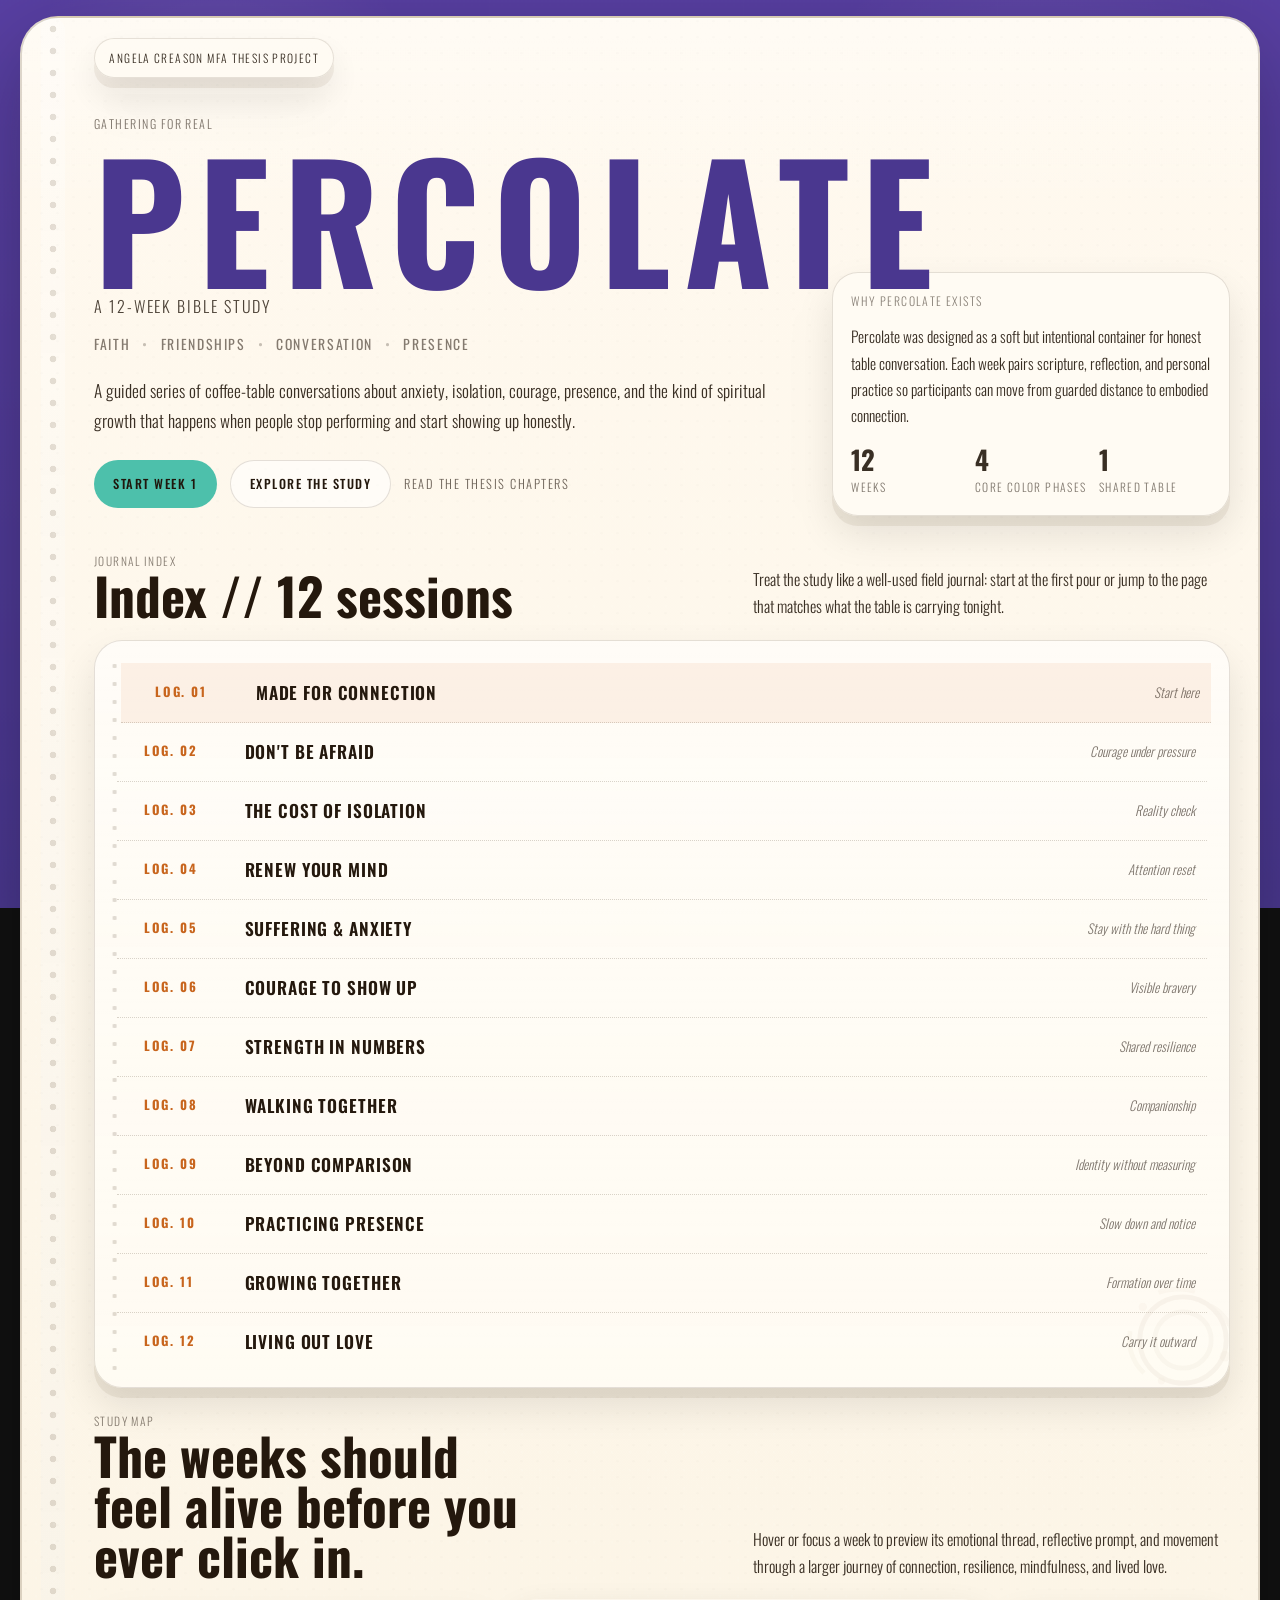
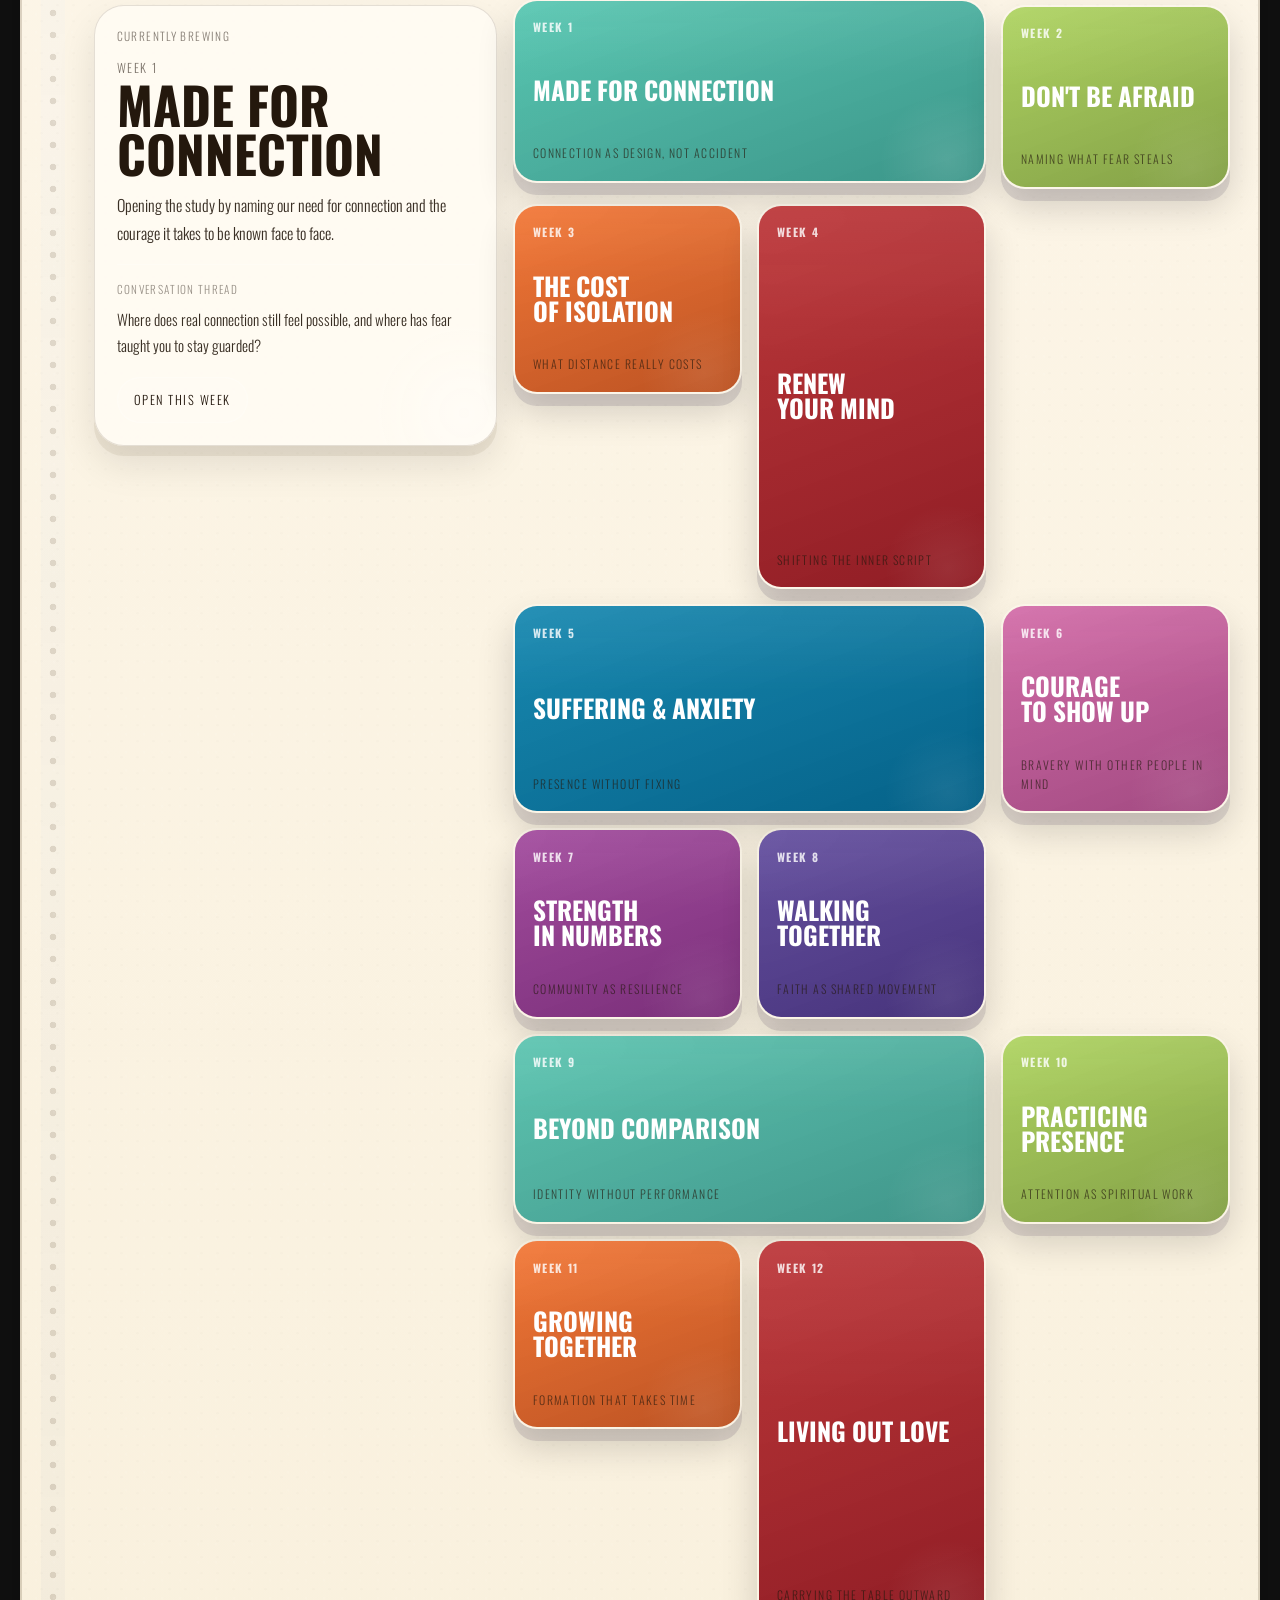
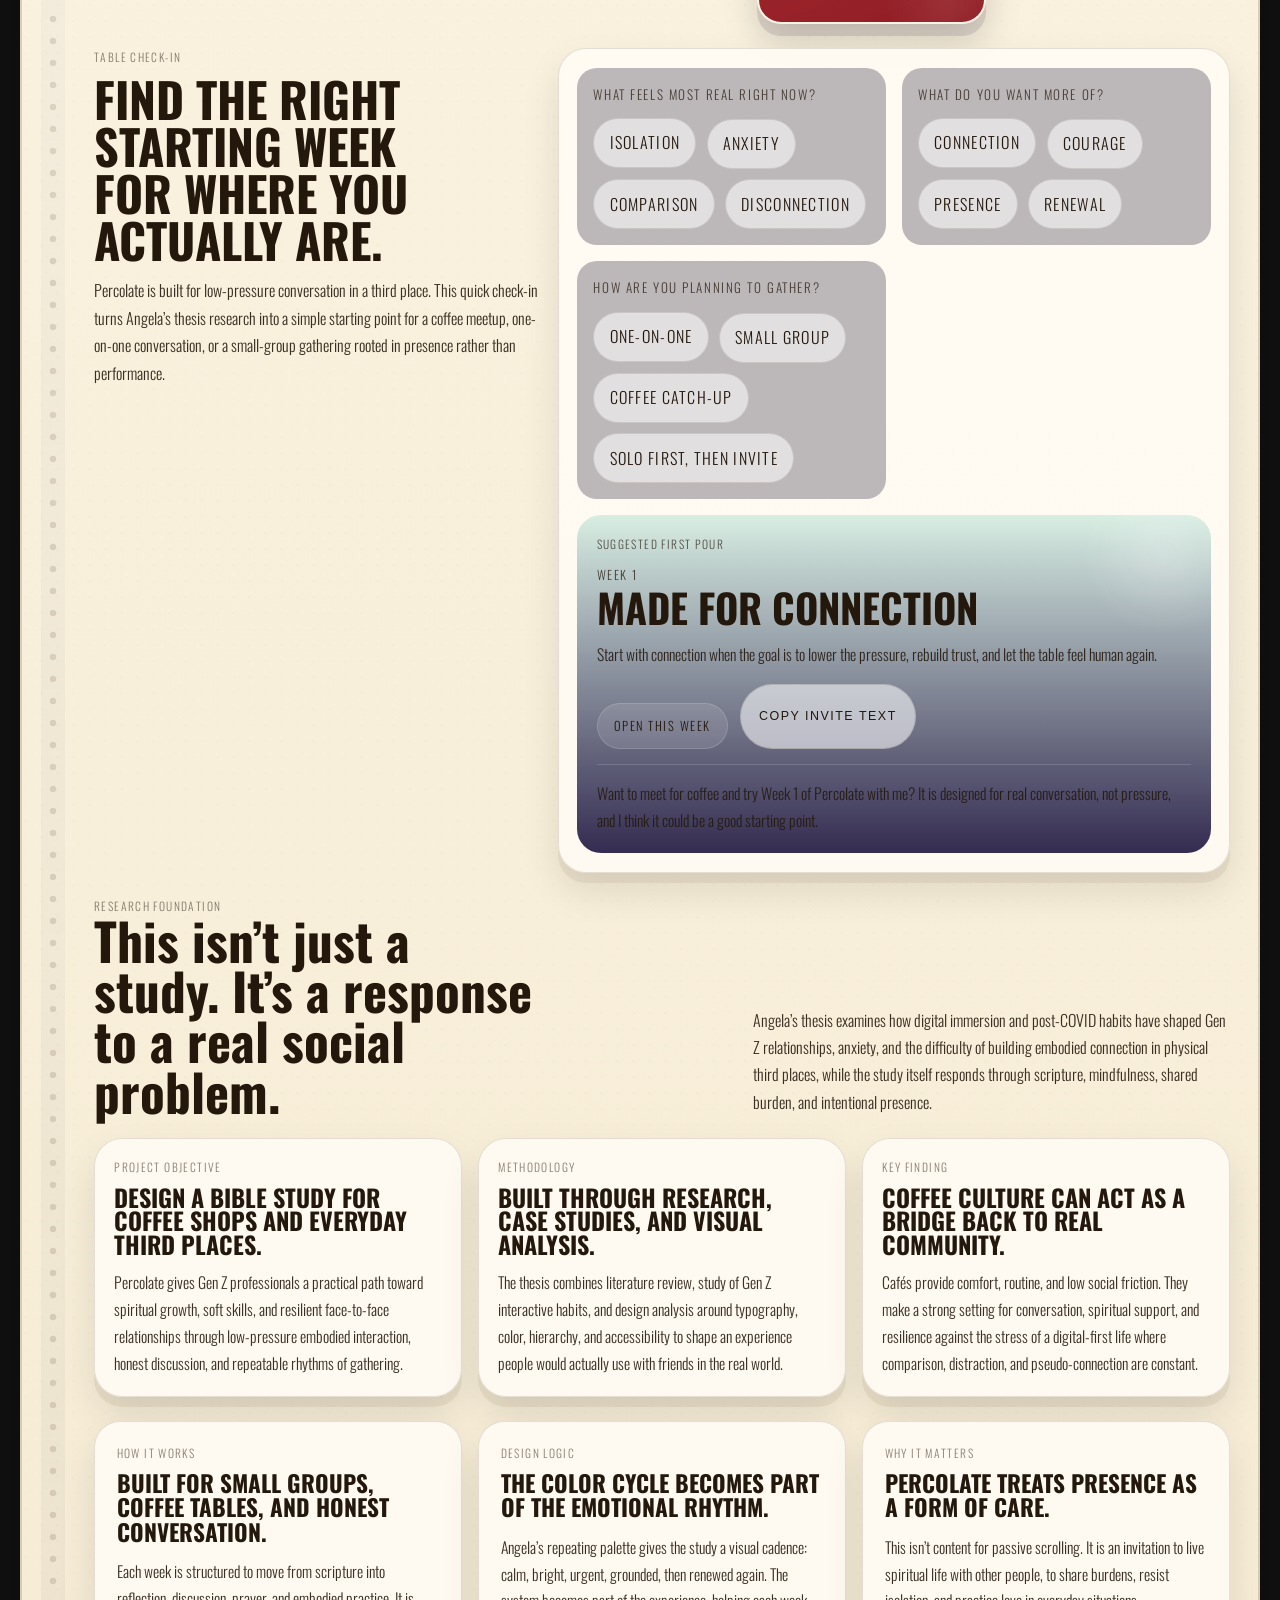
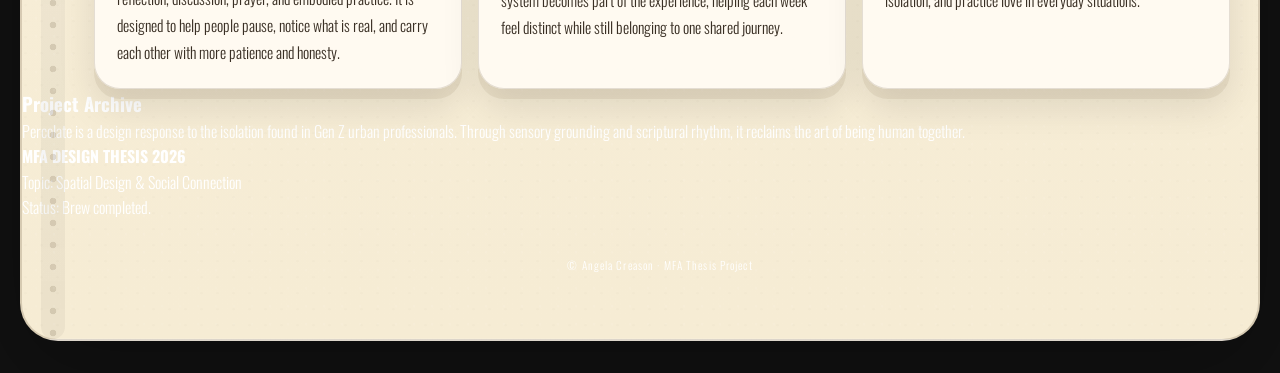
==== commit c8634862: "Update Week 12 commencement copy and homepage back-cover archive section Co-Authored-By: Claude Opus" ====
--- a/index.html
+++ b/index.html
@@ -415,6 +415,20 @@
         </p>
       </article>
     </section>
+
+    <section class="back-cover">
+      <h3>Project Archive</h3>
+      <p class="back-cover-copy">
+        Percolate is a design response to the isolation found in Gen Z urban
+        professionals. Through sensory grounding and scriptural rhythm, it
+        reclaims the art of being human together.
+      </p>
+      <div class="mfa-meta">
+        <strong>MFA DESIGN THESIS 2026</strong><br>
+        Topic: Spatial Design &amp; Social Connection<br>
+        Status: Brew completed.
+      </div>
+    </section>
   </main>
 
   <footer class="site-footer">
--- a/style.css
+++ b/style.css
@@ -1870,6 +1870,91 @@
   text-transform: uppercase;
 }
 
+.session-tag {
+  position: relative;
+  z-index: 2;
+  display: inline-block;
+  margin: 1rem 0 0.5rem 3.8rem;
+  padding: 0.38rem 1rem 0.42rem;
+  background: rgba(210, 105, 30, 0.2);
+  color: rgba(52, 32, 13, 0.9);
+  border-left: 5px solid rgba(210, 105, 30, 0.8);
+  border-right: 5px solid rgba(210, 105, 30, 0.8);
+  box-shadow: 2px 2px 6px rgba(0,0,0,0.12);
+  font-size: 0.78rem;
+  font-weight: 700;
+  letter-spacing: 0.14em;
+  text-transform: uppercase;
+  transform: rotate(-2deg);
+}
+
+.session-tag::before,
+.session-tag::after {
+  content: "";
+  position: absolute;
+  top: -0.28rem;
+  width: 1.4rem;
+  height: calc(100% + 0.56rem);
+  background: rgba(255, 244, 213, 0.58);
+  border: 1px solid rgba(138, 107, 66, 0.16);
+  pointer-events: none;
+}
+
+.session-tag::before {
+  left: -0.5rem;
+  transform: rotate(-8deg);
+}
+
+.session-tag::after {
+  right: -0.5rem;
+  transform: rotate(7deg);
+}
+
+.margin-note {
+  position: absolute;
+  right: 1rem;
+  top: 18rem;
+  z-index: 2;
+  width: 8rem;
+  padding-left: 0.45rem;
+  border-left: 1px solid rgba(210, 105, 30, 0.8);
+  color: rgba(210, 105, 30, 0.92);
+  font-size: 0.75rem;
+  font-style: italic;
+  line-height: 1.45;
+  transform: rotate(5deg);
+}
+
+.post-it {
+  position: relative;
+  z-index: 1;
+  width: min(420px, calc(100% - 2rem));
+  margin: 1.35rem auto 0;
+  padding: 1rem 1.1rem 1.2rem;
+  background: #fff59d;
+  color: #333;
+  border-bottom-right-radius: 20px 5px;
+  box-shadow: 3px 3px 10px rgba(0,0,0,0.2);
+  font-family: Georgia, serif;
+  font-size: 0.98rem;
+  line-height: 1.5;
+  transform: rotate(2deg);
+}
+
+.ink-smudge {
+  position: absolute;
+  top: 20%;
+  left: -10px;
+  z-index: 1;
+  width: 40px;
+  height: 40px;
+  background: rgba(27, 20, 17, 0.95);
+  filter: blur(10px);
+  opacity: 0.15;
+  border-radius: 50%;
+  pointer-events: none;
+}
+
 @keyframes posterFloat {
   0%, 100% {
     transform: scale(1.18) translateY(0) rotate(-0.35deg);
@@ -1891,6 +1976,15 @@
     inset 0 1px 0 rgba(255,255,255,0.38);
 }
 
+.session-page.has-study-card .session-tag {
+  margin-left: 5.2rem;
+  margin-bottom: 0.9rem;
+}
+
+.session-page.has-study-card .margin-note {
+  top: 20rem;
+}
+
 .session-page.has-study-card .section-card::before,
 .session-page.has-study-card .section-card[aria-label="Discussion Questions"]::after,
 .session-page.has-study-card .key-verse::after {
@@ -1957,6 +2051,20 @@
 }
 
 @media (max-width: 720px) {
+  .session-tag,
+  .session-page.has-study-card .session-tag {
+    margin-left: 1rem;
+  }
+
+  .margin-note,
+  .session-page.has-study-card .margin-note {
+    position: static;
+    width: auto;
+    margin: 0 1rem 0.9rem;
+    padding-left: 0.65rem;
+    transform: none;
+  }
+
   .study-card-shell {
     padding: 0.7rem;
   }
